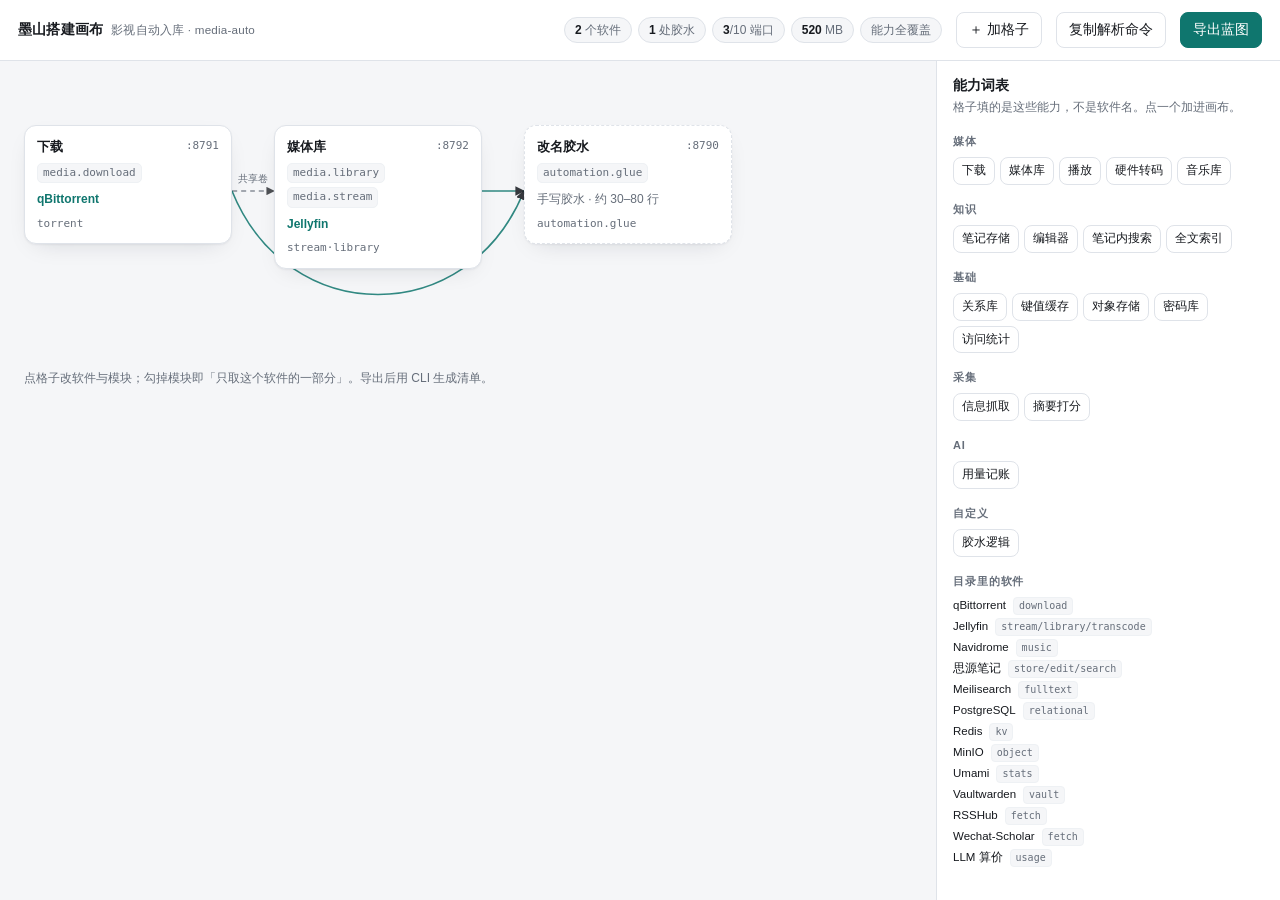
==== canvas.html @ a70cb469 "初始：项目基线 把这个空间变成 git 仓库，目的是给并行任务开 worktree（WorkBuddy 的 Worktree 开关 要求工作区本身是 git 仓库，且至少有一个提交）。  .gitig" ====
<!DOCTYPE html>
<html lang="zh-CN">
<head>
<meta charset="utf-8">
<meta name="viewport" content="width=device-width,initial-scale=1">
<title>墨山 · 搭建画布</title>
<style>
  :root{
    --bg:#f5f6f8; --panel:#ffffff; --ink:#171a1f; --muted:#666e7a;
    --line:#dfe3e9; --line-2:#eef1f4; --accent:#0f766e; --accent-soft:#e6f4f1;
    --warn:#b45309; --warn-soft:#fdf3e3; --err:#b42318; --err-soft:#fdeceb;
    --mono:ui-monospace,SFMono-Regular,Menlo,Consolas,monospace;
    --shadow:0 1px 2px rgba(16,24,40,.05),0 8px 24px -12px rgba(16,24,40,.18);
  }
  @media (prefers-color-scheme:dark){
    :root{
      --bg:#101216; --panel:#181b20; --ink:#e8eaed; --muted:#98a1ad;
      --line:#2a2f37; --line-2:#22262c; --accent:#2dd4bf; --accent-soft:#12312e;
      --warn:#f0b357; --warn-soft:#2e2413; --err:#f07b72; --err-soft:#33191a;
      --shadow:0 1px 2px rgba(0,0,0,.4),0 12px 32px -16px rgba(0,0,0,.7);
    }
  }
  *{box-sizing:border-box}
  html,body{height:100%}
  body{margin:0;background:var(--bg);color:var(--ink);
    font:14px/1.55 -apple-system,BlinkMacSystemFont,"PingFang SC","Hiragino Sans GB","Microsoft YaHei",sans-serif;
    display:flex;flex-direction:column;overflow:hidden}
  header{display:flex;align-items:center;gap:14px;padding:12px 18px;background:var(--panel);
    border-bottom:1px solid var(--line);flex-wrap:wrap}
  .brand{font-weight:650;letter-spacing:.2px}
  .brand small{font-weight:400;color:var(--muted);margin-left:8px}
  .stats{display:flex;gap:6px;margin-left:auto;flex-wrap:wrap}
  .stat{font-size:12px;color:var(--muted);background:var(--bg);border:1px solid var(--line);
    border-radius:999px;padding:3px 10px}
  .stat b{color:var(--ink);font-weight:600}
  .stat.bad{color:var(--err);background:var(--err-soft);border-color:transparent}
  button{font:inherit;cursor:pointer;border:1px solid var(--line);background:var(--panel);
    color:var(--ink);border-radius:8px;padding:6px 12px;transition:.14s}
  button:hover{border-color:var(--accent);color:var(--accent)}
  button.primary{background:var(--accent);border-color:var(--accent);color:#fff}
  button.primary:hover{filter:brightness(1.08);color:#fff}
  main{flex:1;display:flex;min-height:0}
  .stage{flex:1;position:relative;overflow:auto;padding:0}
  #canvas{position:relative;height:100%;min-height:420px}
  svg#edges{position:absolute;left:0;top:0;pointer-events:none;overflow:visible}
  .card{position:absolute;width:208px;background:var(--panel);border:1px solid var(--line);
    border-radius:12px;padding:11px 12px;box-shadow:var(--shadow);cursor:pointer;transition:.16s}
  .card:hover{border-color:var(--accent)}
  .card.active{border-color:var(--accent);box-shadow:0 0 0 2px var(--accent-soft),var(--shadow)}
  .card.custom{border-style:dashed}
  .card .lb{font-weight:650;font-size:13px}
  .card .lb .port{float:right;font:11px/1.6 var(--mono);color:var(--muted);font-weight:400}
  .card .need{display:flex;flex-wrap:wrap;gap:4px;margin:6px 0 7px}
  .card .need span{font:11px/1.5 var(--mono);background:var(--bg);border:1px solid var(--line-2);
    color:var(--muted);border-radius:5px;padding:1px 5px}
  .card .pick{font-size:12px;color:var(--accent);font-weight:600;overflow:hidden;text-overflow:ellipsis;white-space:nowrap}
  .card .pick.empty{color:var(--err)}
  .card .pick.manual{color:var(--muted);font-weight:500}
  .card .mods{font:11px/1.5 var(--mono);color:var(--muted);overflow:hidden;text-overflow:ellipsis;white-space:nowrap}
  .card .gap{margin-top:6px;font-size:11px;color:var(--warn);background:var(--warn-soft);
    border-radius:5px;padding:2px 6px;display:inline-block}
  aside{width:344px;flex:none;background:var(--panel);border-left:1px solid var(--line);
    display:flex;flex-direction:column;min-height:0}
  .insp{overflow:auto;padding:14px 16px 28px}
  .insp h3{margin:0 0 2px;font-size:14px}
  .insp h4{margin:16px 0 7px;font-size:11px;letter-spacing:.08em;text-transform:uppercase;color:var(--muted);font-weight:600}
  .insp p.hint{margin:0 0 10px;color:var(--muted);font-size:12px}
  .cands{list-style:none;margin:0;padding:0;display:flex;flex-direction:column;gap:7px}
  .cand{border:1px solid var(--line);border-radius:9px;padding:8px 10px;cursor:pointer;transition:.14s}
  .cand:hover{border-color:var(--accent)}
  .cand.sel{border-color:var(--accent);background:var(--accent-soft)}
  .cand .r1{display:flex;align-items:baseline;gap:6px}
  .cand .r1 b{font-size:13px}
  .cand .r1 .sc{margin-left:auto;font:11px/1 var(--mono);color:var(--accent);font-variant-numeric:tabular-nums}
  .cand .r2{font-size:11px;color:var(--muted);margin-top:3px}
  .bar{height:3px;border-radius:2px;background:var(--line-2);margin-top:6px;overflow:hidden}
  .bar i{display:block;height:100%;background:var(--accent);border-radius:2px}
  .mods{list-style:none;margin:7px 0 0;padding:0;display:flex;flex-direction:column;gap:3px}
  .mods li{display:flex;gap:7px;align-items:flex-start;font-size:11.5px;color:var(--muted)}
  .mods input{margin:2px 0 0;accent-color:var(--accent)}
  .mods b{color:var(--ink);font-weight:500}
  .row{display:flex;gap:6px;align-items:center}
  .row select,.row input{flex:1;min-width:0;font:inherit;font-size:12px;padding:5px 7px;border-radius:7px;
    border:1px solid var(--line);background:var(--panel);color:var(--ink)}
  .edge-item{display:flex;gap:8px;align-items:center;font-size:12px;padding:6px 8px;border:1px solid var(--line-2);
    border-radius:7px;margin-bottom:5px}
  .edge-item .x{margin-left:auto;color:var(--muted);cursor:pointer;border:0;background:none;padding:0 2px;font-size:14px}
  .edge-item .x:hover{color:var(--err)}
  .tag{font:10px/1.6 var(--mono);padding:0 5px;border-radius:4px;background:var(--bg);
    border:1px solid var(--line-2);color:var(--muted)}
  .empty{color:var(--muted);font-size:12.5px;line-height:1.9}
  .toast{position:fixed;left:50%;bottom:26px;transform:translateX(-50%) translateY(14px);
    background:var(--ink);color:var(--bg);font-size:12.5px;padding:8px 16px;border-radius:8px;
    opacity:0;pointer-events:none;transition:.22s;z-index:9}
  .toast.on{opacity:1;transform:translateX(-50%) translateY(0)}
  @media (max-width:820px){aside{display:none}}
</style>
</head>
<body>
<header>
  <div class="brand">墨山搭建画布<small id="bpname"></small></div>
  <div class="stats" id="stats"></div>
  <button id="btn-add">＋ 加格子</button>
  <button id="btn-cmd">复制解析命令</button>
  <button class="primary" id="btn-export">导出蓝图</button>
</header>
<main>
  <section class="stage"><div id="canvas"><svg id="edges"></svg><div id="slots"></div></div></section>
  <aside><div class="insp" id="insp"></div></aside>
</main>
<div class="toast" id="toast"></div>

<script type="application/json" id="catalog">{"$schema":"https://moshan.dev/schema/catalog-1.json","spec":"1.0","name":"moshan 官方能力目录","updated":"2026-11-24","capabilities":[{"id":"media.download","label":"下载","group":"媒体","desc":"把种子/链接变成磁盘上的文件"},{"id":"media.library","label":"媒体库","group":"媒体","desc":"扫描目录、刮削元数据、生成可播放条目"},{"id":"media.stream","label":"播放","group":"媒体","desc":"对外提供播放页面与串流接口"},{"id":"media.transcode","label":"硬件转码","group":"媒体","desc":"借助 GPU 实时转码，弱设备也能播"},{"id":"media.music","label":"音乐库","group":"媒体","desc":"音频专用库与客户端协议（Subsonic）"},{"id":"note.store","label":"笔记存储","group":"知识","desc":"文档落盘与版本"},{"id":"note.edit","label":"编辑器","group":"知识","desc":"人可写字的界面（Markdown/块编辑）"},{"id":"note.search","label":"笔记内搜索","group":"知识","desc":"自带全文检索"},{"id":"search.fulltext","label":"全文索引","group":"知识","desc":"独立检索引擎，中文分词友好"},{"id":"db.relational","label":"关系库","group":"基础","desc":"PostgreSQL 协议的关系型数据库"},{"id":"cache.kv","label":"键值缓存","group":"基础","desc":"Redis 协议的缓存/队列"},{"id":"storage.object","label":"对象存储","group":"基础","desc":"S3 协议的文件桶"},{"id":"auth.vault","label":"密码库","group":"基础","desc":"口令与密钥保管、自动填充"},{"id":"analytics.stats","label":"访问统计","group":"基础","desc":"隐私友好的页面统计"},{"id":"news.fetch","label":"信息抓取","group":"采集","desc":"把 RSS/公众号变成结构化条目"},{"id":"news.digest","label":"摘要打分","group":"采集","desc":"去重、排序、生成每日摘要"},{"id":"ai.usage","label":"用量记账","group":"AI","desc":"按会话统计 token 与花费"},{"id":"automation.glue","label":"胶水逻辑","group":"自定义","desc":"把上面这些接起来的那几十行代码，通常没有现成软件"}],"entries":[{"id":"qbittorrent","name":"qBittorrent","repo":"qbittorrent/qBittorrent","kind":"container","image":"linuxserver/qbittorrent","sample_tag":"4.6.7","license":"GPL-2.0","tier":"official","cost":{"ram_mb":120,"disk_gb":1},"notes":"种子下载的事实标准，WebUI 有完整 REST API，胶水最爱接它。","modules":[{"id":"torrent","label":"BT/磁力下载","capability":"media.download","default":true,"port":{"name":"webui","port":8080,"protocol":"http"},"shared":{"name":"downloads","container":"/downloads"},"config":{"WEBUI_PORT":"8080","PUID":"501","PGID":"20"},"note":"胶水每 30 秒查 /api/v2/torrents/info，挑出「已完成但未改名」的条目"}]},{"id":"jellyfin","name":"Jellyfin","repo":"jellyfin/jellyfin","kind":"container","image":"jellyfin/jellyfin","sample_tag":"10.10.3","license":"GPL-2.0","tier":"official","cost":{"ram_mb":400,"disk_gb":2},"notes":"完全开源、无账号、无付费墙。模块拆得最干净：库、播放、转码可以只要其中一个。","modules":[{"id":"stream","label":"播放与 WebUI","capability":"media.stream","default":true,"port":{"name":"webui","port":8096,"protocol":"http"},"note":"改名落盘后调 /Library/Refresh，让它立刻扫到新文件，不用等定时任务"},{"id":"library","label":"媒体库刮削","capability":"media.library","default":true,"port":{"name":"webui","port":8096,"protocol":"http"},"note":"靠共享目录拿文件，不靠网络地址，所以连法是卷不是 URL"},{"id":"transcode","label":"VAAPI 硬转码","capability":"media.transcode","default":false,"port":{"name":"webui","port":8096,"protocol":"http"},"requires":["media.library"],"cost":{"ram_mb":300,"gpu":true},"config":{"JELLYFIN_HWACCEL":"vaapi"},"note":"默认关闭：需要 /dev/dri 透传，且会多占 300MB 内存"}]},{"id":"navidrome","name":"Navidrome","repo":"navidrome/navidrome","kind":"container","image":"deluan/navidrome","sample_tag":"0.53.3","license":"GPL-3.0","tier":"community","cost":{"ram_mb":150,"disk_gb":0.5},"modules":[{"id":"music","label":"音乐库","capability":"media.music","default":true,"port":{"name":"webui","port":4533,"protocol":"http"},"shared":{"name":"music","container":"/music"},"note":"兼容 Subsonic 协议，手机端可以直接用 play:Sub / substreamer"}]},{"id":"siyuan","name":"思源笔记","repo":"siyuan-note/siyuan","kind":"container","image":"b3log/siyuan","sample_tag":"v3.1.11","license":"AGPL-3.0","tier":"official","cost":{"ram_mb":200,"disk_gb":1},"notes":"块级编辑器 + 自带全文检索 + 完整 HTTP API，最适合当「知识沉淀」那一格。","modules":[{"id":"store","label":"文档存储","capability":"note.store","default":true,"port":{"name":"webui","port":6806,"protocol":"http"},"config":{"SIYUAN_ACCESS_AUTH_CODE":"${secret}"},"note":"胶水用 /api/filetree/createDocWithMd 写文档，用 /api/query/sql 查已有标题做去重"},{"id":"edit","label":"块编辑器","capability":"note.edit","default":true,"port":{"name":"webui","port":6806,"protocol":"http"}},{"id":"search","label":"内置检索","capability":"note.search","default":false,"port":{"name":"webui","port":6806,"protocol":"http"},"note":"条目上千以后中文分词会变差，那时候再换 meilisearch"}]},{"id":"meilisearch","name":"Meilisearch","repo":"meilisearch/meilisearch","kind":"container","image":"getmeili/meilisearch","sample_tag":"v1.11","license":"MIT","tier":"official","cost":{"ram_mb":180,"disk_gb":1},"modules":[{"id":"index","label":"全文索引","capability":"search.fulltext","default":true,"port":{"name":"api","port":7700,"protocol":"http"},"config":{"MEILI_MASTER_KEY":"${secret}","MEILI_NO_ANALYTICS":"true"},"note":"它不主动拉数据：由胶水把文档 POST /indexes/notes/documents 推给它"}]},{"id":"postgres","name":"PostgreSQL","repo":"postgres/postgres","kind":"container","image":"postgres","sample_tag":"16.4-alpine","license":"PostgreSQL","tier":"official","cost":{"ram_mb":200,"disk_gb":2},"modules":[{"id":"db","label":"关系库","capability":"db.relational","default":true,"port":{"name":"pgsql","port":5432,"protocol":"tcp"},"config":{"POSTGRES_PASSWORD":"${secret}","POSTGRES_DB":"app"}}]},{"id":"redis","name":"Redis","repo":"redis/redis","kind":"container","image":"redis","sample_tag":"7.4.1-alpine","license":"BSD-3-Clause","tier":"official","cost":{"ram_mb":60,"disk_gb":0.2},"modules":[{"id":"kv","label":"键值缓存","capability":"cache.kv","default":true,"port":{"name":"redis","port":6379,"protocol":"tcp"}}]},{"id":"minio","name":"MinIO","repo":"minio/minio","kind":"container","image":"minio/minio","sample_tag":"RELEASE.2024-10-13T13-34-11Z","license":"AGPL-3.0","tier":"official","cost":{"ram_mb":250,"disk_gb":1},"modules":[{"id":"object","label":"S3 对象存储","capability":"storage.object","default":true,"port":{"name":"api","port":9000,"protocol":"http"},"config":{"MINIO_ROOT_USER":"moshan","MINIO_ROOT_PASSWORD":"${secret}"}}]},{"id":"umami","name":"Umami","repo":"umami-software/umami","kind":"container","image":"ghcr.io/umami-software/umami","sample_tag":"postgresql-latest","license":"MIT","tier":"community","cost":{"ram_mb":250,"disk_gb":0.5},"notes":"少数真的用单个 DATABASE_URL 就能接上外部库的统计服务，正好演示跨格连线。","modules":[{"id":"stats","label":"访问统计","capability":"analytics.stats","default":true,"port":{"name":"webui","port":3000,"protocol":"http"},"accepts":{"db.relational":"DATABASE_URL"},"note":"这里就是 env 型连线的样板：把库的地址直接注入成 DATABASE_URL"}]},{"id":"vaultwarden","name":"Vaultwarden","repo":"dani-garcia/vaultwarden","kind":"container","image":"vaultwarden/server","sample_tag":"1.32.1","license":"AGPL-3.0","tier":"community","cost":{"ram_mb":100,"disk_gb":0.5},"notes":"Bitwarden 的轻量实现，40MB 内存跑完整密码库。","modules":[{"id":"vault","label":"密码库","capability":"auth.vault","default":true,"port":{"name":"webui","port":80,"protocol":"http"},"accepts":{"db.relational":"DATABASE_URL"}}]},{"id":"rsshub","name":"RSSHub","repo":"DIYgod/RSSHub","kind":"container","image":"diygod/rsshub","sample_tag":"2024-10-11","license":"MIT","tier":"official","cost":{"ram_mb":300,"disk_gb":1},"notes":"5000+ 路由，几乎任何站都能变 RSS。公众号路由需要登录态，所以公众号那一路走 wechat-scholar。","modules":[{"id":"fetch","label":"通用路由抓取","capability":"news.fetch","default":true,"port":{"name":"webui","port":1200,"protocol":"http"},"config":{"CACHE_EXPIRE":"3600"}}]},{"id":"wechat-scholar","name":"Wechat-Scholar","repo":"osnsyc/Wechat-Scholar","kind":"process","license":"MIT","tier":"community","cost":{"ram_mb":30,"disk_gb":0.1},"notes":"上游是「每天三次更新 184 个公众号 RSS」的数据仓库，不是服务。要跑起来需要一个极小的静态托管脚本（约 20 行），本目录把它算进去。","runtime":{"entry":"feed_server.py","args":["--port","${port}"]},"modules":[{"id":"feed","label":"公众号 RSS 源","capability":"news.fetch","default":true,"port":{"name":"webui","port":8770,"protocol":"http"},"note":"每小时查一次 commit sha，变了才拉全量 zip；公众号这一路天生做不到小时级"}]},{"id":"llmcost","name":"LLM 算价","repo":"pamphile/moshan-llmcost","kind":"process","license":"MIT","tier":"verified","cost":{"ram_mb":40,"disk_gb":0.1},"notes":"你自己的插件，已经在 8776 上跑着，正好当「能力目录里也有自研件」的样本。","runtime":{"entry":"llmcost.py","args":["--serve","--no-open","--port","${port}"]},"modules":[{"id":"usage","label":"用量记账","capability":"ai.usage","default":true,"port":{"name":"api","port":8776,"protocol":"http"}}]}]}</script>
<script type="application/json" id="blueprint">{"$schema":"https://moshan.dev/schema/blueprint-1.json","spec":"1.0","id":"media-auto","name":"影视自动入库","goal":"下载完成自动改名，Jellyfin 立刻能播，中台一页看全","constraints":{"port_pool":[8790,8799],"reserved_ports":[8776,8777,8778,8779,8780,8781,8782],"max_ram_mb":1024},"slots":[{"id":"dl","label":"下载","needs":["media.download"],"port":8791,"note":"只要能下载就行，谁来下都无所谓"},{"id":"lib","label":"媒体库","needs":["media.library","media.stream"],"port":8792,"note":"要能扫目录、刮元数据、还要能给手机放"},{"id":"hub","label":"改名胶水","needs":["automation.glue"],"custom":true,"outputs":["automation.glue"],"ui":true,"note":"这一格没有现成软件，60 行代码，负责盯完成事件、改名、通知刷新"}],"edges":[{"from":"dl","to":"lib","capability":"media.library","carrier":"volume","path":"/media","note":"两个容器挂同一个宿主目录：下载完的文件对媒体库直接可见"},{"from":"dl","to":"hub","env":"QBIT_URL","note":"胶水每 30 秒查一次种子列表，挑出「已完成但未改名」的条目"},{"from":"lib","to":"hub","capability":"media.stream","env":"JELLYFIN_URL","note":"改名落盘后调 /Library/Refresh，让它立刻扫到，不用等定时任务"}],"install_as":{"plugin_id":"media-auto","version":"0.1.0","port":8790,"data_env":"MEDIAAUTO_DIR","data_default":"~/Documents/AI项目/_栈/media-auto","group":"other","permissions":["docker","fs:媒体库","net:127.0.0.1","exec:python3"]}}</script>
<script>
(function(){
  const CAT = JSON.parse(document.getElementById('catalog').textContent);
  const BP  = JSON.parse(document.getElementById('blueprint').textContent);
  const CAPS = Object.fromEntries(CAT.capabilities.map(c=>[c.id,c]));
  const ENTRIES = Object.fromEntries(CAT.entries.map(e=>[e.id,e]));
  const CARD_W = 208, GAP_X = 250, TOP = 64, CARD_H = 132;

  let active = null;

  // ---- 与 tools/blueprint.py 同构的匹配逻辑（Python 侧为准，此处用于即时预览） ----
  function modsOf(eid, pinned, need){
    const e = ENTRIES[eid]; if(!e) return [];
    let sel;
    if(pinned && pinned.length){
      // 显式勾选即为准：不再自动补 need，允许出现缺口
      sel = e.modules.filter(m=>pinned.includes(m.id));
    } else {
      sel = e.modules.filter(m=>m.default!==false);
      for(const m of e.modules) if(need.includes(m.capability) && !sel.includes(m)) sel.push(m);
    }
    // requires 闭包
    let ch=true;
    while(ch){ ch=false;
      for(const m of [...sel]) for(const cap of (m.requires||[])){
        if(sel.some(x=>x.capability===cap)) continue;
        const c = e.modules.find(x=>x.capability===cap && !sel.includes(x));
        if(c){ sel.push(c); ch=true; }
      }}
    return sel;
  }
  function cov(eid, need, pinned){
    const sel = modsOf(eid, pinned, need);
    const got = new Set(sel.map(m=>m.capability));
    return {sel, got, hit: need.filter(c=>got.has(c)), miss: need.filter(c=>!got.has(c))};
  }
  function scoreOf(eid, need, used, pinned){
    const e = ENTRIES[eid]; const c = cov(eid, need, pinned);
    if(!need.length) return {eid, s:0, sel:c.sel, hit:[], miss:[]};
    const cost = e.cost||{}; const ram = cost.ram_mb||200;
    const ports = c.sel.filter(m=>m.port).length;
    const reuse = used.has(eid)?12:0;
    const s = (c.hit.length/need.length)*100 - Math.min(ram,700)*0.06 - ports*1 + reuse;
    return {eid, s:+s.toFixed(1), sel:c.sel, hit:c.hit, miss:c.miss, ram, ports};
  }
  function rank(need, used, only){
    const ids = only?[only]:Object.keys(ENTRIES);
    return ids.filter(id=>ENTRIES[id]).map(id=>scoreOf(id,need,used))
      .filter(r=>r.hit.length>0 || only)
      .sort((a,b)=> b.s-a.s || a.ram-b.ram);
  }
  function chosen(slot, used){
    if(slot.custom) return {custom:true};
    if(slot.use && slot.use.entry) return scoreOf(slot.use.entry, slot.needs, used, slot.use.modules);
    const r = rank(slot.needs, used);
    return r[0] || null;
  }
  function ports(){
    const c = BP.constraints||{}; const pool = c.port_pool||[8790,8799];
    const reserved = new Set(c.reserved_ports||[]);
    const out=[]; for(let i=pool[0];i<=pool[1];i++) if(!reserved.has(i)) out.push(i);
    return out;
  }
  function assignment(){
    const free = ports(); const taken = new Set();
    const install = (BP.install_as||{}).port;
    if(install) taken.add(install);
    const map={};
    for(const s of BP.slots){
      if(s.port){ map[s.id]=s.port; taken.add(s.port); continue; }
      if(s.custom && s.ui && install){ map[s.id]=install; continue; }
      const p = free.find(x=>!taken.has(x));
      if(p){ map[s.id]=p; taken.add(p); }
    }
    return map;
  }

  // ---- 渲染 ----
  function esc(s){return String(s==null?'':s).replace(/[&<>"]/g,c=>({'&':'&amp;','<':'&lt;','>':'&gt;','"':'&quot;'}[c]));}

  function draw(){
    const host = document.getElementById('slots');
    host.innerHTML='';
    const used=new Set(); const picks={};
    BP.slots.forEach(s=>{ const p=chosen(s,used); picks[s.id]=p; if(p&&p.eid) used.add(p.eid); });
    const pmap = assignment();

    BP.slots.forEach((s,i)=>{
      const p = picks[s.id];
      const el = document.createElement('div');
      el.className='card'+(s.id===active?' active':'')+(s.custom?' custom':'');
      el.style.left = (24 + i*GAP_X) + 'px';
      el.style.top = TOP + 'px';
      el.dataset.id = s.id;
      const miss = p && !p.custom ? p.miss : [];
      el.innerHTML =
        '<div class="lb">'+esc(s.label)+'<span class="port">'+(pmap[s.id]?':'+pmap[s.id]:'')+'</span></div>'+
        '<div class="need">'+s.needs.map(c=>'<span>'+esc(c)+'</span>').join('')+'</div>'+
        (s.custom
          ? '<div class="pick manual">手写胶水 · 约 30–80 行</div><div class="mods">'+esc((s.outputs||[]).join(' '))+'</div>'
          : (p
              ? '<div class="pick">'+esc(ENTRIES[p.eid].name)+'</div><div class="mods">'+esc(p.sel.map(m=>m.id).join('·'))+'</div>'
              : '<div class="pick empty">未匹配到软件</div>'))+
        (miss.length?'<div class="gap">缺 '+miss.length+' 条能力</div>':'');
      el.onclick=()=>{ active=s.id; draw(); };
      host.appendChild(el);
    });

    host.appendChild(Object.assign(document.createElement('div'),{
      className:'empty', style:'position:absolute;left:24px;top:'+(TOP+CARD_H+110)+'px;font-size:12px'
    }));
    host.lastChild.textContent = bpNote();

    drawEdges(pmap);
    drawStats(picks, pmap);
    drawInspector(picks, pmap);
  }

  function bpNote(){
    const gaps = [];
    BP.slots.forEach(s=>{
      const p = chosen(s,new Set());
      if(p && !p.custom && p.miss.length) gaps.push(s.label+' 缺 '+p.miss.join('、'));
    });
    if(gaps.length) return '⚠ '+gaps.join('；')+' —— 解析器不会硬凑，标 custom 或补能力词表';
    return '点格子改软件与模块；勾掉模块即「只取这个软件的一部分」。导出后用 CLI 生成清单。';
  }

  function drawEdges(pmap){
    const svg = document.getElementById('edges');
    const cv = document.getElementById('canvas');
    const W = Math.max(24 + BP.slots.length*GAP_X + 80, 860);
    const H = Math.max(TOP + CARD_H + 150, 420);
    cv.style.width = W + 'px';
    cv.style.height = H + 'px';
    // 不用 viewBox 缩放：像素坐标 1:1 映射，否则连线会和卡片错位
    svg.setAttribute('width', W); svg.setAttribute('height', H);
    svg.setAttribute('viewBox', '0 0 '+W+' '+H);
    const idx = Object.fromEntries(BP.slots.map((s,i)=>[s.id,i]));
    let out = '<defs><marker id="ah" viewBox="0 0 10 10" refX="9" refY="5" markerWidth="6" markerHeight="6" orient="auto-start-reverse">'+
      '<path d="M0,0 L10,5 L0,10 z" fill="currentColor"/></marker></defs>';
    const accent=getComputedStyle(document.documentElement).getPropertyValue('--accent').trim();
    const muted=getComputedStyle(document.documentElement).getPropertyValue('--muted').trim();
    BP.edges.forEach(e=>{
      const a=idx[e.from], b=idx[e.to]; if(a==null||b==null) return;
      const x1=24+a*GAP_X+CARD_W, y1=TOP+CARD_H/2;
      const vol = e.carrier==='volume';
      let x2, y2, d;
      if(b>a+1){
        // 跨过中间卡片：走下方弧线，否则直线会被卡片盖住
        x2=24+b*GAP_X; y2=TOP+CARD_H/2;
        const yd=TOP+CARD_H+72;
        d='M'+x1+','+y1+' C'+(x1+56)+','+yd+' '+(x2-56)+','+yd+' '+x2+','+y2;
      } else if(b>=a){ x2=24+b*GAP_X; y2=TOP+CARD_H/2;
        const cx=(x1+x2)/2;
        d='M'+x1+','+y1+' C'+cx+','+y1+' '+cx+','+y2+' '+x2+','+y2;
      } else { // 反向：走下方绕行
        x2=24+b*GAP_X+CARD_W; y2=TOP+CARD_H/2;
        const yd=TOP+CARD_H+52;
        d='M'+x1+','+y1+' C'+(x1+40)+','+yd+' '+(x2-40)+','+yd+' '+x2+','+y2;
      }
      out+='<path d="'+d+'" fill="none" stroke="'+(vol?muted:accent)+'" stroke-width="'+(vol?1.4:1.6)+'" '+
        (vol?'stroke-dasharray="5 4" ':'')+'marker-end="url(#ah)" opacity="'+(vol?.75:.85)+'"/>';
      if(vol){
        const mx=(x1+x2)/2, my=(b>=a? y1-9 : TOP+CARD_H+44);
        out+='<text x="'+mx+'" y="'+my+'" font-size="10" fill="'+muted+'" text-anchor="middle" font-family="ui-monospace,monospace">共享卷</text>';
      }
    });
    svg.innerHTML=out;
  }

  function drawStats(picks,pmap){
    let ram=0, n=0, gaps=0;
    for(const s of BP.slots){
      const p=picks[s.id]; if(!p||p.custom) continue; n++;
      ram += (ENTRIES[p.eid].cost||{}).ram_mb||0;
      gaps += p.miss.length;
    }
    const usedPorts = Object.keys(pmap).length;
    document.getElementById('bpname').textContent = BP.name+' · '+BP.id;
    document.getElementById('stats').innerHTML =
      '<span class="stat"><b>'+n+'</b> 个软件</span>'+
      '<span class="stat"><b>'+BP.slots.filter(s=>s.custom).length+'</b> 处胶水</span>'+
      '<span class="stat"><b>'+usedPorts+'</b>/'+ports().length+' 端口</span>'+
      '<span class="stat"><b>'+ram+'</b> MB</span>'+
      (gaps?'<span class="stat bad">缺 <b>'+gaps+'</b> 条能力</span>':'<span class="stat">能力全覆盖</span>');
  }

  function drawInspector(picks,pmap){
    const box=document.getElementById('insp');
    const s = BP.slots.find(x=>x.id===active);
    if(!s){ box.innerHTML = overview(); bindOverview(); return; }
    const p = picks[s.id];
    const need = s.needs||[];
    const ranked = s.custom?[]:rank(need,new Set(BP.slots.filter(x=>x!==s).map(x=>chosen(x,new Set())).filter(x=>x&&x.eid).map(x=>x.eid)), s.use&&s.use.entry);
    let h='<h3>'+esc(s.label)+'</h3><p class="hint">'+esc(s.note||'（未写说明）')+'</p>';
    h+='<div class="row" style="margin-bottom:10px"><label style="font-size:12px;color:var(--muted)">手写胶水</label>'+
       '<input type="checkbox" id="chk-custom" '+(s.custom?'checked':'')+' style="flex:none"></div>';

    if(!s.custom){
      h+='<h4>候选软件（按能力覆盖打分）</h4><ul class="cands">';
      const list = ranked.slice(0,5);
      if(!list.length) h+='<li class="empty">词表里没有软件提供这些能力</li>';
      for(const r of list){
        const e=ENTRIES[r.eid];
        const sel = p && !p.custom && p.eid===r.eid;
        h+='<li class="cand'+(sel?' sel':'')+'" data-pick="'+r.eid+'">'+
           '<div class="r1"><b>'+esc(e.name)+'</b><span class="tag">'+esc(e.kind)+'</span>'+
           '<span class="sc">'+r.s.toFixed(1)+'</span></div>'+
           '<div class="r2">覆盖 '+r.hit.length+'/'+need.length+' · '+(e.cost&&e.cost.ram_mb||0)+'MB'+
           (r.miss.length?' · 缺 '+r.miss.length+' 条':'')+'</div>'+
           '<div class="bar"><i style="width:'+Math.max(4,Math.min(100,r.s))+'%"></i></div>'+
           (sel?modList(e,r.sel):'')+
           '</li>';
      }
      h+='</ul>';
      if(s.use&&s.use.entry) h+='<div style="margin-top:8px"><button id="btn-unpin">取消钉死，交回推荐</button></div>';
    } else {
      h+='<h4>这一格要你写</h4><p class="hint" style="line-height:1.8">解析器会生成 <code>'+esc(s.id)+'/main.py</code> 骨架、'+
         '端口 '+(pmap[s.id]||'—')+'、<code>/api/ping</code> 探活，以及下面这张注入表。逻辑本身（几十行）留给你。</p>';
    }

    h+='<h4>对外提供的能力</h4>';
    h+= s.custom
      ? '<div class="row"><input id="f-out" value="'+esc((s.outputs||[]).join(','))+'" placeholder="如 news.digest"></div>'
      : '<p class="hint">由所选模块决定：'+esc((p&&!p.custom)?p.sel.map(m=>m.capability).join('、'):'—')+'</p>';

    h+='<h4>连线</h4>';
    const ins = BP.edges.filter(e=>e.to===s.id), outs=BP.edges.filter(e=>e.from===s.id);
    if(!ins.length&&!outs.length) h+='<p class="hint">还没有连线</p>';
    for(const e of [...ins,...outs]){
      const dir = e.to===s.id? (e.from+' → '):(' → '+e.to);
      const other = e.to===s.id? BP.slots.find(x=>x.id===e.from) : BP.slots.find(x=>x.id===e.to);
      h+='<div class="edge-item"><span class="tag">'+(e.carrier==='volume'?'卷':'env')+'</span>'+
         esc((e.to===s.id?'← ':'→ ')+(other?other.label:''))+
         (e.carrier==='env'&&e.env?' <span class="tag">'+esc(e.env)+'</span>':'')+
         '<button class="x" data-del-edge="'+esc(e.from+'|'+e.to)+'">×</button></div>';
    }
    if(!s.custom){
      h+='<div class="row" style="margin-top:8px"><select id="f-edge-to"><option value="">连到…</option>'+
         BP.slots.filter(x=>x.id!==s.id).map(x=>'<option value="'+x.id+'">'+esc(x.label)+'</option>').join('')+
         '</select><select id="f-edge-carrier"><option value="env">env</option><option value="volume">共享卷</option></select>'+
         '<button id="btn-add-edge">加</button></div>';
      h+='<p class="hint" style="margin-top:6px">env：下游读这个地址；共享卷：两个容器挂同一目录（适合文件）</p>';
    }
    h+='<div style="margin-top:18px"><button id="btn-del">删除这一格</button></div>';
    box.innerHTML=h;

    // 绑定
    const cc=document.getElementById('chk-custom'); if(cc) cc.onchange=()=>{
      s.custom=cc.checked; if(s.custom){ s.outputs=s.needs.slice(); } draw();
    };
    box.querySelectorAll('[data-pick]').forEach(li=>li.onclick=ev=>{
      if(ev.target.tagName==='INPUT'||ev.target.tagName==='LABEL') return;
      const eid=li.dataset.pick;
      s.use={entry:eid, modules: modsOf(eid, null, s.needs).map(m=>m.id)};
      draw();
    });
    box.querySelectorAll('[data-mod]').forEach(cb=>cb.onchange=()=>{
      const cur = [...box.querySelectorAll('[data-mod]')].filter(x=>x.checked).map(x=>x.dataset.mod);
      const eid = (s.use && s.use.entry) || (p && !p.custom ? p.eid : null);
      if(!eid) return;
      s.use = {entry: eid, modules: cur.length?cur:null};
      draw();
    });
    const up=document.getElementById('btn-unpin'); if(up) up.onclick=()=>{ delete s.use; draw(); };
    const fo=document.getElementById('f-out'); if(fo) fo.onchange=()=>{ s.outputs=fo.value.split(',').map(x=>x.trim()).filter(Boolean); draw(); };
    const be=document.getElementById('btn-add-edge'); if(be) be.onclick=()=>{
      const to=document.getElementById('f-edge-to').value; if(!to) return toast('先选一个目标格子');
      const carrier=document.getElementById('f-edge-carrier').value;
      const e={from:s.id,to,carrier};
      if(carrier==='volume') e.path='/data';
      else e.env='SRC_'+s.id.toUpperCase().replace(/[^A-Z0-9]/g,'_');
      BP.edges.push(e); draw();
    };
    box.querySelectorAll('[data-del-edge]').forEach(b=>b.onclick=()=>{
      const [f,t]=b.dataset.delEdge.split('|');
      BP.edges = BP.edges.filter(e=>!(e.from===f&&e.to===t)); draw();
    });
    const del=document.getElementById('btn-del'); if(del) del.onclick=()=>{
      BP.slots=BP.slots.filter(x=>x.id!==s.id);
      BP.edges=BP.edges.filter(e=>e.from!==s.id&&e.to!==s.id);
      active=null; draw();
    };
  }

  function modList(e, sel){
    return '<ul class="mods">'+e.modules.map(m=>{
      const on = sel.includes(m);
      return '<li><input type="checkbox" data-mod="'+esc(m.id)+'" '+(on?'checked':'')+'>'+
        '<span><b>'+esc(m.label||m.id)+'</b> <span class="tag">'+esc(m.capability)+'</span>'+
        (m.cost&&m.cost.ram_mb?' · +'+m.cost.ram_mb+'MB':'')+
        (m.note?'<br>'+esc(m.note):'')+'</span></li>';
    }).join('')+'</ul>';
  }

  function overview(){
    const groups={};
    CAT.capabilities.forEach(c=>{ (groups[c.group||'其他'] ||= []).push(c); });
    let h='<h3>能力词表</h3><p class="hint">格子填的是这些能力，不是软件名。点一个加进画布。</p>';
    for(const g in groups){
      h+='<h4>'+esc(g)+'</h4><div style="display:flex;flex-wrap:wrap;gap:5px">'+
        groups[g].map(c=>'<button data-addcap="'+esc(c.id)+'" style="font-size:11.5px;padding:4px 8px">'+esc(c.label)+'</button>').join('')+'</div>';
    }
    h+='<h4>目录里的软件</h4><ul class="mods">'+CAT.entries.map(e=>
      '<li><b>'+esc(e.name)+'</b> <span class="tag">'+esc(e.modules.map(m=>m.capability.split('.').pop()).join('/'))+'</span></li>').join('')+'</ul>';
    return h;
  }
  function bindOverview(){
    document.querySelectorAll('[data-addcap]').forEach(b=>b.onclick=()=>{
      const cap=b.dataset.addcap;
      const id='s'+(BP.slots.length+1)+'-'+cap.split('.').pop();
      BP.slots.push({id, label:CAPS[cap]?CAPS[cap].label:cap, needs:[cap]});
      active=id; draw();
    });
  }

  function toast(m){
    const t=document.getElementById('toast'); t.textContent=m; t.classList.add('on');
    clearTimeout(t._h); t._h=setTimeout(()=>t.classList.remove('on'),1800);
  }

  document.getElementById('btn-export').onclick=()=>{
    const out=JSON.parse(JSON.stringify(BP));
    out.slots.forEach(s=>{ if(s.use&&!s.use.modules) delete s.use.modules; });
    const blob=new Blob([JSON.stringify(out,null,2)],{type:'application/json'});
    const a=document.createElement('a'); a.href=URL.createObjectURL(blob);
    a.download='blueprint-'+BP.id+'.json'; a.click(); URL.revokeObjectURL(a.href);
    toast('已导出蓝图，接着跑解析命令');
  };
  document.getElementById('btn-cmd').onclick=async()=>{
    const cmd='python3 tools/blueprint.py blueprint-'+BP.id+'.json --catalog catalog/moshan-catalog.json --out examples/generated-'+BP.id+'.moshan.json --topology';
    try{ await navigator.clipboard.writeText(cmd); toast('命令已复制'); }
    catch(e){ toast(cmd); }
  };
  document.getElementById('btn-add').onclick=()=>{ active=null; draw(); };

  draw();
  window.addEventListener('resize', ()=>drawEdges(assignment()));
})();
</script>
</body>
</html>
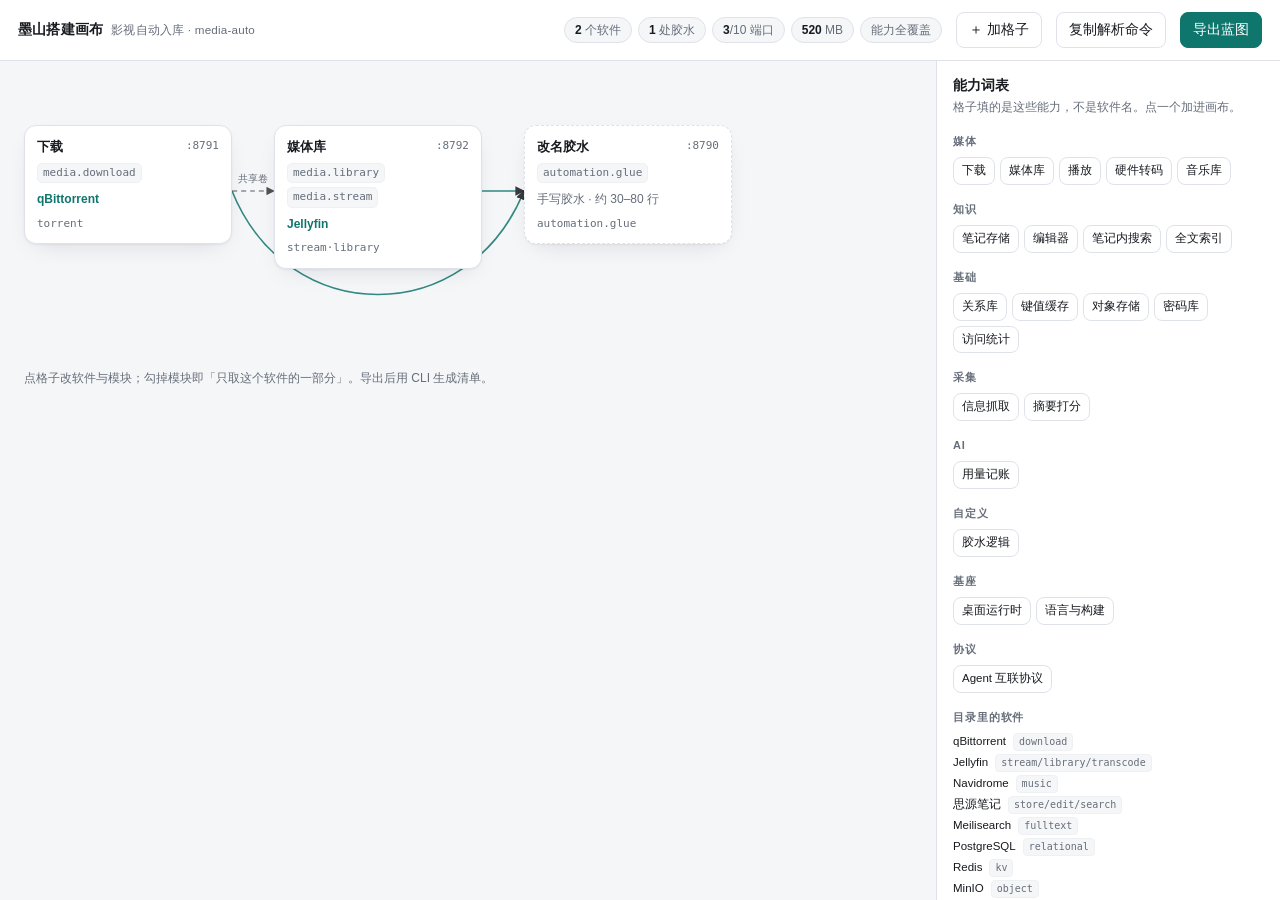
==== commit c72d3c7a: "catalog: 收 11 个技术基座与协议（kind=existing，只登记不下载）；画布标注只登记条目" ====
--- a/canvas.html
+++ b/canvas.html
@@ -110,7 +110,7 @@
 </main>
 <div class="toast" id="toast"></div>
 
-<script type="application/json" id="catalog">{"$schema":"https://moshan.dev/schema/catalog-1.json","spec":"1.0","name":"moshan 官方能力目录","updated":"2026-11-24","capabilities":[{"id":"media.download","label":"下载","group":"媒体","desc":"把种子/链接变成磁盘上的文件"},{"id":"media.library","label":"媒体库","group":"媒体","desc":"扫描目录、刮削元数据、生成可播放条目"},{"id":"media.stream","label":"播放","group":"媒体","desc":"对外提供播放页面与串流接口"},{"id":"media.transcode","label":"硬件转码","group":"媒体","desc":"借助 GPU 实时转码，弱设备也能播"},{"id":"media.music","label":"音乐库","group":"媒体","desc":"音频专用库与客户端协议（Subsonic）"},{"id":"note.store","label":"笔记存储","group":"知识","desc":"文档落盘与版本"},{"id":"note.edit","label":"编辑器","group":"知识","desc":"人可写字的界面（Markdown/块编辑）"},{"id":"note.search","label":"笔记内搜索","group":"知识","desc":"自带全文检索"},{"id":"search.fulltext","label":"全文索引","group":"知识","desc":"独立检索引擎，中文分词友好"},{"id":"db.relational","label":"关系库","group":"基础","desc":"PostgreSQL 协议的关系型数据库"},{"id":"cache.kv","label":"键值缓存","group":"基础","desc":"Redis 协议的缓存/队列"},{"id":"storage.object","label":"对象存储","group":"基础","desc":"S3 协议的文件桶"},{"id":"auth.vault","label":"密码库","group":"基础","desc":"口令与密钥保管、自动填充"},{"id":"analytics.stats","label":"访问统计","group":"基础","desc":"隐私友好的页面统计"},{"id":"news.fetch","label":"信息抓取","group":"采集","desc":"把 RSS/公众号变成结构化条目"},{"id":"news.digest","label":"摘要打分","group":"采集","desc":"去重、排序、生成每日摘要"},{"id":"ai.usage","label":"用量记账","group":"AI","desc":"按会话统计 token 与花费"},{"id":"automation.glue","label":"胶水逻辑","group":"自定义","desc":"把上面这些接起来的那几十行代码，通常没有现成软件"}],"entries":[{"id":"qbittorrent","name":"qBittorrent","repo":"qbittorrent/qBittorrent","kind":"container","image":"linuxserver/qbittorrent","sample_tag":"4.6.7","license":"GPL-2.0","tier":"official","cost":{"ram_mb":120,"disk_gb":1},"notes":"种子下载的事实标准，WebUI 有完整 REST API，胶水最爱接它。","modules":[{"id":"torrent","label":"BT/磁力下载","capability":"media.download","default":true,"port":{"name":"webui","port":8080,"protocol":"http"},"shared":{"name":"downloads","container":"/downloads"},"config":{"WEBUI_PORT":"8080","PUID":"501","PGID":"20"},"note":"胶水每 30 秒查 /api/v2/torrents/info，挑出「已完成但未改名」的条目"}]},{"id":"jellyfin","name":"Jellyfin","repo":"jellyfin/jellyfin","kind":"container","image":"jellyfin/jellyfin","sample_tag":"10.10.3","license":"GPL-2.0","tier":"official","cost":{"ram_mb":400,"disk_gb":2},"notes":"完全开源、无账号、无付费墙。模块拆得最干净：库、播放、转码可以只要其中一个。","modules":[{"id":"stream","label":"播放与 WebUI","capability":"media.stream","default":true,"port":{"name":"webui","port":8096,"protocol":"http"},"note":"改名落盘后调 /Library/Refresh，让它立刻扫到新文件，不用等定时任务"},{"id":"library","label":"媒体库刮削","capability":"media.library","default":true,"port":{"name":"webui","port":8096,"protocol":"http"},"note":"靠共享目录拿文件，不靠网络地址，所以连法是卷不是 URL"},{"id":"transcode","label":"VAAPI 硬转码","capability":"media.transcode","default":false,"port":{"name":"webui","port":8096,"protocol":"http"},"requires":["media.library"],"cost":{"ram_mb":300,"gpu":true},"config":{"JELLYFIN_HWACCEL":"vaapi"},"note":"默认关闭：需要 /dev/dri 透传，且会多占 300MB 内存"}]},{"id":"navidrome","name":"Navidrome","repo":"navidrome/navidrome","kind":"container","image":"deluan/navidrome","sample_tag":"0.53.3","license":"GPL-3.0","tier":"community","cost":{"ram_mb":150,"disk_gb":0.5},"modules":[{"id":"music","label":"音乐库","capability":"media.music","default":true,"port":{"name":"webui","port":4533,"protocol":"http"},"shared":{"name":"music","container":"/music"},"note":"兼容 Subsonic 协议，手机端可以直接用 play:Sub / substreamer"}]},{"id":"siyuan","name":"思源笔记","repo":"siyuan-note/siyuan","kind":"container","image":"b3log/siyuan","sample_tag":"v3.1.11","license":"AGPL-3.0","tier":"official","cost":{"ram_mb":200,"disk_gb":1},"notes":"块级编辑器 + 自带全文检索 + 完整 HTTP API，最适合当「知识沉淀」那一格。","modules":[{"id":"store","label":"文档存储","capability":"note.store","default":true,"port":{"name":"webui","port":6806,"protocol":"http"},"config":{"SIYUAN_ACCESS_AUTH_CODE":"${secret}"},"note":"胶水用 /api/filetree/createDocWithMd 写文档，用 /api/query/sql 查已有标题做去重"},{"id":"edit","label":"块编辑器","capability":"note.edit","default":true,"port":{"name":"webui","port":6806,"protocol":"http"}},{"id":"search","label":"内置检索","capability":"note.search","default":false,"port":{"name":"webui","port":6806,"protocol":"http"},"note":"条目上千以后中文分词会变差，那时候再换 meilisearch"}]},{"id":"meilisearch","name":"Meilisearch","repo":"meilisearch/meilisearch","kind":"container","image":"getmeili/meilisearch","sample_tag":"v1.11","license":"MIT","tier":"official","cost":{"ram_mb":180,"disk_gb":1},"modules":[{"id":"index","label":"全文索引","capability":"search.fulltext","default":true,"port":{"name":"api","port":7700,"protocol":"http"},"config":{"MEILI_MASTER_KEY":"${secret}","MEILI_NO_ANALYTICS":"true"},"note":"它不主动拉数据：由胶水把文档 POST /indexes/notes/documents 推给它"}]},{"id":"postgres","name":"PostgreSQL","repo":"postgres/postgres","kind":"container","image":"postgres","sample_tag":"16.4-alpine","license":"PostgreSQL","tier":"official","cost":{"ram_mb":200,"disk_gb":2},"modules":[{"id":"db","label":"关系库","capability":"db.relational","default":true,"port":{"name":"pgsql","port":5432,"protocol":"tcp"},"config":{"POSTGRES_PASSWORD":"${secret}","POSTGRES_DB":"app"}}]},{"id":"redis","name":"Redis","repo":"redis/redis","kind":"container","image":"redis","sample_tag":"7.4.1-alpine","license":"BSD-3-Clause","tier":"official","cost":{"ram_mb":60,"disk_gb":0.2},"modules":[{"id":"kv","label":"键值缓存","capability":"cache.kv","default":true,"port":{"name":"redis","port":6379,"protocol":"tcp"}}]},{"id":"minio","name":"MinIO","repo":"minio/minio","kind":"container","image":"minio/minio","sample_tag":"RELEASE.2024-10-13T13-34-11Z","license":"AGPL-3.0","tier":"official","cost":{"ram_mb":250,"disk_gb":1},"modules":[{"id":"object","label":"S3 对象存储","capability":"storage.object","default":true,"port":{"name":"api","port":9000,"protocol":"http"},"config":{"MINIO_ROOT_USER":"moshan","MINIO_ROOT_PASSWORD":"${secret}"}}]},{"id":"umami","name":"Umami","repo":"umami-software/umami","kind":"container","image":"ghcr.io/umami-software/umami","sample_tag":"postgresql-latest","license":"MIT","tier":"community","cost":{"ram_mb":250,"disk_gb":0.5},"notes":"少数真的用单个 DATABASE_URL 就能接上外部库的统计服务，正好演示跨格连线。","modules":[{"id":"stats","label":"访问统计","capability":"analytics.stats","default":true,"port":{"name":"webui","port":3000,"protocol":"http"},"accepts":{"db.relational":"DATABASE_URL"},"note":"这里就是 env 型连线的样板：把库的地址直接注入成 DATABASE_URL"}]},{"id":"vaultwarden","name":"Vaultwarden","repo":"dani-garcia/vaultwarden","kind":"container","image":"vaultwarden/server","sample_tag":"1.32.1","license":"AGPL-3.0","tier":"community","cost":{"ram_mb":100,"disk_gb":0.5},"notes":"Bitwarden 的轻量实现，40MB 内存跑完整密码库。","modules":[{"id":"vault","label":"密码库","capability":"auth.vault","default":true,"port":{"name":"webui","port":80,"protocol":"http"},"accepts":{"db.relational":"DATABASE_URL"}}]},{"id":"rsshub","name":"RSSHub","repo":"DIYgod/RSSHub","kind":"container","image":"diygod/rsshub","sample_tag":"2024-10-11","license":"MIT","tier":"official","cost":{"ram_mb":300,"disk_gb":1},"notes":"5000+ 路由，几乎任何站都能变 RSS。公众号路由需要登录态，所以公众号那一路走 wechat-scholar。","modules":[{"id":"fetch","label":"通用路由抓取","capability":"news.fetch","default":true,"port":{"name":"webui","port":1200,"protocol":"http"},"config":{"CACHE_EXPIRE":"3600"}}]},{"id":"wechat-scholar","name":"Wechat-Scholar","repo":"osnsyc/Wechat-Scholar","kind":"process","license":"MIT","tier":"community","cost":{"ram_mb":30,"disk_gb":0.1},"notes":"上游是「每天三次更新 184 个公众号 RSS」的数据仓库，不是服务。要跑起来需要一个极小的静态托管脚本（约 20 行），本目录把它算进去。","runtime":{"entry":"feed_server.py","args":["--port","${port}"]},"modules":[{"id":"feed","label":"公众号 RSS 源","capability":"news.fetch","default":true,"port":{"name":"webui","port":8770,"protocol":"http"},"note":"每小时查一次 commit sha，变了才拉全量 zip；公众号这一路天生做不到小时级"}]},{"id":"llmcost","name":"LLM 算价","repo":"pamphile/moshan-llmcost","kind":"process","license":"MIT","tier":"verified","cost":{"ram_mb":40,"disk_gb":0.1},"notes":"你自己的插件，已经在 8776 上跑着，正好当「能力目录里也有自研件」的样本。","runtime":{"entry":"llmcost.py","args":["--serve","--no-open","--port","${port}"]},"modules":[{"id":"usage","label":"用量记账","capability":"ai.usage","default":true,"port":{"name":"api","port":8776,"protocol":"http"}}]}]}</script>
+<script type="application/json" id="catalog">{"$schema":"https://moshan.dev/schema/catalog-1.json","spec":"1.0","name":"moshan 官方能力目录","updated":"2026-11-24","capabilities":[{"id":"media.download","label":"下载","group":"媒体","desc":"把种子/链接变成磁盘上的文件"},{"id":"media.library","label":"媒体库","group":"媒体","desc":"扫描目录、刮削元数据、生成可播放条目"},{"id":"media.stream","label":"播放","group":"媒体","desc":"对外提供播放页面与串流接口"},{"id":"media.transcode","label":"硬件转码","group":"媒体","desc":"借助 GPU 实时转码，弱设备也能播"},{"id":"media.music","label":"音乐库","group":"媒体","desc":"音频专用库与客户端协议（Subsonic）"},{"id":"note.store","label":"笔记存储","group":"知识","desc":"文档落盘与版本"},{"id":"note.edit","label":"编辑器","group":"知识","desc":"人可写字的界面（Markdown/块编辑）"},{"id":"note.search","label":"笔记内搜索","group":"知识","desc":"自带全文检索"},{"id":"search.fulltext","label":"全文索引","group":"知识","desc":"独立检索引擎，中文分词友好"},{"id":"db.relational","label":"关系库","group":"基础","desc":"PostgreSQL 协议的关系型数据库"},{"id":"cache.kv","label":"键值缓存","group":"基础","desc":"Redis 协议的缓存/队列"},{"id":"storage.object","label":"对象存储","group":"基础","desc":"S3 协议的文件桶"},{"id":"auth.vault","label":"密码库","group":"基础","desc":"口令与密钥保管、自动填充"},{"id":"analytics.stats","label":"访问统计","group":"基础","desc":"隐私友好的页面统计"},{"id":"news.fetch","label":"信息抓取","group":"采集","desc":"把 RSS/公众号变成结构化条目"},{"id":"news.digest","label":"摘要打分","group":"采集","desc":"去重、排序、生成每日摘要"},{"id":"ai.usage","label":"用量记账","group":"AI","desc":"按会话统计 token 与花费"},{"id":"automation.glue","label":"胶水逻辑","group":"自定义","desc":"把上面这些接起来的那几十行代码，通常没有现成软件"},{"id":"dev.runtime","label":"桌面运行时","group":"基座","desc":"把 Web 或原生代码跑成桌面 / 本地应用的那一层"},{"id":"dev.build","label":"语言与构建","group":"基座","desc":"决定二进制体积、启动速度与分发方式的底层选择"},{"id":"ai.protocol","label":"Agent 互联协议","group":"协议","desc":"Agent 与工具、Agent 与 Agent、Agent 与界面之间的标准接口"}],"entries":[{"id":"qbittorrent","name":"qBittorrent","repo":"qbittorrent/qBittorrent","kind":"container","image":"linuxserver/qbittorrent","sample_tag":"4.6.7","license":"GPL-2.0","tier":"official","cost":{"ram_mb":120,"disk_gb":1},"notes":"种子下载的事实标准，WebUI 有完整 REST API，胶水最爱接它。","modules":[{"id":"torrent","label":"BT/磁力下载","capability":"media.download","default":true,"port":{"name":"webui","port":8080,"protocol":"http"},"shared":{"name":"downloads","container":"/downloads"},"config":{"WEBUI_PORT":"8080","PUID":"501","PGID":"20"},"note":"胶水每 30 秒查 /api/v2/torrents/info，挑出「已完成但未改名」的条目","artifact":{"kind":"image","ref":"linuxserver/qbittorrent:4.6.7","size_mb":190}}]},{"id":"jellyfin","name":"Jellyfin","repo":"jellyfin/jellyfin","kind":"container","image":"jellyfin/jellyfin","sample_tag":"10.10.3","license":"GPL-2.0","tier":"official","cost":{"ram_mb":400,"disk_gb":2},"notes":"完全开源、无账号、无付费墙。模块拆得最干净：库、播放、转码可以只要其中一个。","modules":[{"id":"stream","label":"播放与 WebUI","capability":"media.stream","default":true,"port":{"name":"webui","port":8096,"protocol":"http"},"note":"改名落盘后调 /Library/Refresh，让它立刻扫到新文件，不用等定时任务","artifact":{"kind":"image","ref":"jellyfin/jellyfin:10.10.3","variants":{"vaapi":"jellyfin/jellyfin:10.10.3-vaapi","nvidia":"jellyfin/jellyfin:10.10.3-nvidia"},"size_mb":260}},{"id":"library","label":"媒体库刮削","capability":"media.library","default":true,"port":{"name":"webui","port":8096,"protocol":"http"},"note":"靠共享目录拿文件，不靠网络地址，所以连法是卷不是 URL","artifact":{"kind":"none","note":"同一镜像内的媒体库管理，勾选即用，不额外下载"}},{"id":"transcode","label":"VAAPI 硬转码","capability":"media.transcode","default":false,"port":{"name":"webui","port":8096,"protocol":"http"},"requires":["media.library"],"cost":{"ram_mb":300,"gpu":true},"config":{"JELLYFIN_HWACCEL":"vaapi"},"note":"默认关闭。启用需透传 /dev/dri，镜像整体换成 -vaapi 变体（约 490MB，替换而非叠加）","artifact":{"kind":"none","variant":"vaapi","size_mb":490,"note":"整镜替换为 -vaapi 变体（含基础层），并透传 /dev/dri；不勾则仍用基础镜像"}}]},{"id":"navidrome","name":"Navidrome","repo":"navidrome/navidrome","kind":"container","image":"deluan/navidrome","sample_tag":"0.53.3","license":"GPL-3.0","tier":"community","cost":{"ram_mb":150,"disk_gb":0.5},"modules":[{"id":"music","label":"音乐库","capability":"media.music","default":true,"port":{"name":"webui","port":4533,"protocol":"http"},"shared":{"name":"music","container":"/music"},"note":"兼容 Subsonic 协议，手机端可以直接用 play:Sub / substreamer","artifact":{"kind":"image","ref":"deluan/navidrome:0.53.3","size_mb":60}}]},{"id":"siyuan","name":"思源笔记","repo":"siyuan-note/siyuan","kind":"container","image":"b3log/siyuan","sample_tag":"v3.1.11","license":"AGPL-3.0","tier":"official","cost":{"ram_mb":200,"disk_gb":1},"notes":"块级编辑器 + 自带全文检索 + 完整 HTTP API，最适合当「知识沉淀」那一格。","modules":[{"id":"store","label":"文档存储","capability":"note.store","default":true,"port":{"name":"webui","port":6806,"protocol":"http"},"config":{"SIYUAN_ACCESS_AUTH_CODE":"${secret}"},"note":"胶水用 /api/filetree/createDocWithMd 写文档，用 /api/query/sql 查已有标题做去重","artifact":{"kind":"image","ref":"b3log/siyuan:v3.1.11","size_mb":180}},{"id":"edit","label":"块编辑器","capability":"note.edit","default":true,"port":{"name":"webui","port":6806,"protocol":"http"},"artifact":{"kind":"none","note":"编辑器是同一镜像的内置前端"}},{"id":"search","label":"内置检索","capability":"note.search","default":false,"port":{"name":"webui","port":6806,"protocol":"http"},"note":"条目上千以后中文分词会变差，那时候再换 meilisearch","artifact":{"kind":"none","note":"内置搜索索引，勾选只打开开关"}}]},{"id":"meilisearch","name":"Meilisearch","repo":"meilisearch/meilisearch","kind":"container","image":"getmeili/meilisearch","sample_tag":"v1.11","license":"MIT","tier":"official","cost":{"ram_mb":180,"disk_gb":1},"modules":[{"id":"index","label":"全文索引","capability":"search.fulltext","default":true,"port":{"name":"api","port":7700,"protocol":"http"},"config":{"MEILI_MASTER_KEY":"${secret}","MEILI_NO_ANALYTICS":"true"},"note":"它不主动拉数据：由胶水把文档 POST /indexes/notes/documents 推给它","artifact":{"kind":"image","ref":"getmeili/meilisearch:v1.11","size_mb":130}}]},{"id":"postgres","name":"PostgreSQL","repo":"postgres/postgres","kind":"container","image":"postgres","sample_tag":"16.4-alpine","license":"PostgreSQL","tier":"official","cost":{"ram_mb":200,"disk_gb":2},"modules":[{"id":"db","label":"关系库","capability":"db.relational","default":true,"port":{"name":"pgsql","port":5432,"protocol":"tcp"},"config":{"POSTGRES_PASSWORD":"${secret}","POSTGRES_DB":"app"},"artifact":{"kind":"image","ref":"postgres:16.4-alpine","size_mb":240}}]},{"id":"redis","name":"Redis","repo":"redis/redis","kind":"container","image":"redis","sample_tag":"7.4.1-alpine","license":"BSD-3-Clause","tier":"official","cost":{"ram_mb":60,"disk_gb":0.2},"modules":[{"id":"kv","label":"键值缓存","capability":"cache.kv","default":true,"port":{"name":"redis","port":6379,"protocol":"tcp"},"artifact":{"kind":"image","ref":"redis:7.4.1-alpine","size_mb":40}}]},{"id":"minio","name":"MinIO","repo":"minio/minio","kind":"container","image":"minio/minio","sample_tag":"RELEASE.2024-10-13T13-34-11Z","license":"AGPL-3.0","tier":"official","cost":{"ram_mb":250,"disk_gb":1},"modules":[{"id":"object","label":"S3 对象存储","capability":"storage.object","default":true,"port":{"name":"api","port":9000,"protocol":"http"},"config":{"MINIO_ROOT_USER":"moshan","MINIO_ROOT_PASSWORD":"${secret}"},"artifact":{"kind":"image","ref":"minio/minio:RELEASE.2024-10-13T13-34-11Z","size_mb":160}}]},{"id":"umami","name":"Umami","repo":"umami-software/umami","kind":"container","image":"ghcr.io/umami-software/umami","sample_tag":"postgresql-v2.15.0","license":"MIT","tier":"community","cost":{"ram_mb":250,"disk_gb":0.5},"notes":"少数真的用单个 DATABASE_URL 就能接上外部库的统计服务，正好演示跨格连线。","modules":[{"id":"stats","label":"访问统计","capability":"analytics.stats","default":true,"port":{"name":"webui","port":3000,"protocol":"http"},"accepts":{"db.relational":"DATABASE_URL"},"note":"这里就是 env 型连线的样板：把库的地址直接注入成 DATABASE_URL","artifact":{"kind":"image","ref":"ghcr.io/umami-software/umami:postgresql-v2.15.0","size_mb":200}}]},{"id":"vaultwarden","name":"Vaultwarden","repo":"dani-garcia/vaultwarden","kind":"container","image":"vaultwarden/server","sample_tag":"1.32.1","license":"AGPL-3.0","tier":"community","cost":{"ram_mb":100,"disk_gb":0.5},"notes":"Bitwarden 的轻量实现，40MB 内存跑完整密码库。","modules":[{"id":"vault","label":"密码库","capability":"auth.vault","default":true,"port":{"name":"webui","port":80,"protocol":"http"},"accepts":{"db.relational":"DATABASE_URL"},"artifact":{"kind":"image","ref":"vaultwarden/server:1.32.1","size_mb":90}}]},{"id":"rsshub","name":"RSSHub","repo":"DIYgod/RSSHub","kind":"container","image":"diygod/rsshub","sample_tag":"2024-10-11","license":"MIT","tier":"official","cost":{"ram_mb":300,"disk_gb":1},"notes":"5000+ 路由，几乎任何站都能变 RSS。公众号路由需要登录态，所以公众号那一路走 wechat-scholar。","modules":[{"id":"fetch","label":"通用路由抓取","capability":"news.fetch","default":true,"port":{"name":"webui","port":1200,"protocol":"http"},"config":{"CACHE_EXPIRE":"3600"},"artifact":{"kind":"image","ref":"diygod/rsshub:2024-10-11","size_mb":300}}]},{"id":"wechat-scholar","name":"Wechat-Scholar","repo":"osnsyc/Wechat-Scholar","kind":"process","license":"MIT","tier":"community","cost":{"ram_mb":30,"disk_gb":0.1},"notes":"上游是「每天三次更新 184 个公众号 RSS」的数据仓库，不是服务。要跑起来需要一个极小的静态托管脚本（约 20 行），本目录把它算进去。","runtime":{"entry":"feed_server.py","args":["--port","${port}"]},"modules":[{"id":"feed","label":"公众号 RSS 源","capability":"news.fetch","default":true,"port":{"name":"webui","port":8770,"protocol":"http"},"note":"每小时查一次 commit sha，变了才拉全量 zip；公众号这一路天生做不到小时级","artifact":{"kind":"asset","repo":"osnsyc/Wechat-Scholar","match":"*.zip","ref":"https://codeload.github.com/{repo}/zip/refs/heads/main","size_mb":4.2,"note":"整仓 4.19MB。先比对 commit sha，变了才重拉；上游每天只更 3 次"}}]},{"id":"llmcost","name":"LLM 算价","repo":"pamphile/moshan-llmcost","kind":"process","license":"MIT","tier":"verified","cost":{"ram_mb":40,"disk_gb":0.1},"notes":"你自己的插件，已经在 8776 上跑着，正好当「能力目录里也有自研件」的样本。","runtime":{"entry":"llmcost.py","args":["--serve","--no-open","--port","${port}"]},"modules":[{"id":"usage","label":"用量记账","capability":"ai.usage","default":true,"port":{"name":"api","port":8776,"protocol":"http"},"artifact":{"kind":"none","note":"本地已有该进程，无外部依赖"}}]},{"id":"electron","name":"Electron","repo":"electron/electron","kind":"existing","homepage":"https://electronjs.org","license":"MIT","tier":"official","notes":"用 Web 技术写桌面应用的运行时。VS Code、Obsidian、Cursor 都建在它上面。代价是包体 100MB 起、内存吃紧，但生态与调试工具最全——要做一个中台外壳，这是最省事的路。","modules":[{"id":"base","label":"桌面运行时","capability":"dev.runtime","default":false,"artifact":{"kind":"none","note":"只登记链接与介绍，不下载、不安装"}}]},{"id":"tauri","name":"Tauri","repo":"tauri-apps/tauri","kind":"existing","homepage":"https://tauri.app","license":"Apache-2.0","tier":"official","notes":"Electron 的轻量替代：壳用系统 WebView，不打包 Chromium，安装包常只有几 MB。代价是各平台渲染有差异，重型前端库要自己测。","modules":[{"id":"base","label":"桌面运行时","capability":"dev.runtime","default":false,"artifact":{"kind":"none","note":"只登记链接与介绍，不下载、不安装"}}]},{"id":"chromium","name":"Chromium","repo":"chromium/chromium","kind":"existing","homepage":"https://www.chromium.org/Home","license":"BSD-3-Clause","tier":"official","notes":"Chromium 系浏览器的内核，也是 Electron 与 Playwright 的渲染底座。需要统一渲染行为、或者要无人值守跑真实浏览器时，最后都会落到它身上。","modules":[{"id":"base","label":"渲染内核","capability":"dev.runtime","default":false,"artifact":{"kind":"none","note":"只登记链接与介绍，不下载、不安装"}}]},{"id":"rust","name":"Rust","repo":"rust-lang/rust","kind":"existing","homepage":"https://www.rust-lang.org","license":"MIT OR Apache-2.0","tier":"official","notes":"系统级语言，近两年 AI 工具链的事实选择：uv、ruff、ripgrep、Zed、ACP 的参考实现都是它。插件想长期跑在用户机器上、又要单文件分发和低内存，这是最省事的答案。","modules":[{"id":"build","label":"语言与工具链","capability":"dev.build","default":false,"artifact":{"kind":"none","note":"只登记链接与介绍，不下载、不安装"}}]},{"id":"nodejs","name":"Node.js","repo":"nodejs/node","kind":"existing","homepage":"https://nodejs.org","license":"MIT","tier":"official","notes":"前端与 CLI 生态的运行时。npx 一行拉起一个 MCP server，是当下 AI 工具分发的默认通道——这也是为什么目录里的「胶水」大多用 JS/Python 写。","modules":[{"id":"build","label":"运行时","capability":"dev.build","default":false,"artifact":{"kind":"none","note":"只登记链接与介绍，不下载、不安装"}}]},{"id":"mcp","name":"MCP","repo":"modelcontextprotocol/modelcontextprotocol","kind":"existing","homepage":"https://modelcontextprotocol.io","license":"MIT","tier":"official","notes":"Model Context Protocol，模型调工具的通用接口，相当于 AI 时代的 LSP。现在主流 Agent 客户端与工具都认它；本目录里任何插件想被 Agent 操作，接它比自己发明接口划算。","modules":[{"id":"spec","label":"规范","capability":"ai.protocol","default":false,"artifact":{"kind":"none","note":"只登记链接与介绍，不下载、不安装"}}]},{"id":"a2a","name":"A2A","repo":"a2aproject/A2A","kind":"existing","homepage":"https://a2a-protocol.org/","license":"Apache-2.0","tier":"official","notes":"Agent2Agent，让不同厂商的 Agent 互相通信，已捐给 Linux 基金会。分工很清楚：MCP 管「Agent 调工具」，A2A 管「Agent 找 Agent」。","modules":[{"id":"spec","label":"规范","capability":"ai.protocol","default":false,"artifact":{"kind":"none","note":"只登记链接与介绍，不下载、不安装"}}]},{"id":"acp","name":"ACP","repo":"agentclientprotocol/agent-client-protocol","kind":"existing","homepage":"https://agentclientprotocol.com","license":"Apache-2.0","tier":"official","notes":"Agent Client Protocol，编辑器与 Agent 之间的标准接口，Zed 发起。想让自己的 Agent 被各种 IDE 接进去，接这一个比逐个适配省事。","modules":[{"id":"spec","label":"规范","capability":"ai.protocol","default":false,"artifact":{"kind":"none","note":"只登记链接与介绍，不下载、不安装"}}]},{"id":"ag-ui","name":"AG-UI","repo":"ag-ui-protocol/ag-ui","kind":"existing","homepage":"https://ag-ui.com","license":"MIT","tier":"official","notes":"Agent-User Interaction Protocol，把 Agent 的流式输出映射成前端事件，解决「Agent 怎么驱动界面」这一段。要页面里嵌一个会动的 Agent，先看它。","modules":[{"id":"spec","label":"规范","capability":"ai.protocol","default":false,"artifact":{"kind":"none","note":"只登记链接与介绍，不下载、不安装"}}]},{"id":"a2ui","name":"A2UI","repo":"a2ui-project/a2ui","kind":"existing","homepage":"https://a2ui.org/","license":"Apache-2.0","tier":"official","notes":"Agent-to-UI，让 Agent 直接吐可渲染的界面描述，客户端用自己的原生组件画出来，而不是塞一段 HTML。和 AG-UI 的方向相反：它给数据，你给组件。","modules":[{"id":"spec","label":"规范","capability":"ai.protocol","default":false,"artifact":{"kind":"none","note":"只登记链接与介绍，不下载、不安装"}}]},{"id":"ap2","name":"AP2","repo":"google-agentic-commerce/AP2","kind":"existing","homepage":"https://ap2-protocol.org/","license":"Apache-2.0","tier":"official","notes":"Agent Payments Protocol，Agent 代付时的授权与凭证标准，Google 牵头。做「Agent 帮你下单」迟早要碰，现在先登记着。","modules":[{"id":"spec","label":"规范","capability":"ai.protocol","default":false,"artifact":{"kind":"none","note":"只登记链接与介绍，不下载、不安装"}}]}]}</script>
 <script type="application/json" id="blueprint">{"$schema":"https://moshan.dev/schema/blueprint-1.json","spec":"1.0","id":"media-auto","name":"影视自动入库","goal":"下载完成自动改名，Jellyfin 立刻能播，中台一页看全","constraints":{"port_pool":[8790,8799],"reserved_ports":[8776,8777,8778,8779,8780,8781,8782],"max_ram_mb":1024},"slots":[{"id":"dl","label":"下载","needs":["media.download"],"port":8791,"note":"只要能下载就行，谁来下都无所谓"},{"id":"lib","label":"媒体库","needs":["media.library","media.stream"],"port":8792,"note":"要能扫目录、刮元数据、还要能给手机放"},{"id":"hub","label":"改名胶水","needs":["automation.glue"],"custom":true,"outputs":["automation.glue"],"ui":true,"note":"这一格没有现成软件，60 行代码，负责盯完成事件、改名、通知刷新"}],"edges":[{"from":"dl","to":"lib","capability":"media.library","carrier":"volume","path":"/media","note":"两个容器挂同一个宿主目录：下载完的文件对媒体库直接可见"},{"from":"dl","to":"hub","env":"QBIT_URL","note":"胶水每 30 秒查一次种子列表，挑出「已完成但未改名」的条目"},{"from":"lib","to":"hub","capability":"media.stream","env":"JELLYFIN_URL","note":"改名落盘后调 /Library/Refresh，让它立刻扫到，不用等定时任务"}],"install_as":{"plugin_id":"media-auto","version":"0.1.0","port":8790,"data_env":"MEDIAAUTO_DIR","data_default":"~/Documents/AI项目/_栈/media-auto","group":"other","permissions":["docker","fs:媒体库","net:127.0.0.1","exec:python3"]}}</script>
 <script>
 (function(){
@@ -417,7 +417,7 @@
         groups[g].map(c=>'<button data-addcap="'+esc(c.id)+'" style="font-size:11.5px;padding:4px 8px">'+esc(c.label)+'</button>').join('')+'</div>';
     }
     h+='<h4>目录里的软件</h4><ul class="mods">'+CAT.entries.map(e=>
-      '<li><b>'+esc(e.name)+'</b> <span class="tag">'+esc(e.modules.map(m=>m.capability.split('.').pop()).join('/'))+'</span></li>').join('')+'</ul>';
+      '<li><b>'+esc(e.name)+'</b> <span class="tag">'+esc(e.kind==='existing'?'只登记':e.modules.map(m=>m.capability.split('.').pop()).join('/'))+'</span></li>').join('')+'</ul>';
     return h;
   }
   function bindOverview(){
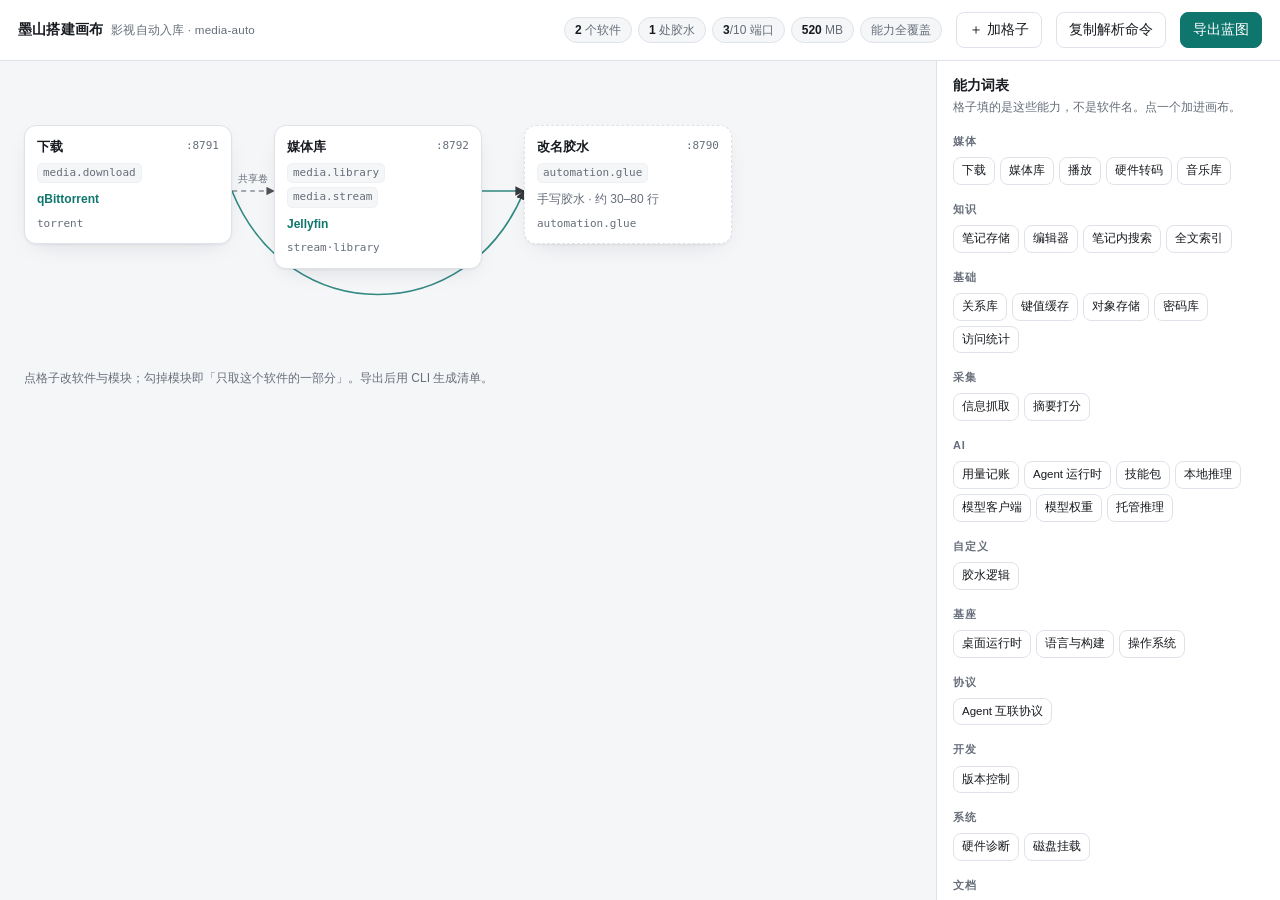
==== commit 049d9540: "catalog: 扩到 51 条 —— 收 15 个点名软件 + 地图/skill 各一 + 10 个开放权重模型 - 新增条目：git whatcable rustdesk showkeypro u" ====
--- a/canvas.html
+++ b/canvas.html
@@ -110,7 +110,7 @@
 </main>
 <div class="toast" id="toast"></div>
 
-<script type="application/json" id="catalog">{"$schema":"https://moshan.dev/schema/catalog-1.json","spec":"1.0","name":"moshan 官方能力目录","updated":"2026-11-24","capabilities":[{"id":"media.download","label":"下载","group":"媒体","desc":"把种子/链接变成磁盘上的文件"},{"id":"media.library","label":"媒体库","group":"媒体","desc":"扫描目录、刮削元数据、生成可播放条目"},{"id":"media.stream","label":"播放","group":"媒体","desc":"对外提供播放页面与串流接口"},{"id":"media.transcode","label":"硬件转码","group":"媒体","desc":"借助 GPU 实时转码，弱设备也能播"},{"id":"media.music","label":"音乐库","group":"媒体","desc":"音频专用库与客户端协议（Subsonic）"},{"id":"note.store","label":"笔记存储","group":"知识","desc":"文档落盘与版本"},{"id":"note.edit","label":"编辑器","group":"知识","desc":"人可写字的界面（Markdown/块编辑）"},{"id":"note.search","label":"笔记内搜索","group":"知识","desc":"自带全文检索"},{"id":"search.fulltext","label":"全文索引","group":"知识","desc":"独立检索引擎，中文分词友好"},{"id":"db.relational","label":"关系库","group":"基础","desc":"PostgreSQL 协议的关系型数据库"},{"id":"cache.kv","label":"键值缓存","group":"基础","desc":"Redis 协议的缓存/队列"},{"id":"storage.object","label":"对象存储","group":"基础","desc":"S3 协议的文件桶"},{"id":"auth.vault","label":"密码库","group":"基础","desc":"口令与密钥保管、自动填充"},{"id":"analytics.stats","label":"访问统计","group":"基础","desc":"隐私友好的页面统计"},{"id":"news.fetch","label":"信息抓取","group":"采集","desc":"把 RSS/公众号变成结构化条目"},{"id":"news.digest","label":"摘要打分","group":"采集","desc":"去重、排序、生成每日摘要"},{"id":"ai.usage","label":"用量记账","group":"AI","desc":"按会话统计 token 与花费"},{"id":"automation.glue","label":"胶水逻辑","group":"自定义","desc":"把上面这些接起来的那几十行代码，通常没有现成软件"},{"id":"dev.runtime","label":"桌面运行时","group":"基座","desc":"把 Web 或原生代码跑成桌面 / 本地应用的那一层"},{"id":"dev.build","label":"语言与构建","group":"基座","desc":"决定二进制体积、启动速度与分发方式的底层选择"},{"id":"ai.protocol","label":"Agent 互联协议","group":"协议","desc":"Agent 与工具、Agent 与 Agent、Agent 与界面之间的标准接口"}],"entries":[{"id":"qbittorrent","name":"qBittorrent","repo":"qbittorrent/qBittorrent","kind":"container","image":"linuxserver/qbittorrent","sample_tag":"4.6.7","license":"GPL-2.0","tier":"official","cost":{"ram_mb":120,"disk_gb":1},"notes":"种子下载的事实标准，WebUI 有完整 REST API，胶水最爱接它。","modules":[{"id":"torrent","label":"BT/磁力下载","capability":"media.download","default":true,"port":{"name":"webui","port":8080,"protocol":"http"},"shared":{"name":"downloads","container":"/downloads"},"config":{"WEBUI_PORT":"8080","PUID":"501","PGID":"20"},"note":"胶水每 30 秒查 /api/v2/torrents/info，挑出「已完成但未改名」的条目","artifact":{"kind":"image","ref":"linuxserver/qbittorrent:4.6.7","size_mb":190}}]},{"id":"jellyfin","name":"Jellyfin","repo":"jellyfin/jellyfin","kind":"container","image":"jellyfin/jellyfin","sample_tag":"10.10.3","license":"GPL-2.0","tier":"official","cost":{"ram_mb":400,"disk_gb":2},"notes":"完全开源、无账号、无付费墙。模块拆得最干净：库、播放、转码可以只要其中一个。","modules":[{"id":"stream","label":"播放与 WebUI","capability":"media.stream","default":true,"port":{"name":"webui","port":8096,"protocol":"http"},"note":"改名落盘后调 /Library/Refresh，让它立刻扫到新文件，不用等定时任务","artifact":{"kind":"image","ref":"jellyfin/jellyfin:10.10.3","variants":{"vaapi":"jellyfin/jellyfin:10.10.3-vaapi","nvidia":"jellyfin/jellyfin:10.10.3-nvidia"},"size_mb":260}},{"id":"library","label":"媒体库刮削","capability":"media.library","default":true,"port":{"name":"webui","port":8096,"protocol":"http"},"note":"靠共享目录拿文件，不靠网络地址，所以连法是卷不是 URL","artifact":{"kind":"none","note":"同一镜像内的媒体库管理，勾选即用，不额外下载"}},{"id":"transcode","label":"VAAPI 硬转码","capability":"media.transcode","default":false,"port":{"name":"webui","port":8096,"protocol":"http"},"requires":["media.library"],"cost":{"ram_mb":300,"gpu":true},"config":{"JELLYFIN_HWACCEL":"vaapi"},"note":"默认关闭。启用需透传 /dev/dri，镜像整体换成 -vaapi 变体（约 490MB，替换而非叠加）","artifact":{"kind":"none","variant":"vaapi","size_mb":490,"note":"整镜替换为 -vaapi 变体（含基础层），并透传 /dev/dri；不勾则仍用基础镜像"}}]},{"id":"navidrome","name":"Navidrome","repo":"navidrome/navidrome","kind":"container","image":"deluan/navidrome","sample_tag":"0.53.3","license":"GPL-3.0","tier":"community","cost":{"ram_mb":150,"disk_gb":0.5},"modules":[{"id":"music","label":"音乐库","capability":"media.music","default":true,"port":{"name":"webui","port":4533,"protocol":"http"},"shared":{"name":"music","container":"/music"},"note":"兼容 Subsonic 协议，手机端可以直接用 play:Sub / substreamer","artifact":{"kind":"image","ref":"deluan/navidrome:0.53.3","size_mb":60}}]},{"id":"siyuan","name":"思源笔记","repo":"siyuan-note/siyuan","kind":"container","image":"b3log/siyuan","sample_tag":"v3.1.11","license":"AGPL-3.0","tier":"official","cost":{"ram_mb":200,"disk_gb":1},"notes":"块级编辑器 + 自带全文检索 + 完整 HTTP API，最适合当「知识沉淀」那一格。","modules":[{"id":"store","label":"文档存储","capability":"note.store","default":true,"port":{"name":"webui","port":6806,"protocol":"http"},"config":{"SIYUAN_ACCESS_AUTH_CODE":"${secret}"},"note":"胶水用 /api/filetree/createDocWithMd 写文档，用 /api/query/sql 查已有标题做去重","artifact":{"kind":"image","ref":"b3log/siyuan:v3.1.11","size_mb":180}},{"id":"edit","label":"块编辑器","capability":"note.edit","default":true,"port":{"name":"webui","port":6806,"protocol":"http"},"artifact":{"kind":"none","note":"编辑器是同一镜像的内置前端"}},{"id":"search","label":"内置检索","capability":"note.search","default":false,"port":{"name":"webui","port":6806,"protocol":"http"},"note":"条目上千以后中文分词会变差，那时候再换 meilisearch","artifact":{"kind":"none","note":"内置搜索索引，勾选只打开开关"}}]},{"id":"meilisearch","name":"Meilisearch","repo":"meilisearch/meilisearch","kind":"container","image":"getmeili/meilisearch","sample_tag":"v1.11","license":"MIT","tier":"official","cost":{"ram_mb":180,"disk_gb":1},"modules":[{"id":"index","label":"全文索引","capability":"search.fulltext","default":true,"port":{"name":"api","port":7700,"protocol":"http"},"config":{"MEILI_MASTER_KEY":"${secret}","MEILI_NO_ANALYTICS":"true"},"note":"它不主动拉数据：由胶水把文档 POST /indexes/notes/documents 推给它","artifact":{"kind":"image","ref":"getmeili/meilisearch:v1.11","size_mb":130}}]},{"id":"postgres","name":"PostgreSQL","repo":"postgres/postgres","kind":"container","image":"postgres","sample_tag":"16.4-alpine","license":"PostgreSQL","tier":"official","cost":{"ram_mb":200,"disk_gb":2},"modules":[{"id":"db","label":"关系库","capability":"db.relational","default":true,"port":{"name":"pgsql","port":5432,"protocol":"tcp"},"config":{"POSTGRES_PASSWORD":"${secret}","POSTGRES_DB":"app"},"artifact":{"kind":"image","ref":"postgres:16.4-alpine","size_mb":240}}]},{"id":"redis","name":"Redis","repo":"redis/redis","kind":"container","image":"redis","sample_tag":"7.4.1-alpine","license":"BSD-3-Clause","tier":"official","cost":{"ram_mb":60,"disk_gb":0.2},"modules":[{"id":"kv","label":"键值缓存","capability":"cache.kv","default":true,"port":{"name":"redis","port":6379,"protocol":"tcp"},"artifact":{"kind":"image","ref":"redis:7.4.1-alpine","size_mb":40}}]},{"id":"minio","name":"MinIO","repo":"minio/minio","kind":"container","image":"minio/minio","sample_tag":"RELEASE.2024-10-13T13-34-11Z","license":"AGPL-3.0","tier":"official","cost":{"ram_mb":250,"disk_gb":1},"modules":[{"id":"object","label":"S3 对象存储","capability":"storage.object","default":true,"port":{"name":"api","port":9000,"protocol":"http"},"config":{"MINIO_ROOT_USER":"moshan","MINIO_ROOT_PASSWORD":"${secret}"},"artifact":{"kind":"image","ref":"minio/minio:RELEASE.2024-10-13T13-34-11Z","size_mb":160}}]},{"id":"umami","name":"Umami","repo":"umami-software/umami","kind":"container","image":"ghcr.io/umami-software/umami","sample_tag":"postgresql-v2.15.0","license":"MIT","tier":"community","cost":{"ram_mb":250,"disk_gb":0.5},"notes":"少数真的用单个 DATABASE_URL 就能接上外部库的统计服务，正好演示跨格连线。","modules":[{"id":"stats","label":"访问统计","capability":"analytics.stats","default":true,"port":{"name":"webui","port":3000,"protocol":"http"},"accepts":{"db.relational":"DATABASE_URL"},"note":"这里就是 env 型连线的样板：把库的地址直接注入成 DATABASE_URL","artifact":{"kind":"image","ref":"ghcr.io/umami-software/umami:postgresql-v2.15.0","size_mb":200}}]},{"id":"vaultwarden","name":"Vaultwarden","repo":"dani-garcia/vaultwarden","kind":"container","image":"vaultwarden/server","sample_tag":"1.32.1","license":"AGPL-3.0","tier":"community","cost":{"ram_mb":100,"disk_gb":0.5},"notes":"Bitwarden 的轻量实现，40MB 内存跑完整密码库。","modules":[{"id":"vault","label":"密码库","capability":"auth.vault","default":true,"port":{"name":"webui","port":80,"protocol":"http"},"accepts":{"db.relational":"DATABASE_URL"},"artifact":{"kind":"image","ref":"vaultwarden/server:1.32.1","size_mb":90}}]},{"id":"rsshub","name":"RSSHub","repo":"DIYgod/RSSHub","kind":"container","image":"diygod/rsshub","sample_tag":"2024-10-11","license":"MIT","tier":"official","cost":{"ram_mb":300,"disk_gb":1},"notes":"5000+ 路由，几乎任何站都能变 RSS。公众号路由需要登录态，所以公众号那一路走 wechat-scholar。","modules":[{"id":"fetch","label":"通用路由抓取","capability":"news.fetch","default":true,"port":{"name":"webui","port":1200,"protocol":"http"},"config":{"CACHE_EXPIRE":"3600"},"artifact":{"kind":"image","ref":"diygod/rsshub:2024-10-11","size_mb":300}}]},{"id":"wechat-scholar","name":"Wechat-Scholar","repo":"osnsyc/Wechat-Scholar","kind":"process","license":"MIT","tier":"community","cost":{"ram_mb":30,"disk_gb":0.1},"notes":"上游是「每天三次更新 184 个公众号 RSS」的数据仓库，不是服务。要跑起来需要一个极小的静态托管脚本（约 20 行），本目录把它算进去。","runtime":{"entry":"feed_server.py","args":["--port","${port}"]},"modules":[{"id":"feed","label":"公众号 RSS 源","capability":"news.fetch","default":true,"port":{"name":"webui","port":8770,"protocol":"http"},"note":"每小时查一次 commit sha，变了才拉全量 zip；公众号这一路天生做不到小时级","artifact":{"kind":"asset","repo":"osnsyc/Wechat-Scholar","match":"*.zip","ref":"https://codeload.github.com/{repo}/zip/refs/heads/main","size_mb":4.2,"note":"整仓 4.19MB。先比对 commit sha，变了才重拉；上游每天只更 3 次"}}]},{"id":"llmcost","name":"LLM 算价","repo":"pamphile/moshan-llmcost","kind":"process","license":"MIT","tier":"verified","cost":{"ram_mb":40,"disk_gb":0.1},"notes":"你自己的插件，已经在 8776 上跑着，正好当「能力目录里也有自研件」的样本。","runtime":{"entry":"llmcost.py","args":["--serve","--no-open","--port","${port}"]},"modules":[{"id":"usage","label":"用量记账","capability":"ai.usage","default":true,"port":{"name":"api","port":8776,"protocol":"http"},"artifact":{"kind":"none","note":"本地已有该进程，无外部依赖"}}]},{"id":"electron","name":"Electron","repo":"electron/electron","kind":"existing","homepage":"https://electronjs.org","license":"MIT","tier":"official","notes":"用 Web 技术写桌面应用的运行时。VS Code、Obsidian、Cursor 都建在它上面。代价是包体 100MB 起、内存吃紧，但生态与调试工具最全——要做一个中台外壳，这是最省事的路。","modules":[{"id":"base","label":"桌面运行时","capability":"dev.runtime","default":false,"artifact":{"kind":"none","note":"只登记链接与介绍，不下载、不安装"}}]},{"id":"tauri","name":"Tauri","repo":"tauri-apps/tauri","kind":"existing","homepage":"https://tauri.app","license":"Apache-2.0","tier":"official","notes":"Electron 的轻量替代：壳用系统 WebView，不打包 Chromium，安装包常只有几 MB。代价是各平台渲染有差异，重型前端库要自己测。","modules":[{"id":"base","label":"桌面运行时","capability":"dev.runtime","default":false,"artifact":{"kind":"none","note":"只登记链接与介绍，不下载、不安装"}}]},{"id":"chromium","name":"Chromium","repo":"chromium/chromium","kind":"existing","homepage":"https://www.chromium.org/Home","license":"BSD-3-Clause","tier":"official","notes":"Chromium 系浏览器的内核，也是 Electron 与 Playwright 的渲染底座。需要统一渲染行为、或者要无人值守跑真实浏览器时，最后都会落到它身上。","modules":[{"id":"base","label":"渲染内核","capability":"dev.runtime","default":false,"artifact":{"kind":"none","note":"只登记链接与介绍，不下载、不安装"}}]},{"id":"rust","name":"Rust","repo":"rust-lang/rust","kind":"existing","homepage":"https://www.rust-lang.org","license":"MIT OR Apache-2.0","tier":"official","notes":"系统级语言，近两年 AI 工具链的事实选择：uv、ruff、ripgrep、Zed、ACP 的参考实现都是它。插件想长期跑在用户机器上、又要单文件分发和低内存，这是最省事的答案。","modules":[{"id":"build","label":"语言与工具链","capability":"dev.build","default":false,"artifact":{"kind":"none","note":"只登记链接与介绍，不下载、不安装"}}]},{"id":"nodejs","name":"Node.js","repo":"nodejs/node","kind":"existing","homepage":"https://nodejs.org","license":"MIT","tier":"official","notes":"前端与 CLI 生态的运行时。npx 一行拉起一个 MCP server，是当下 AI 工具分发的默认通道——这也是为什么目录里的「胶水」大多用 JS/Python 写。","modules":[{"id":"build","label":"运行时","capability":"dev.build","default":false,"artifact":{"kind":"none","note":"只登记链接与介绍，不下载、不安装"}}]},{"id":"mcp","name":"MCP","repo":"modelcontextprotocol/modelcontextprotocol","kind":"existing","homepage":"https://modelcontextprotocol.io","license":"MIT","tier":"official","notes":"Model Context Protocol，模型调工具的通用接口，相当于 AI 时代的 LSP。现在主流 Agent 客户端与工具都认它；本目录里任何插件想被 Agent 操作，接它比自己发明接口划算。","modules":[{"id":"spec","label":"规范","capability":"ai.protocol","default":false,"artifact":{"kind":"none","note":"只登记链接与介绍，不下载、不安装"}}]},{"id":"a2a","name":"A2A","repo":"a2aproject/A2A","kind":"existing","homepage":"https://a2a-protocol.org/","license":"Apache-2.0","tier":"official","notes":"Agent2Agent，让不同厂商的 Agent 互相通信，已捐给 Linux 基金会。分工很清楚：MCP 管「Agent 调工具」，A2A 管「Agent 找 Agent」。","modules":[{"id":"spec","label":"规范","capability":"ai.protocol","default":false,"artifact":{"kind":"none","note":"只登记链接与介绍，不下载、不安装"}}]},{"id":"acp","name":"ACP","repo":"agentclientprotocol/agent-client-protocol","kind":"existing","homepage":"https://agentclientprotocol.com","license":"Apache-2.0","tier":"official","notes":"Agent Client Protocol，编辑器与 Agent 之间的标准接口，Zed 发起。想让自己的 Agent 被各种 IDE 接进去，接这一个比逐个适配省事。","modules":[{"id":"spec","label":"规范","capability":"ai.protocol","default":false,"artifact":{"kind":"none","note":"只登记链接与介绍，不下载、不安装"}}]},{"id":"ag-ui","name":"AG-UI","repo":"ag-ui-protocol/ag-ui","kind":"existing","homepage":"https://ag-ui.com","license":"MIT","tier":"official","notes":"Agent-User Interaction Protocol，把 Agent 的流式输出映射成前端事件，解决「Agent 怎么驱动界面」这一段。要页面里嵌一个会动的 Agent，先看它。","modules":[{"id":"spec","label":"规范","capability":"ai.protocol","default":false,"artifact":{"kind":"none","note":"只登记链接与介绍，不下载、不安装"}}]},{"id":"a2ui","name":"A2UI","repo":"a2ui-project/a2ui","kind":"existing","homepage":"https://a2ui.org/","license":"Apache-2.0","tier":"official","notes":"Agent-to-UI，让 Agent 直接吐可渲染的界面描述，客户端用自己的原生组件画出来，而不是塞一段 HTML。和 AG-UI 的方向相反：它给数据，你给组件。","modules":[{"id":"spec","label":"规范","capability":"ai.protocol","default":false,"artifact":{"kind":"none","note":"只登记链接与介绍，不下载、不安装"}}]},{"id":"ap2","name":"AP2","repo":"google-agentic-commerce/AP2","kind":"existing","homepage":"https://ap2-protocol.org/","license":"Apache-2.0","tier":"official","notes":"Agent Payments Protocol，Agent 代付时的授权与凭证标准，Google 牵头。做「Agent 帮你下单」迟早要碰，现在先登记着。","modules":[{"id":"spec","label":"规范","capability":"ai.protocol","default":false,"artifact":{"kind":"none","note":"只登记链接与介绍，不下载、不安装"}}]}]}</script>
+<script type="application/json" id="catalog">{"$schema":"https://moshan.dev/schema/catalog-1.json","spec":"1.0","name":"moshan 官方能力目录","updated":"2026-11-24","capabilities":[{"id":"media.download","label":"下载","group":"媒体","desc":"把种子/链接变成磁盘上的文件"},{"id":"media.library","label":"媒体库","group":"媒体","desc":"扫描目录、刮削元数据、生成可播放条目"},{"id":"media.stream","label":"播放","group":"媒体","desc":"对外提供播放页面与串流接口"},{"id":"media.transcode","label":"硬件转码","group":"媒体","desc":"借助 GPU 实时转码，弱设备也能播"},{"id":"media.music","label":"音乐库","group":"媒体","desc":"音频专用库与客户端协议（Subsonic）"},{"id":"note.store","label":"笔记存储","group":"知识","desc":"文档落盘与版本"},{"id":"note.edit","label":"编辑器","group":"知识","desc":"人可写字的界面（Markdown/块编辑）"},{"id":"note.search","label":"笔记内搜索","group":"知识","desc":"自带全文检索"},{"id":"search.fulltext","label":"全文索引","group":"知识","desc":"独立检索引擎，中文分词友好"},{"id":"db.relational","label":"关系库","group":"基础","desc":"PostgreSQL 协议的关系型数据库"},{"id":"cache.kv","label":"键值缓存","group":"基础","desc":"Redis 协议的缓存/队列"},{"id":"storage.object","label":"对象存储","group":"基础","desc":"S3 协议的文件桶"},{"id":"auth.vault","label":"密码库","group":"基础","desc":"口令与密钥保管、自动填充"},{"id":"analytics.stats","label":"访问统计","group":"基础","desc":"隐私友好的页面统计"},{"id":"news.fetch","label":"信息抓取","group":"采集","desc":"把 RSS/公众号变成结构化条目"},{"id":"news.digest","label":"摘要打分","group":"采集","desc":"去重、排序、生成每日摘要"},{"id":"ai.usage","label":"用量记账","group":"AI","desc":"按会话统计 token 与花费"},{"id":"automation.glue","label":"胶水逻辑","group":"自定义","desc":"把上面这些接起来的那几十行代码，通常没有现成软件"},{"id":"dev.runtime","label":"桌面运行时","group":"基座","desc":"把 Web 或原生代码跑成桌面 / 本地应用的那一层"},{"id":"dev.build","label":"语言与构建","group":"基座","desc":"决定二进制体积、启动速度与分发方式的底层选择"},{"id":"ai.protocol","label":"Agent 互联协议","group":"协议","desc":"Agent 与工具、Agent 与 Agent、Agent 与界面之间的标准接口"},{"id":"dev.vcs","label":"版本控制","group":"开发","desc":"仓库、提交、差异比对"},{"id":"sys.diagnose","label":"硬件诊断","group":"系统","desc":"把系统底层的硬件状态翻译成人话"},{"id":"sys.mount","label":"磁盘挂载","group":"系统","desc":"把外置盘接进文件系统，并安全弹出"},{"id":"os.distro","label":"操作系统","group":"基座","desc":"宿主底座本身，不是跑在它上面的服务"},{"id":"doc.office","label":"办公文档","group":"文档","desc":"docx / xlsx / pptx 的读写与格式转换"},{"id":"remote.desktop","label":"远程桌面","group":"网络","desc":"远程看到并操作另一台机器的屏幕"},{"id":"net.overlay","label":"虚拟组网","group":"网络","desc":"把多台机器组成一个虚拟内网"},{"id":"net.transfer","label":"局域网传输","group":"网络","desc":"同一网段内直传文件，不过云"},{"id":"ui.overlay","label":"桌面浮层","group":"界面","desc":"菜单栏或屏幕上的常驻小块信息"},{"id":"file.shelf","label":"拖放暂存","group":"界面","desc":"拖拽过程中的临时置物架"},{"id":"ops.monitor","label":"状态监控","group":"运维","desc":"把 CPU / 负载这类指标变得一眼可见"},{"id":"ai.agent","label":"Agent 运行时","group":"AI","desc":"跑 Agent 循环、调度工具与权限"},{"id":"ai.skill","label":"技能包","group":"AI","desc":"给 Agent 读的说明书，不是独立进程"},{"id":"ai.local","label":"本地推理","group":"AI","desc":"在本机加载权重并提供推理端点"},{"id":"ai.client","label":"模型客户端","group":"AI","desc":"在同一个界面里切多家模型"},{"id":"geo.map","label":"离线地图","group":"地理","desc":"不联网也能用的地图与导航"},{"id":"ai.model","label":"模型权重","group":"AI","desc":"一份可下载的权重 + 模型卡，不是服务"},{"id":"ai.inference","label":"托管推理","group":"AI","desc":"厂商托管的 API 端点，按 token 计费"}],"entries":[{"id":"qbittorrent","name":"qBittorrent","repo":"qbittorrent/qBittorrent","kind":"container","image":"linuxserver/qbittorrent","sample_tag":"4.6.7","license":"GPL-2.0","tier":"official","cost":{"ram_mb":120,"disk_gb":1},"notes":"种子下载的事实标准，WebUI 有完整 REST API，胶水最爱接它。","modules":[{"id":"torrent","label":"BT/磁力下载","capability":"media.download","default":true,"port":{"name":"webui","port":8080,"protocol":"http"},"shared":{"name":"downloads","container":"/downloads"},"config":{"WEBUI_PORT":"8080","PUID":"501","PGID":"20"},"note":"胶水每 30 秒查 /api/v2/torrents/info，挑出「已完成但未改名」的条目","artifact":{"kind":"image","ref":"linuxserver/qbittorrent:4.6.7","size_mb":190}}],"tags":["download","network","web","selfhost"]},{"id":"jellyfin","name":"Jellyfin","repo":"jellyfin/jellyfin","kind":"container","image":"jellyfin/jellyfin","sample_tag":"10.10.3","license":"GPL-2.0","tier":"official","cost":{"ram_mb":400,"disk_gb":2},"notes":"完全开源、无账号、无付费墙。模块拆得最干净：库、播放、转码可以只要其中一个。","modules":[{"id":"stream","label":"播放与 WebUI","capability":"media.stream","default":true,"port":{"name":"webui","port":8096,"protocol":"http"},"note":"改名落盘后调 /Library/Refresh，让它立刻扫到新文件，不用等定时任务","artifact":{"kind":"image","ref":"jellyfin/jellyfin:10.10.3","variants":{"vaapi":"jellyfin/jellyfin:10.10.3-vaapi","nvidia":"jellyfin/jellyfin:10.10.3-nvidia"},"size_mb":260}},{"id":"library","label":"媒体库刮削","capability":"media.library","default":true,"port":{"name":"webui","port":8096,"protocol":"http"},"note":"靠共享目录拿文件，不靠网络地址，所以连法是卷不是 URL","artifact":{"kind":"none","note":"同一镜像内的媒体库管理，勾选即用，不额外下载"}},{"id":"transcode","label":"VAAPI 硬转码","capability":"media.transcode","default":false,"port":{"name":"webui","port":8096,"protocol":"http"},"requires":["media.library"],"cost":{"ram_mb":300,"gpu":true},"config":{"JELLYFIN_HWACCEL":"vaapi"},"note":"默认关闭。启用需透传 /dev/dri，镜像整体换成 -vaapi 变体（约 490MB，替换而非叠加）","artifact":{"kind":"none","variant":"vaapi","size_mb":490,"note":"整镜替换为 -vaapi 变体（含基础层），并透传 /dev/dri；不勾则仍用基础镜像"}}],"tags":["media","web","backend","selfhost"]},{"id":"navidrome","name":"Navidrome","repo":"navidrome/navidrome","kind":"container","image":"deluan/navidrome","sample_tag":"0.53.3","license":"GPL-3.0","tier":"community","cost":{"ram_mb":150,"disk_gb":0.5},"modules":[{"id":"music","label":"音乐库","capability":"media.music","default":true,"port":{"name":"webui","port":4533,"protocol":"http"},"shared":{"name":"music","container":"/music"},"note":"兼容 Subsonic 协议，手机端可以直接用 play:Sub / substreamer","artifact":{"kind":"image","ref":"deluan/navidrome:0.53.3","size_mb":60}}],"tags":["media","web","backend","selfhost"]},{"id":"siyuan","name":"思源笔记","repo":"siyuan-note/siyuan","kind":"container","image":"b3log/siyuan","sample_tag":"v3.1.11","license":"AGPL-3.0","tier":"official","cost":{"ram_mb":200,"disk_gb":1},"notes":"块级编辑器 + 自带全文检索 + 完整 HTTP API，最适合当「知识沉淀」那一格。","modules":[{"id":"store","label":"文档存储","capability":"note.store","default":true,"port":{"name":"webui","port":6806,"protocol":"http"},"config":{"SIYUAN_ACCESS_AUTH_CODE":"${secret}"},"note":"胶水用 /api/filetree/createDocWithMd 写文档，用 /api/query/sql 查已有标题做去重","artifact":{"kind":"image","ref":"b3log/siyuan:v3.1.11","size_mb":180}},{"id":"edit","label":"块编辑器","capability":"note.edit","default":true,"port":{"name":"webui","port":6806,"protocol":"http"},"artifact":{"kind":"none","note":"编辑器是同一镜像的内置前端"}},{"id":"search","label":"内置检索","capability":"note.search","default":false,"port":{"name":"webui","port":6806,"protocol":"http"},"note":"条目上千以后中文分词会变差，那时候再换 meilisearch","artifact":{"kind":"none","note":"内置搜索索引，勾选只打开开关"}}],"tags":["data","ui","desktop","selfhost"]},{"id":"meilisearch","name":"Meilisearch","repo":"meilisearch/meilisearch","kind":"container","image":"getmeili/meilisearch","sample_tag":"v1.11","license":"MIT","tier":"official","cost":{"ram_mb":180,"disk_gb":1},"modules":[{"id":"index","label":"全文索引","capability":"search.fulltext","default":true,"port":{"name":"api","port":7700,"protocol":"http"},"config":{"MEILI_MASTER_KEY":"${secret}","MEILI_NO_ANALYTICS":"true"},"note":"它不主动拉数据：由胶水把文档 POST /indexes/notes/documents 推给它","artifact":{"kind":"image","ref":"getmeili/meilisearch:v1.11","size_mb":130}}],"tags":["search","backend","native","selfhost"]},{"id":"postgres","name":"PostgreSQL","repo":"postgres/postgres","kind":"container","image":"postgres","sample_tag":"16.4-alpine","license":"PostgreSQL","tier":"official","cost":{"ram_mb":200,"disk_gb":2},"modules":[{"id":"db","label":"关系库","capability":"db.relational","default":true,"port":{"name":"pgsql","port":5432,"protocol":"tcp"},"config":{"POSTGRES_PASSWORD":"${secret}","POSTGRES_DB":"app"},"artifact":{"kind":"image","ref":"postgres:16.4-alpine","size_mb":240}}],"tags":["data","backend","native","selfhost"]},{"id":"redis","name":"Redis","repo":"redis/redis","kind":"container","image":"redis","sample_tag":"7.4.1-alpine","license":"BSD-3-Clause","tier":"official","cost":{"ram_mb":60,"disk_gb":0.2},"modules":[{"id":"kv","label":"键值缓存","capability":"cache.kv","default":true,"port":{"name":"redis","port":6379,"protocol":"tcp"},"artifact":{"kind":"image","ref":"redis:7.4.1-alpine","size_mb":40}}],"tags":["data","backend","native","selfhost"]},{"id":"minio","name":"MinIO","repo":"minio/minio","kind":"container","image":"minio/minio","sample_tag":"RELEASE.2024-10-13T13-34-11Z","license":"AGPL-3.0","tier":"official","cost":{"ram_mb":250,"disk_gb":1},"modules":[{"id":"object","label":"S3 对象存储","capability":"storage.object","default":true,"port":{"name":"api","port":9000,"protocol":"http"},"config":{"MINIO_ROOT_USER":"moshan","MINIO_ROOT_PASSWORD":"${secret}"},"artifact":{"kind":"image","ref":"minio/minio:RELEASE.2024-10-13T13-34-11Z","size_mb":160}}],"tags":["data","backend","selfhost"]},{"id":"umami","name":"Umami","repo":"umami-software/umami","kind":"container","image":"ghcr.io/umami-software/umami","sample_tag":"postgresql-v2.15.0","license":"MIT","tier":"community","cost":{"ram_mb":250,"disk_gb":0.5},"notes":"少数真的用单个 DATABASE_URL 就能接上外部库的统计服务，正好演示跨格连线。","modules":[{"id":"stats","label":"访问统计","capability":"analytics.stats","default":true,"port":{"name":"webui","port":3000,"protocol":"http"},"accepts":{"db.relational":"DATABASE_URL"},"note":"这里就是 env 型连线的样板：把库的地址直接注入成 DATABASE_URL","artifact":{"kind":"image","ref":"ghcr.io/umami-software/umami:postgresql-v2.15.0","size_mb":200}}],"tags":["ops","web","backend","selfhost"]},{"id":"vaultwarden","name":"Vaultwarden","repo":"dani-garcia/vaultwarden","kind":"container","image":"vaultwarden/server","sample_tag":"1.32.1","license":"AGPL-3.0","tier":"community","cost":{"ram_mb":100,"disk_gb":0.5},"notes":"Bitwarden 的轻量实现，40MB 内存跑完整密码库。","modules":[{"id":"vault","label":"密码库","capability":"auth.vault","default":true,"port":{"name":"webui","port":80,"protocol":"http"},"accepts":{"db.relational":"DATABASE_URL"},"artifact":{"kind":"image","ref":"vaultwarden/server:1.32.1","size_mb":90}}],"tags":["security","backend","native","selfhost"]},{"id":"rsshub","name":"RSSHub","repo":"DIYgod/RSSHub","kind":"container","image":"diygod/rsshub","sample_tag":"2024-10-11","license":"MIT","tier":"official","cost":{"ram_mb":300,"disk_gb":1},"notes":"5000+ 路由，几乎任何站都能变 RSS。公众号路由需要登录态，所以公众号那一路走 wechat-scholar。","modules":[{"id":"fetch","label":"通用路由抓取","capability":"news.fetch","default":true,"port":{"name":"webui","port":1200,"protocol":"http"},"config":{"CACHE_EXPIRE":"3600"},"artifact":{"kind":"image","ref":"diygod/rsshub:2024-10-11","size_mb":300}}],"tags":["network","download","backend","selfhost"]},{"id":"wechat-scholar","name":"Wechat-Scholar","repo":"osnsyc/Wechat-Scholar","kind":"process","license":"MIT","tier":"community","cost":{"ram_mb":30,"disk_gb":0.1},"notes":"上游是「每天三次更新 184 个公众号 RSS」的数据仓库，不是服务。要跑起来需要一个极小的静态托管脚本（约 20 行），本目录把它算进去。","runtime":{"entry":"feed_server.py","args":["--port","${port}"]},"modules":[{"id":"feed","label":"公众号 RSS 源","capability":"news.fetch","default":true,"port":{"name":"webui","port":8770,"protocol":"http"},"note":"每小时查一次 commit sha，变了才拉全量 zip；公众号这一路天生做不到小时级","artifact":{"kind":"asset","repo":"osnsyc/Wechat-Scholar","match":"*.zip","ref":"https://codeload.github.com/{repo}/zip/refs/heads/main","size_mb":4.2,"note":"整仓 4.19MB。先比对 commit sha，变了才重拉；上游每天只更 3 次"}}],"tags":["download","data","cli"]},{"id":"llmcost","name":"LLM 算价","repo":"pamphile/moshan-llmcost","kind":"process","license":"MIT","tier":"verified","cost":{"ram_mb":40,"disk_gb":0.1},"notes":"你自己的插件，已经在 8776 上跑着，正好当「能力目录里也有自研件」的样本。","runtime":{"entry":"llmcost.py","args":["--serve","--no-open","--port","${port}"]},"modules":[{"id":"usage","label":"用量记账","capability":"ai.usage","default":true,"port":{"name":"api","port":8776,"protocol":"http"},"artifact":{"kind":"none","note":"本地已有该进程，无外部依赖"}}],"tags":["ai","dev","cli"]},{"id":"electron","name":"Electron","repo":"electron/electron","kind":"existing","homepage":"https://electronjs.org","license":"MIT","tier":"official","notes":"用 Web 技术写桌面应用的运行时。VS Code、Obsidian、Cursor 都建在它上面。代价是包体 100MB 起、内存吃紧，但生态与调试工具最全——要做一个中台外壳，这是最省事的路。","modules":[{"id":"base","label":"桌面运行时","capability":"dev.runtime","default":false,"artifact":{"kind":"none","note":"只登记链接与介绍，不下载、不安装"}}],"tags":["desktop","ui","frontend","native"]},{"id":"tauri","name":"Tauri","repo":"tauri-apps/tauri","kind":"existing","homepage":"https://tauri.app","license":"Apache-2.0","tier":"official","notes":"Electron 的轻量替代：壳用系统 WebView，不打包 Chromium，安装包常只有几 MB。代价是各平台渲染有差异，重型前端库要自己测。","modules":[{"id":"base","label":"桌面运行时","capability":"dev.runtime","default":false,"artifact":{"kind":"none","note":"只登记链接与介绍，不下载、不安装"}}],"tags":["desktop","ui","frontend","native"]},{"id":"chromium","name":"Chromium","repo":"chromium/chromium","kind":"existing","homepage":"https://www.chromium.org/Home","license":"BSD-3-Clause","tier":"official","notes":"Chromium 系浏览器的内核，也是 Electron 与 Playwright 的渲染底座。需要统一渲染行为、或者要无人值守跑真实浏览器时，最后都会落到它身上。","modules":[{"id":"base","label":"渲染内核","capability":"dev.runtime","default":false,"artifact":{"kind":"none","note":"只登记链接与介绍，不下载、不安装"}}],"tags":["frontend","ui","native"]},{"id":"rust","name":"Rust","repo":"rust-lang/rust","kind":"existing","homepage":"https://www.rust-lang.org","license":"MIT OR Apache-2.0","tier":"official","notes":"系统级语言，近两年 AI 工具链的事实选择：uv、ruff、ripgrep、Zed、ACP 的参考实现都是它。插件想长期跑在用户机器上、又要单文件分发和低内存，这是最省事的答案。","modules":[{"id":"build","label":"语言与工具链","capability":"dev.build","default":false,"artifact":{"kind":"none","note":"只登记链接与介绍，不下载、不安装"}}],"tags":["dev","native","cli"]},{"id":"nodejs","name":"Node.js","repo":"nodejs/node","kind":"existing","homepage":"https://nodejs.org","license":"MIT","tier":"official","notes":"前端与 CLI 生态的运行时。npx 一行拉起一个 MCP server，是当下 AI 工具分发的默认通道——这也是为什么目录里的「胶水」大多用 JS/Python 写。","modules":[{"id":"build","label":"运行时","capability":"dev.build","default":false,"artifact":{"kind":"none","note":"只登记链接与介绍，不下载、不安装"}}],"tags":["dev","backend","frontend"]},{"id":"mcp","name":"MCP","repo":"modelcontextprotocol/modelcontextprotocol","kind":"existing","homepage":"https://modelcontextprotocol.io","license":"MIT","tier":"official","notes":"Model Context Protocol，模型调工具的通用接口，相当于 AI 时代的 LSP。现在主流 Agent 客户端与工具都认它；本目录里任何插件想被 Agent 操作，接它比自己发明接口划算。","modules":[{"id":"spec","label":"规范","capability":"ai.protocol","default":false,"artifact":{"kind":"none","note":"只登记链接与介绍，不下载、不安装"}}],"tags":["protocol","ai","dev"]},{"id":"a2a","name":"A2A","repo":"a2aproject/A2A","kind":"existing","homepage":"https://a2a-protocol.org/","license":"Apache-2.0","tier":"official","notes":"Agent2Agent，让不同厂商的 Agent 互相通信，已捐给 Linux 基金会。分工很清楚：MCP 管「Agent 调工具」，A2A 管「Agent 找 Agent」。","modules":[{"id":"spec","label":"规范","capability":"ai.protocol","default":false,"artifact":{"kind":"none","note":"只登记链接与介绍，不下载、不安装"}}],"tags":["protocol","ai"]},{"id":"acp","name":"ACP","repo":"agentclientprotocol/agent-client-protocol","kind":"existing","homepage":"https://agentclientprotocol.com","license":"Apache-2.0","tier":"official","notes":"Agent Client Protocol，编辑器与 Agent 之间的标准接口，Zed 发起。想让自己的 Agent 被各种 IDE 接进去，接这一个比逐个适配省事。","modules":[{"id":"spec","label":"规范","capability":"ai.protocol","default":false,"artifact":{"kind":"none","note":"只登记链接与介绍，不下载、不安装"}}],"tags":["protocol","ai","dev"]},{"id":"ag-ui","name":"AG-UI","repo":"ag-ui-protocol/ag-ui","kind":"existing","homepage":"https://ag-ui.com","license":"MIT","tier":"official","notes":"Agent-User Interaction Protocol，把 Agent 的流式输出映射成前端事件，解决「Agent 怎么驱动界面」这一段。要页面里嵌一个会动的 Agent，先看它。","modules":[{"id":"spec","label":"规范","capability":"ai.protocol","default":false,"artifact":{"kind":"none","note":"只登记链接与介绍，不下载、不安装"}}],"tags":["protocol","ai","ui","frontend"]},{"id":"a2ui","name":"A2UI","repo":"a2ui-project/a2ui","kind":"existing","homepage":"https://a2ui.org/","license":"Apache-2.0","tier":"official","notes":"Agent-to-UI，让 Agent 直接吐可渲染的界面描述，客户端用自己的原生组件画出来，而不是塞一段 HTML。和 AG-UI 的方向相反：它给数据，你给组件。","modules":[{"id":"spec","label":"规范","capability":"ai.protocol","default":false,"artifact":{"kind":"none","note":"只登记链接与介绍，不下载、不安装"}}],"tags":["protocol","ai","ui","frontend"]},{"id":"ap2","name":"AP2","repo":"google-agentic-commerce/AP2","kind":"existing","homepage":"https://ap2-protocol.org/","license":"Apache-2.0","tier":"official","notes":"Agent Payments Protocol，Agent 代付时的授权与凭证标准，Google 牵头。做「Agent 帮你下单」迟早要碰，现在先登记着。","modules":[{"id":"spec","label":"规范","capability":"ai.protocol","default":false,"artifact":{"kind":"none","note":"只登记链接与介绍，不下载、不安装"}}],"tags":["protocol","ai","security"]},{"id":"git","name":"Git","repo":"git/git","kind":"binary","homepage":"https://git-scm.com","license":"GPL-2.0","tier":"official","notes":"所有代码的地基，也是目录里唯一「不装就没法干活」的依赖：拉仓库、比对 commit sha 判断上游有没有更新（新闻摘录那条链路就靠后一半），都绕不过它。macOS 自带版本偏旧，brew 装新版更省事。","runtime":{"entry":"git"},"modules":[{"id":"vcs","label":"版本控制","capability":"dev.vcs","default":true,"artifact":{"kind":"package","manager":"brew","name":"git","size_mb":60,"note":"brew install git，约 60MB 含依赖"},"note":"拉取、比对、导出补丁都走它；上游更新检测优先比 sha，不下载全量"}],"tags":["dev","cli","native"]},{"id":"whatcable","name":"WhatCable","repo":"darrylmorley/whatcable","kind":"existing","homepage":"https://whatcable.uk","license":"MIT（部分子目录 proprietary）","tier":"community","notes":"插上 USB-C 线，用一句人话告诉你这根线到底能跑 USB 2.0 还是 40Gbps、以及为什么充电慢。信息本来就在 IOKit 里，只是没人翻译。注意许可是混合的：默认 MIT，但部分子目录是专有代码，别整仓照搬。","modules":[{"id":"diagnose","label":"线缆能力诊断","capability":"sys.diagnose","default":false,"artifact":{"kind":"none","note":"只登记链接与介绍，不下载、不安装"},"note":"菜单栏 App，读 IOKit 的端口/电源协商结果；Pro 版才给全部诊断项"}],"tags":["desktop","ui","native","ops"]},{"id":"rustdesk","name":"RustDesk","repo":"rustdesk/rustdesk","kind":"existing","homepage":"https://rustdesk.com","license":"AGPL-3.0","tier":"official","notes":"自建远程桌面的首选：客户端开源，中继（hbbs/hbbr）也能自己架，画面不经过第三方。国内网络下比 TeamViewer / AnyDesk 稳。AGPL 要注意——改完对外提供服务会触发开源义务。","modules":[{"id":"client","label":"被控端 / 主控端","capability":"remote.desktop","default":false,"artifact":{"kind":"none","note":"只登记链接与介绍，不下载、不安装"},"note":"一个 App 兼两端，输入机器 ID 即可连；支持文件传输与剪贴板同步"},{"id":"relay","label":"自建中继","capability":"net.overlay","default":false,"artifact":{"kind":"none","note":"只登记链接与介绍，不下载、不安装"},"note":"官方给 rustdesk-server 容器，起 hbbs + hbbr 两台就能摆脱公共服务器"}],"tags":["desktop","network","ui","selfhost"]},{"id":"showkeypro","name":"按键显示Pro","kind":"existing","homepage":"https://apps.apple.com/cn/app/id1579988758","license":"专有（免费）","tier":"community","notes":"App Store 上的免费小工具，实时把按下的键和鼠标事件画在屏幕上，适合录屏、直播和培训。这类工具的价值全在「不联网、不记录」这一条上，作者明说了它没有联网权限。闭源，只登记不拆。","modules":[{"id":"overlay","label":"按键浮层","capability":"ui.overlay","default":false,"artifact":{"kind":"none","note":"闭源软件，只登记；不提供自动安装"},"note":"叠加在屏幕上的键位显示，可换风格、可拖位置、全屏也能显示"}],"tags":["ui","desktop"]},{"id":"ubuntu","name":"Ubuntu","kind":"existing","homepage":"https://ubuntu.com","license":"GPL-2.0+ 及组件混合许可（含非自由固件）","tier":"official","notes":"宿主底座级的条目：目录里所有容器最后都跑在某个 Linux 上，Ubuntu LTS 是最省心的默认值（apt 包全、五年支持、教程最多）。它不该被「装进中台」，登记在这里是让「底座」这一段在图上有个明确落点，也好解释为什么容器方案默认按 Debian 系写。","modules":[{"id":"base","label":"宿主底座","capability":"os.distro","default":false,"artifact":{"kind":"none","note":"只登记链接与介绍，不下载、不安装"},"note":"只作参考底座：中台自己是一堆容器，宿主 OS 由你选定，不在目录里管理"}],"tags":["native","cli","ops","selfhost"]},{"id":"libreoffice","name":"LibreOffice","repo":"LibreOffice/core","kind":"existing","homepage":"https://www.libreoffice.org","license":"GPL-3.0（另有 MPL-2.0 双许可）","tier":"official","notes":"唯一能整包替代 Office 的开源套件。对自动化来说真正有用的是它的无头模式：soffice --headless --convert-to pdf，一行命令把 docx 转 PDF，不需要装 Word。文档流水线里的常客。","modules":[{"id":"suite","label":"办公套件","capability":"doc.office","default":false,"artifact":{"kind":"none","note":"桌面套件，按平台装 dmg / deb；约 700MB，本目录不代下"},"note":"Writer / Calc / Impress 三件套；脚本里多用 --headless --convert-to 做格式转换"}],"tags":["office","desktop","native","ui"]},{"id":"ezntfs","name":"ezNTFS","repo":"ixiehao/ezNTFS","kind":"existing","homepage":"https://ixiehao.github.io/ezNTFS/","license":"MIT","tier":"community","notes":"macOS 默认只能读 NTFS，这个用 SwiftUI 包了一层 macFUSE，让外置 NTFS 盘可写，带按盘自动挂载、复制校验和安全弹出。同名仓库有两个，这里收的是仍在更新的那个（另一个 2024 年就停了）。","modules":[{"id":"mount","label":"NTFS 读写挂载","capability":"sys.mount","default":false,"artifact":{"kind":"none","note":"只登记链接与介绍，不下载、不安装"},"note":"底层依赖 macFUSE，需要授权系统扩展；弹出前会确认写入已完成"}],"tags":["data","native","desktop"]},{"id":"deepseek-harness","name":"DeepSeek Harness","repo":"deepseek-ai/deepseek-harness","kind":"process","homepage":"https://deepseek.com/harness","license":"MIT","tier":"official","cost":{"ram_mb":400,"disk_gb":1},"notes":"DeepSeek 官方的 Agent 外壳（dsh），架构上「一切都是插件」，npx 一行起 Web UI（默认 3080）。对目录的意义是：插件即能力，它的插件生态就是 skill 的来源——这也是为什么 skill 在本文档里是独立条目而不是软件的附属。开发者预览期，接口会破坏性变更。","runtime":{"entry":"npx","args":["-y","@deepseek-ai/dsh","web"]},"modules":[{"id":"harness","label":"Agent 运行时","capability":"ai.agent","port":{"name":"webui","port":3080,"protocol":"http"},"default":true,"artifact":{"kind":"package","manager":"npm","name":"@deepseek-ai/dsh","size_mb":80,"note":"npx 直接拉，无需常驻安装"},"note":"起 Web UI 与工具调度；本地跑，模型与权限都自己定"},{"id":"plugins","label":"插件 / 技能位","capability":"ai.skill","default":false,"artifact":{"kind":"none","note":"插件按需单独取，不随主程序打包"},"note":"能力靠插件补：装一个插件等于给 Agent 加一段技能，不用改主程序"}],"tags":["ai","dev","cli","web"]},{"id":"localsend","name":"LocalSend","repo":"localsend/localsend","kind":"existing","homepage":"https://localsend.org","license":"Apache-2.0","tier":"official","notes":"同一 WiFi 下跨设备传文件，不登录、不过云、无广告。AirDrop 的跨平台替代：Mac ↔ 手机 ↔ Windows 都能互传。节点发现走局域网广播，断网也能用。","modules":[{"id":"transfer","label":"局域网直传","capability":"net.transfer","default":false,"artifact":{"kind":"none","note":"只登记链接与介绍，不下载、不安装"},"note":"设备自动发现 + 端到端加密；传大文件比走网盘中转快得多"}],"tags":["network","desktop","native"]},{"id":"tailscale","name":"Tailscale","repo":"tailscale/tailscale","kind":"process","homepage":"https://tailscale.com","license":"BSD-3-Clause","tier":"official","cost":{"ram_mb":60,"disk_gb":0.1},"notes":"基于 WireGuard 的虚拟组网：给每台机器一个固定内网 IP，家里的盒子、公司电脑、云主机像接在同一个交换机上。目录里凡是「远程访问家里服务」的场景都该走它，比端口映射安全得多——不用把服务暴露到公网。","runtime":{"entry":"tailscaled"},"modules":[{"id":"mesh","label":"虚拟内网","capability":"net.overlay","default":true,"artifact":{"kind":"package","manager":"brew","name":"tailscale","size_mb":70,"note":"brew install tailscale；Linux 走官方源"},"note":"登录后自动打洞直连，打不通才走 DERP 中继；客户端开源，控制面是托管服务（可换 Headscale 自建）"}],"tags":["network","security","cli","selfhost"]},{"id":"dropover","name":"Dropover","kind":"existing","homepage":"https://dropoverapp.com","license":"专有（免费 + 内购）","tier":"community","notes":"拖文件时的临时置物架：晃一下鼠标就出现，把要移动的东西先丢进去，切到目标位置再一次性放下。省的是「开两个 Finder 窗口」那点摩擦，但用过就回不去。免费版够日常，Pro 才解锁云上传和自定义动作。闭源，只登记。","modules":[{"id":"shelf","label":"拖放暂存架","capability":"file.shelf","default":false,"artifact":{"kind":"none","note":"闭源软件，只登记；不提供自动安装"},"note":"支持文件、文件夹、链接、文本片段；自带改图、抽文字、压 ZIP 等动作"}],"tags":["ui","desktop","native"]},{"id":"runcat","name":"RunCat","repo":"runcat-dev/RunCatNeo","kind":"existing","homepage":"https://runcat-dev.github.io/RunCatNeo/","license":"Apache-2.0","tier":"official","notes":"菜单栏一只按 CPU 负载跑步的猫：跑得越快机器越忙，比打开活动监视器直观。纯装饰性的监控，但它是「状态可见性」这件事最省事的实现——顺带一提，同一个项目在 Windows 上叫 RunCat365。","modules":[{"id":"monitor","label":"负载指示","capability":"ops.monitor","default":false,"artifact":{"kind":"none","note":"只登记链接与介绍，不下载、不安装"},"note":"读系统负载改动画帧率；可换猫、鸟、齿轮等皮肤"}],"tags":["ops","ui","desktop"]},{"id":"cherry-studio","name":"Cherry Studio","repo":"CherryHQ/cherry-studio","kind":"existing","homepage":"https://cherryai.com","license":"AGPL-3.0","tier":"official","notes":"桌面版「多模型工作台」：同一个界面里切 OpenAI / Claude / 本地 Ollama，带知识库和 MCP。对不想在浏览器里管五个 AI 站点的人来说，这是目前完成度最高的开源客户端——Electron 写的，代价是内存。","modules":[{"id":"client","label":"多模型对话","capability":"ai.client","default":false,"artifact":{"kind":"none","note":"桌面 App 装一次即可，不进下载集"},"note":"同一界面切 OpenAI / Claude / Ollama，支持多模型并行对比"},{"id":"knowledge","label":"知识库","capability":"note.search","default":false,"artifact":{"kind":"none","note":"随 App 内置，不额外下载"},"note":"本地向量化文档后供对话检索；文件不出本机"},{"id":"mcp","label":"MCP 工具位","capability":"ai.protocol","default":false,"artifact":{"kind":"none","note":"MCP server 按需单独装，不随 App 打包"},"note":"接 MCP server 后，对话里可以直接调外部工具"}],"tags":["ai","desktop","ui","frontend"]},{"id":"openworker","name":"OpenWorker","repo":"andrewyng/openworker","kind":"existing","homepage":"https://openworker.com","license":"MIT","tier":"official","notes":"桌面 AI 同事 + Harness SDK：给一个请求，产出简报、整理好的文件夹或审过的 PR；跑在本机，权限可逐项批，命令可关进沙箱。和 dsh 是同一类东西的两种取向——它更偏「现成桌面 App」，dsh 更偏「插件运行时」。","modules":[{"id":"desktop","label":"AI 同事","capability":"ai.agent","default":false,"artifact":{"kind":"none","note":"只登记链接与介绍，不下载、不安装"},"note":"自带模型选择（云 key 或本地 Ollama），敏感动作要人点确认"},{"id":"sdk","label":"Harness SDK","capability":"dev.runtime","default":false,"artifact":{"kind":"package","manager":"pip","name":"openworker","size_mb":120,"note":"SDK 部分，装进自己的 Python 环境"},"note":"拿同一套运行时自己做 Agent 应用；Python 实现，可嵌进别的壳"}],"tags":["ai","desktop","dev"]},{"id":"lmstudio","name":"LM Studio","kind":"existing","homepage":"https://lmstudio.ai","license":"专有（App 本体）；lms CLI / SDK / MLX 引擎为 MIT","tier":"official","notes":"Mac 上跑本地模型最省事的一个：下 GGUF 或 MLX 模型，起一个 OpenAI 兼容端点（默认 1234 口），现有 SDK 改个 base URL 就能用。App 本体闭源但免费（含商用），lms CLI、两套 SDK 和 MLX 引擎是 MIT——所以它「能用」但不「能审」，介意这点的换 llama.cpp。","modules":[{"id":"runtime","label":"本地推理端点","capability":"ai.local","default":false,"artifact":{"kind":"none","note":"闭源软件，只登记；不提供自动安装"},"note":"OpenAI / Anthropic 双兼容；模型按需加载、空闲自动卸载；0.4 起拆出 llmster 可无界面部署"}],"tags":["ai","desktop","cli"]},{"id":"organic-maps","name":"Organic Maps","repo":"organicmaps/organicmaps","kind":"existing","homepage":"https://organicmaps.app","license":"Apache-2.0","tier":"official","notes":"离线地图：把整块区域预先下到本地，没信号也能导航，无广告、无追踪、无账号。它是「地图数据该归谁」的一个答案——底图来自 OpenStreetMap，客户端全开源，徒步和自驾的离线路线是它最强的地方。","modules":[{"id":"map","label":"离线地图与导航","capability":"geo.map","default":false,"artifact":{"kind":"none","note":"只登记链接与介绍，不下载、不安装"},"note":"按国家/地区下载矢量包；支持步行、骑行、驾车路线，全程不需要联网"}],"tags":["geo","desktop","native"]},{"id":"agent-skills","name":"Agent Skills","repo":"anthropics/skills","kind":"existing","homepage":"https://github.com/anthropics/skills","license":"未声明（仓库无 LICENSE）","tier":"official","notes":"Anthropic 公开的 Agent Skills 仓库，也是「技能包」这种交付形态的参考实现：一个目录 + 一份 SKILL.md，写清什么时候该用、怎么用、边界在哪。目录把它单列一条，是因为 skill 和软件是两种东西——软件是进程，skill 是给 Agent 读的说明书，装法与生命周期都不一样。仓库没有 LICENSE，复用前需自行确认授权。","modules":[{"id":"skills","label":"技能包集合","capability":"ai.skill","default":false,"artifact":{"kind":"none","note":"只登记链接与介绍，不下载、不安装"},"note":"每个 skill 自带说明与脚本，Agent 按需加载；与本目录的「能力词表」互补——它管怎么做，这里管谁能做"}],"tags":["ai","dev","skill"]},{"id":"deepseek-v4-1-flash","name":"DeepSeek V4.1 Flash","kind":"existing","homepage":"https://www.deepseek.com/news/deepseek-v4-1-flash/","license":"MIT","tier":"official","notes":"552B 的 MoE，但每个 token 只激活 8B（读）/16B（写）——非对称结构就是为 Agent 场景做的：读长上下文尽量便宜，写输出多给一点算力。1M 上下文、原生多模态，MIT 没有附加条款，是当下「自建跑得起、商用不用问人」的最强档之一。KV Cache 压到 890 字节/token，长任务反复读仓库时省得很明显。","modules":[{"id":"weights","label":"开放权重","capability":"ai.model","default":false,"artifact":{"kind":"none","note":"权重在 Hugging Face，本目录不代下"},"note":"checkpoint 约 763B 参数（含 196B Engram 记忆模块），FP8 下按数百 GB 准备；4bit 量化约 280GB，仍是多卡活。官方推荐 vLLM / SGLang，4.1 起 FP4 KV Cache 进主路径。"},{"id":"api","label":"托管 API","capability":"ai.inference","default":false,"artifact":{"kind":"none","note":"按 token 计费，无需下载"},"note":"API 名 deepseek-flash，峰谷两价：峰时 $0.30/$1.20 每百万 token，谷时半价；缓存命中单价更低，长上下文任务是主要省钱点"}],"tags":["ai","model"]},{"id":"kimi-k3-1-pro","name":"Kimi K3.1 Pro","kind":"existing","homepage":"https://www.moonshot.cn","license":"Kimi K3.1 Pro License（MIT 风格 + 两条附加）","tier":"official","notes":"开放权重里目前最大的一档：2.8T 总参数、104B 激活、896 个专家、1M 上下文。它的意义是「证明开源能摸到闭源的天花板」，不是「你今晚能跑起来」——权重 1.56TB、96 个分片，要八卡 B300 级别才谈得上部署，且发布时没有 GGUF。许可 MIT 风格但留了两个口子：做模型即服务且年营收超 2000 万美元要单独签约，产品月活过亿要在界面显著标名。","modules":[{"id":"weights","label":"开放权重","capability":"ai.model","default":false,"artifact":{"kind":"none","note":"1.56TB，光下载就要挑硬盘"},"note":"权重 1.56TB、96 个 safetensors 分片、MXFP4，发布时没有 GGUF；官方给 vLLM 0.34+ / SGLang / TokenSpeed 的配方，八卡 B300 级别才谈得上部署。"},{"id":"api","label":"托管 API","capability":"ai.inference","default":false,"artifact":{"kind":"none","note":"按 token 计费，无需下载"},"note":"API 名 kimi-k3.1-pro，标准版 $2/$10 每百万 token，另有 -highspeed 变体约 2 倍价换 2–3 倍速度"}],"tags":["ai","model"]},{"id":"glm-5-3-flash","name":"GLM-5.3 Flash","kind":"existing","homepage":"https://z.ai","license":"MIT","tier":"official","notes":"321B 总参数、18B 激活、1M 上下文，纯 MIT——同门 GLM-5.3 是 753B 底座、许可带「模型即服务营收过 100 亿美元需安全审查」的附加条款，Flash 版砍了尺寸却保住了干净许可。多数团队的实际最优解就落在这档：不用法务复核，单机多卡能起，长上下文够用。","modules":[{"id":"weights","label":"开放权重","capability":"ai.model","default":false,"artifact":{"kind":"none","note":"权重在 Hugging Face，本目录不代下"},"note":"321B 总参数 / 18B 激活，量化后几百 GB；vLLM、SGLang、KTransformers、Unsloth 都支持，推理强度可分 low / high / max 三档。"},{"id":"api","label":"托管 API","capability":"ai.inference","default":false,"artifact":{"kind":"none","note":"按 token 计费，无需下载"},"note":"Open Platform 提供同源 API；与开放权重同价体系，适合先试后自建"}],"tags":["ai","model"]},{"id":"qwen-3-8-27b","name":"Qwen3.8 27B","kind":"existing","homepage":"https://qwen.ai","license":"Apache-2.0","tier":"official","notes":"27.8B 稠密模型，原生 262K 上下文（RoPE 缩放可推到 1M）。它的价值不在跑分榜，在「能装进一台 Mac」：32GB 内存的机器上 4bit 量化就能跑，这是本地 Agent 最现实的起步配置。许可 Apache 2.0，商用没有附加条件。","modules":[{"id":"weights","label":"开放权重","capability":"ai.model","default":false,"artifact":{"kind":"none","note":"全精度约 55GB，量化版另算"},"note":"稠密 27.8B，4bit 量化约 16–18GB，32GB 统一内存的 Mac 能跑；原生 262K 上下文，Ollama / LM Studio / llama.cpp 都有现成支持。"},{"id":"api","label":"托管 API","capability":"ai.inference","default":false,"artifact":{"kind":"none","note":"按 token 计费，无需下载"},"note":"阿里云百炼提供同源 API；适合把本地原型直接对到线上同款模型"}],"tags":["ai","model"]},{"id":"gemma-4","name":"Gemma 4","kind":"existing","homepage":"https://deepmind.google/models/gemma/","license":"Apache-2.0","tier":"official","notes":"Google 的轻量开源线，31B 稠密与 26B A4B 两档，256K 上下文，Apache 2.0。Gemma 的定位一直是「小机器上最不挑环境的那一个」：量化版本小、跑得动、许可干净，配合 Ollama 一条命令就能起。适合当默认小模型或本地兜底。","modules":[{"id":"weights","label":"开放权重","capability":"ai.model","default":false,"artifact":{"kind":"none","note":"权重在 Hugging Face 与 Kaggle，本目录不代下"},"note":"31B 稠密 / 26B A4B 两档，4bit 量化后十几到二十几 GB，消费级显卡与 Mac 都能跑；官方与社区都给了 GGUF、MLX 版本。"},{"id":"api","label":"托管 API","capability":"ai.inference","default":false,"artifact":{"kind":"none","note":"按 token 计费，无需下载"},"note":"Google AI Studio 与 Vertex 提供同源 API，可先用托管再决定要不要自建"}],"tags":["ai","model"]},{"id":"minimax-m3-1-flash","name":"MiniMax M3.1 Flash","kind":"existing","homepage":"https://www.minimaxi.com","license":"MiniMax Community License（非标准开源）","tier":"official","notes":"428B 总参数只激活 23B，1M 上下文，主打「轻硬件上的效率」。许可走 MiniMax 社区许可而不是 MIT/Apache，商用前要读条款——这类许可通常允许你用、允许改，但对「拿它对外提供推理服务」有限制。适合内部业务，不适合直接转卖。","modules":[{"id":"weights","label":"开放权重","capability":"ai.model","default":false,"artifact":{"kind":"none","note":"权重在 Hugging Face，本目录不代下"},"note":"428B 总参数 / 23B 激活，按几百 GB 准备；MoE 结构让它在同尺寸里显存要求偏低。社区许可，自建前先确认「是否对外提供模型服务」这一条。"},{"id":"api","label":"托管 API","capability":"ai.inference","default":false,"artifact":{"kind":"none","note":"按 token 计费，无需下载"},"note":"开放平台提供同源 API，单价在国产一线里偏低，适合先跑量再评估自建"}],"tags":["ai","model"]},{"id":"mimo-v2-6-pro","name":"MiMo-V2.6-Pro","kind":"existing","homepage":"https://github.com/XiaomiMiMo","license":"MIT","tier":"official","notes":"小米的 MoE：1.02T 总参数、42B 激活、1M 上下文，MIT。在国产一线性价比里它排得靠前，许可也是国内厂商里最干净的一档（纯 MIT，无营收门槛）。代价照旧——1T 级权重仍然要一柜子卡，个人只能在 API 上用它。","modules":[{"id":"weights","label":"开放权重","capability":"ai.model","default":false,"artifact":{"kind":"none","note":"权重在 Hugging Face，本目录不代下"},"note":"1.02T 总参数 / 42B 激活，全量权重需多卡，量化后仍是服务器级——个人基本只能在 API 上用。MIT 无附加条款，可自由改、可商用、可对外供服务。"},{"id":"api","label":"托管 API","capability":"ai.inference","default":false,"artifact":{"kind":"none","note":"按 token 计费，无需下载"},"note":"小米开放平台提供 API；适合拿它做高性价比的通用层，把贵模型留给难任务"}],"tags":["ai","model"]},{"id":"kimi-k2-7-code","name":"Kimi K2.7 Code","kind":"existing","homepage":"https://www.moonshot.cn","license":"Modified MIT","tier":"official","notes":"专攻 Agentic coding 的一档：1T 总参数、32B 激活、256K 上下文，Modified MIT。名字里的 Code 是实话——它在终端类、仓库级改代码的任务上比通用版稳，代价是通用对话不如旗舰。真实用法是「给它一个工作区和一个目标，让它自己跑几轮」，而不是聊天。","modules":[{"id":"weights","label":"开放权重","capability":"ai.model","default":false,"artifact":{"kind":"none","note":"权重在 Hugging Face，本目录不代下"},"note":"1T 总参数 / 32B 激活，256K 上下文，权重按几百 GB 准备，量化后单机多卡可起；为长程编码任务调过，配 Claude Code / Codex 这类外壳效果更明显。"},{"id":"api","label":"托管 API","capability":"ai.inference","default":false,"artifact":{"kind":"none","note":"按 token 计费，无需下载"},"note":"Moonshot API 与 Kimi Code 直接可用；先把任务跑通、再决定要不要自建"}],"tags":["ai","model"]},{"id":"ernie-5-5-flash-base","name":"ERNIE 5.5 Flash Base","kind":"existing","homepage":"https://ernie.baidu.com","license":"ERNIE 5.5 Flash Base Model License v1.0（自定义）","tier":"official","notes":"百度的开放权重版本，1M 上下文，走自家许可——不是 MIT/Apache 那一类，条款里通常含使用范围与标识要求，落地前要按自己的场景读一遍。它的位置是中文语料与国内合规场景：要在一个必须过审的环境里跑模型，选择面本来就窄。","modules":[{"id":"weights","label":"开放权重","capability":"ai.model","default":false,"artifact":{"kind":"none","note":"权重在百度官方渠道放出，本目录不代下"},"note":"开放的是 Base 版，规模以官方模型卡为准，能力低于同代闭源旗舰；自定义许可，重点确认「商用范围」与「是否需标注来源」。"},{"id":"api","label":"托管 API","capability":"ai.inference","default":false,"artifact":{"kind":"none","note":"按 token 计费，无需下载"},"note":"百度智能云千帆提供同源 API，国内合规链路上最省事的一档"}],"tags":["ai","model"]},{"id":"hunyuan-hy4","name":"混元 Hy4","kind":"existing","homepage":"https://hunyuan.tencent.com","license":"Apache-2.0","tier":"official","notes":"腾讯混元 4 代的开放权重预览版，1M 上下文，Apache 2.0。国内厂商里少见的「纯 Apache 2.0 + 长上下文」组合——许可上没有任何需要法务确认的地方。预览版意味着接口和权重都可能再变，适合先摸清它的能力边界，不适合直接压生产。","modules":[{"id":"weights","label":"开放权重","capability":"ai.model","default":false,"artifact":{"kind":"none","note":"权重在官方渠道，本目录不代下"},"note":"权重在模型页放出，规格以官方模型卡为准；预览版建议先小规模试跑，注意版本漂移。Apache 2.0，可改可商用可再分发。"},{"id":"api","label":"托管 API","capability":"ai.inference","default":false,"artifact":{"kind":"none","note":"按 token 计费，无需下载"},"note":"腾讯云混元提供同源 API，国内延迟与合规都占优"}],"tags":["ai","model"]}],"tags":[{"id":"ui","label":"界面","group":"领域","desc":"用户能看见、能点的那一层：布局、组件、交互"},{"id":"frontend","label":"前端","group":"领域","desc":"浏览器里跑的代码：DOM、状态、构建产物"},{"id":"backend","label":"后端","group":"领域","desc":"常驻服务：接口、任务队列、业务逻辑"},{"id":"dev","label":"开发","group":"领域","desc":"写代码时用的东西：编译、包管理、编辑器接入"},{"id":"network","label":"网络","group":"领域","desc":"出网、代理、协议转发、抓取外站"},{"id":"download","label":"下载","group":"领域","desc":"把远端的东西拿到本地：RSS、媒体、种子、镜像"},{"id":"media","label":"媒体","group":"领域","desc":"音视频与图片：播放、转码、刮削、图库"},{"id":"data","label":"数据","group":"领域","desc":"存与算：关系库、KV、对象存储、笔记正文"},{"id":"search","label":"检索","group":"领域","desc":"全文索引与查询，区别于「存」"},{"id":"ai","label":"AI","group":"领域","desc":"模型、Agent、推理链、算价"},{"id":"model","label":"模型","group":"领域","desc":"开放权重的大模型本体，与「跑它的运行时」区分开"},{"id":"security","label":"安全","group":"领域","desc":"凭证、加密、鉴权、隐私边界"},{"id":"ops","label":"运维","group":"领域","desc":"部署、监控、统计、日志这类跑了之后才需要的事"},{"id":"geo","label":"地理","group":"领域","desc":"地图、位置、地理数据"},{"id":"office","label":"办公","group":"领域","desc":"文档、表格、演示这类办公件"},{"id":"desktop","label":"桌面","group":"技术栈","desc":"装成独立应用跑在系统里，而不是开个网页"},{"id":"web","label":"Web","group":"技术栈","desc":"以浏览器为界面，带 HTTP 端口"},{"id":"cli","label":"命令行","group":"技术栈","desc":"一条命令跑完，无界面"},{"id":"protocol","label":"协议","group":"技术栈","desc":"规范本身，不是实现——只登记链接"},{"id":"native","label":"原生","group":"技术栈","desc":"编译成二进制，运行时不带解释器"},{"id":"selfhost","label":"可自建","group":"技术栈","desc":"能在自己的机器上跑起来，不依赖厂商云"},{"id":"skill","label":"技能","group":"技术栈","desc":"以技能包 / 插件形式交付，而不是独立进程"}]}</script>
 <script type="application/json" id="blueprint">{"$schema":"https://moshan.dev/schema/blueprint-1.json","spec":"1.0","id":"media-auto","name":"影视自动入库","goal":"下载完成自动改名，Jellyfin 立刻能播，中台一页看全","constraints":{"port_pool":[8790,8799],"reserved_ports":[8776,8777,8778,8779,8780,8781,8782],"max_ram_mb":1024},"slots":[{"id":"dl","label":"下载","needs":["media.download"],"port":8791,"note":"只要能下载就行，谁来下都无所谓"},{"id":"lib","label":"媒体库","needs":["media.library","media.stream"],"port":8792,"note":"要能扫目录、刮元数据、还要能给手机放"},{"id":"hub","label":"改名胶水","needs":["automation.glue"],"custom":true,"outputs":["automation.glue"],"ui":true,"note":"这一格没有现成软件，60 行代码，负责盯完成事件、改名、通知刷新"}],"edges":[{"from":"dl","to":"lib","capability":"media.library","carrier":"volume","path":"/media","note":"两个容器挂同一个宿主目录：下载完的文件对媒体库直接可见"},{"from":"dl","to":"hub","env":"QBIT_URL","note":"胶水每 30 秒查一次种子列表，挑出「已完成但未改名」的条目"},{"from":"lib","to":"hub","capability":"media.stream","env":"JELLYFIN_URL","note":"改名落盘后调 /Library/Refresh，让它立刻扫到，不用等定时任务"}],"install_as":{"plugin_id":"media-auto","version":"0.1.0","port":8790,"data_env":"MEDIAAUTO_DIR","data_default":"~/Documents/AI项目/_栈/media-auto","group":"other","permissions":["docker","fs:媒体库","net:127.0.0.1","exec:python3"]}}</script>
 <script>
 (function(){
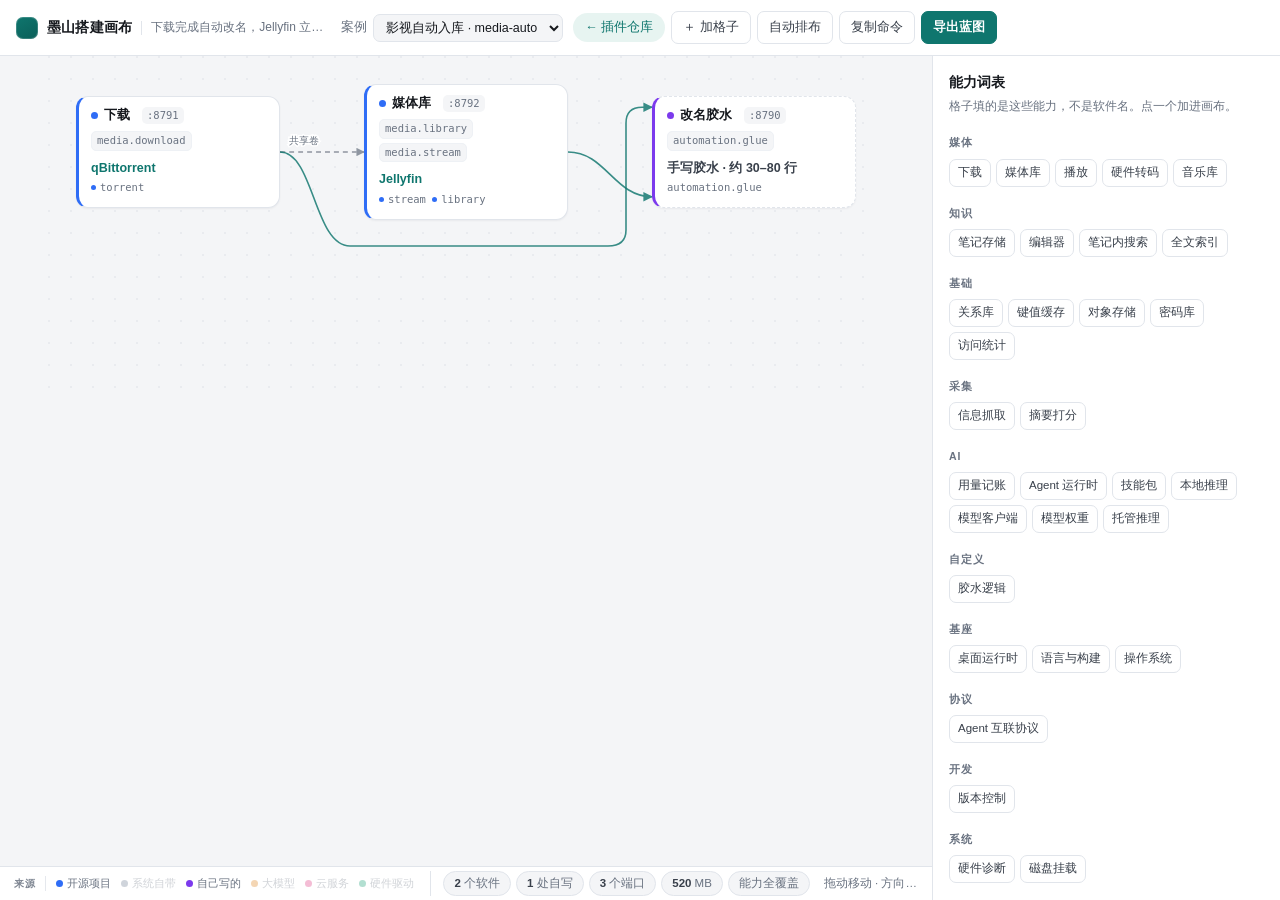
==== commit df43ce8c: "两页对齐到最新一套：画布换成 1327 行新版，插件页换同一套令牌 画布页原来还是 457 行那版（没有案例下拉、没有内置区、没有卡片墙）， 和插件页差了一整代。这次把它换成 moshan-plugi" ====
--- a/canvas.html
+++ b/canvas.html
@@ -5,124 +5,418 @@
 <meta name="viewport" content="width=device-width,initial-scale=1">
 <title>墨山 · 搭建画布</title>
 <style>
+  /* ---------- 令牌：间距 4 的倍数，圆角三档，阴影两档 ---------- */
   :root{
-    --bg:#f5f6f8; --panel:#ffffff; --ink:#171a1f; --muted:#666e7a;
-    --line:#dfe3e9; --line-2:#eef1f4; --accent:#0f766e; --accent-soft:#e6f4f1;
-    --warn:#b45309; --warn-soft:#fdf3e3; --err:#b42318; --err-soft:#fdeceb;
+    --bg:#f4f5f7; --bg-2:#e9ebef; --panel:#ffffff;
+    --ink:#15181d; --ink-2:#39404b; --muted:#697280;
+    --line:#e1e5eb; --line-2:#eef1f5;
+    --accent:#0f766e; --accent-soft:#e7f4f1; --accent-line:#b9e3dc;
+    --warn:#a85a0a; --warn-soft:#fdf4e5; --err:#b42318; --err-soft:#fdeceb;
     --mono:ui-monospace,SFMono-Regular,Menlo,Consolas,monospace;
-    --shadow:0 1px 2px rgba(16,24,40,.05),0 8px 24px -12px rgba(16,24,40,.18);
+    --r-lg:14px; --r-md:10px; --r-sm:7px;
+    --s1:0 1px 2px rgba(16,24,40,.05); --s2:0 2px 4px rgba(16,24,40,.05),0 10px 24px -14px rgba(16,24,40,.28);
+    --s3:0 16px 34px -16px rgba(16,24,40,.34),0 2px 6px rgba(16,24,40,.06);
+    --ease:cubic-bezier(.2,.7,.3,1);
   }
   @media (prefers-color-scheme:dark){
     :root{
-      --bg:#101216; --panel:#181b20; --ink:#e8eaed; --muted:#98a1ad;
-      --line:#2a2f37; --line-2:#22262c; --accent:#2dd4bf; --accent-soft:#12312e;
+      --bg:#0f1115; --bg-2:#171a1f; --panel:#181b20;
+      --ink:#e9ebee; --ink-2:#c3c9d2; --muted:#98a1ad;
+      --line:#282d35; --line-2:#21252b;
+      --accent:#2dd4bf; --accent-soft:#0f2e2b; --accent-line:#1d4a45;
       --warn:#f0b357; --warn-soft:#2e2413; --err:#f07b72; --err-soft:#33191a;
-      --shadow:0 1px 2px rgba(0,0,0,.4),0 12px 32px -16px rgba(0,0,0,.7);
+      --s1:0 1px 2px rgba(0,0,0,.5); --s2:0 2px 6px rgba(0,0,0,.45),0 12px 28px -16px rgba(0,0,0,.8);
+      --s3:0 18px 38px -18px rgba(0,0,0,.9),0 2px 8px rgba(0,0,0,.5);
     }
   }
   *{box-sizing:border-box}
   html,body{height:100%}
   body{margin:0;background:var(--bg);color:var(--ink);
     font:14px/1.55 -apple-system,BlinkMacSystemFont,"PingFang SC","Hiragino Sans GB","Microsoft YaHei",sans-serif;
-    display:flex;flex-direction:column;overflow:hidden}
-  header{display:flex;align-items:center;gap:14px;padding:12px 18px;background:var(--panel);
-    border-bottom:1px solid var(--line);flex-wrap:wrap}
-  .brand{font-weight:650;letter-spacing:.2px}
-  .brand small{font-weight:400;color:var(--muted);margin-left:8px}
-  .stats{display:flex;gap:6px;margin-left:auto;flex-wrap:wrap}
-  .stat{font-size:12px;color:var(--muted);background:var(--bg);border:1px solid var(--line);
-    border-radius:999px;padding:3px 10px}
-  .stat b{color:var(--ink);font-weight:600}
+    display:flex;flex-direction:column;overflow:hidden;
+    -webkit-font-smoothing:antialiased}
+  ::selection{background:var(--accent-soft);color:var(--ink)}
+
+  /* ---------- 顶栏 ---------- */
+  header{display:flex;align-items:center;gap:10px;padding:8px 16px;min-height:56px;
+    background:var(--panel);border-bottom:1px solid var(--line);flex-wrap:wrap;row-gap:7px;flex:none}
+  .mark{width:22px;height:22px;border-radius:7px;flex:none;
+    background:linear-gradient(150deg,var(--accent),#0b5f59);
+    box-shadow:inset 0 0 0 1px rgba(255,255,255,.18)}
+  @media (prefers-color-scheme:dark){.mark{background:linear-gradient(150deg,#2dd4bf,#0f766e)}}
+  .brand{display:flex;align-items:center;gap:9px;font-weight:650;letter-spacing:.2px;white-space:nowrap}
+  .brand small{font-weight:400;color:var(--muted);font-size:12px;letter-spacing:0;
+    max-width:180px;overflow:hidden;text-overflow:ellipsis;white-space:nowrap}
+  .brand .sep{width:1px;height:14px;background:var(--line)}
+  .casepick{display:flex;align-items:center;gap:6px;font-size:12.5px;color:var(--muted);white-space:nowrap}
+  .casepick select{font:inherit;font-size:12.5px;color:var(--ink);background:var(--bg);
+    border:1px solid var(--line);border-radius:var(--r-sm);padding:5px 8px;outline:none;max-width:250px}
+  .casepick select:hover{border-color:#cfd6df}
+  .casepick select:focus-visible{border-color:var(--accent);box-shadow:0 0 0 3px var(--accent-soft)}
+  a.jump{font-size:12.5px;color:var(--accent);background:var(--accent-soft);border-radius:999px;
+    padding:5px 12px;text-decoration:none;white-space:nowrap;transition:.14s var(--ease)}
+  a.jump:hover{background:var(--accent-line)}
+  .stats{display:flex;gap:5px;flex-wrap:wrap;align-items:center;flex:none;
+    margin-left:2px;padding-left:12px;border-left:1px solid var(--line)}
+  .stat{font-size:11.5px;color:var(--muted);background:var(--bg);border:1px solid var(--line);
+    border-radius:999px;padding:3px 10px;white-space:nowrap}
+  .stat b{color:var(--ink-2);font-weight:650;font-variant-numeric:tabular-nums}
   .stat.bad{color:var(--err);background:var(--err-soft);border-color:transparent}
-  button{font:inherit;cursor:pointer;border:1px solid var(--line);background:var(--panel);
-    color:var(--ink);border-radius:8px;padding:6px 12px;transition:.14s}
-  button:hover{border-color:var(--accent);color:var(--accent)}
-  button.primary{background:var(--accent);border-color:var(--accent);color:#fff}
-  button.primary:hover{filter:brightness(1.08);color:#fff}
+  .stat.bad b{color:var(--err)}
+  .acts{display:flex;gap:6px;align-items:center}
+  button{font:inherit;font-size:12.5px;cursor:pointer;border:1px solid var(--line);background:var(--panel);
+    color:var(--ink-2);border-radius:var(--r-sm);padding:6px 11px;transition:.14s var(--ease);white-space:nowrap}
+  button:hover{border-color:#cbd2db;color:var(--ink);box-shadow:var(--s1)}
+  button:active{transform:translateY(1px)}
+  button:focus-visible{outline:2px solid var(--accent);outline-offset:2px}
+  button.primary{background:var(--accent);border-color:var(--accent);color:#fff;font-weight:600}
+  button.primary:hover{filter:brightness(1.08);color:#fff;box-shadow:0 4px 12px -4px rgba(15,118,110,.5)}
+
+  /* ---------- 舞台 ---------- */
   main{flex:1;display:flex;min-height:0}
-  .stage{flex:1;position:relative;overflow:auto;padding:0}
-  #canvas{position:relative;height:100%;min-height:420px}
+  .stage{flex:1;position:relative;min-width:0;overflow:hidden;display:flex;flex-direction:column}
+  .scroller{position:relative;flex:1;min-height:0;overflow:auto;overscroll-behavior:contain}
+  #canvas{position:relative;width:100%;height:100%;margin:0 auto;   /* 图比视口窄时居中，而不是贴左边 */
+    background-image:radial-gradient(circle at 1px 1px,var(--bg-2) 1px,transparent 0);
+    background-size:22px 22px;background-position:0 0}
   svg#edges{position:absolute;left:0;top:0;pointer-events:none;overflow:visible}
-  .card{position:absolute;width:208px;background:var(--panel);border:1px solid var(--line);
-    border-radius:12px;padding:11px 12px;box-shadow:var(--shadow);cursor:pointer;transition:.16s}
-  .card:hover{border-color:var(--accent)}
-  .card.active{border-color:var(--accent);box-shadow:0 0 0 2px var(--accent-soft),var(--shadow)}
-  .card.custom{border-style:dashed}
-  .card .lb{font-weight:650;font-size:13px}
-  .card .lb .port{float:right;font:11px/1.6 var(--mono);color:var(--muted);font-weight:400}
-  .card .need{display:flex;flex-wrap:wrap;gap:4px;margin:6px 0 7px}
-  .card .need span{font:11px/1.5 var(--mono);background:var(--bg);border:1px solid var(--line-2);
+  svg#edges .hit{pointer-events:stroke;stroke:transparent;stroke-width:14;fill:none;cursor:default}
+  svg#edges .line{fill:none;stroke:var(--accent);stroke-width:1.6;opacity:.82;transition:stroke-width .12s,opacity .12s}
+  svg#edges .line.vol{stroke:var(--muted);stroke-dasharray:5 4;stroke-width:1.4;opacity:.72}
+  svg#edges g.eg:hover .line{stroke-width:2.8;opacity:1}
+
+  /* ---------- 卡片 ---------- */
+  .card{position:absolute;width:204px;background:var(--panel);
+    border:1px solid var(--line);border-left:3px solid var(--o,var(--line));
+    border-radius:12px;padding:10px 12px 11px;
+    box-shadow:var(--s1);cursor:grab;user-select:none;touch-action:none;
+    transition:box-shadow .16s var(--ease),border-color .16s var(--ease),transform .16s var(--ease)}
+  .card:hover{box-shadow:var(--s2);border-color:#d3d9e2;border-left-color:var(--o,var(--line))}
+  .card:focus-visible{outline:2px solid var(--accent);outline-offset:3px}
+  /* 选中用外圈，不抢左边那条来源色 */
+  .card.active{border-color:var(--line);border-left-color:var(--o,var(--line));
+    box-shadow:0 0 0 2px var(--accent),var(--s2)}
+  .card.dragging{cursor:grabbing;box-shadow:var(--s3);transform:scale(1.012);z-index:6}
+  .card.custom{border-style:dashed;border-left-style:solid;border-left-color:var(--o)}
+  .card .lb{display:flex;align-items:center;gap:6px;font-weight:650;font-size:13px;line-height:1.3}
+  .card .lb .nm{overflow:hidden;text-overflow:ellipsis;white-space:nowrap}
+  .card .lb .port{margin-left:6px;font:10.5px/1.6 var(--mono);color:var(--muted);
+    background:var(--bg);border-radius:5px;padding:0 5px;flex:none}
+  .card .lb .port.od{color:var(--warn);background:var(--warn-soft);font-family:inherit;font-size:10px}
+  .dot{display:inline-block;width:7px;height:7px;border-radius:50%;background:var(--o,var(--muted));flex:none}
+  .card .need{display:flex;flex-wrap:wrap;gap:4px;margin:7px 0 8px}
+  .card .need span{font:10.5px/1.5 var(--mono);background:var(--bg);border:1px solid var(--line-2);
     color:var(--muted);border-radius:5px;padding:1px 5px}
-  .card .pick{font-size:12px;color:var(--accent);font-weight:600;overflow:hidden;text-overflow:ellipsis;white-space:nowrap}
+  .card .pick{font-size:12.5px;color:var(--accent);font-weight:600;
+    overflow:hidden;text-overflow:ellipsis;white-space:nowrap}
   .card .pick.empty{color:var(--err)}
-  .card .pick.manual{color:var(--muted);font-weight:500}
-  .card .mods{font:11px/1.5 var(--mono);color:var(--muted);overflow:hidden;text-overflow:ellipsis;white-space:nowrap}
-  .card .gap{margin-top:6px;font-size:11px;color:var(--warn);background:var(--warn-soft);
+  .card .pick.manual{color:var(--ink-2);font-weight:600}
+  .card .mods{font:10.5px/1.6 var(--mono);color:var(--muted);
+    overflow:hidden;text-overflow:ellipsis;white-space:nowrap;margin-top:1px}
+  .card .gap{margin-top:7px;font-size:10.5px;color:var(--warn);background:var(--warn-soft);
     border-radius:5px;padding:2px 6px;display:inline-block}
-  aside{width:344px;flex:none;background:var(--panel);border-left:1px solid var(--line);
+  /* 子卡：同一个进程里的面板，不是独立服务 —— 所以是胶囊不是卡片 */
+  .card .kids{display:flex;flex-wrap:wrap;gap:4px;margin-top:8px;padding-top:7px;align-items:center;
+    border-top:1px dashed var(--line)}
+  .card .kcap{font-size:9.5px;letter-spacing:.06em;color:var(--muted);flex:none;margin-right:1px}
+  .card .kid{display:inline-flex;align-items:center;gap:4px;font-size:10.5px;color:var(--ink-2);
+    background:var(--bg);border:1px solid var(--line-2);border-radius:999px;padding:0 7px 0 5px;
+    cursor:pointer;transition:.12s var(--ease)}
+  .card .kid:hover{border-color:var(--accent-line);color:var(--accent);background:var(--accent-soft)}
+  .card .kid.on{border-color:var(--accent);color:var(--accent);background:var(--accent-soft)}
+  .card .kid i{display:inline-block;width:5px;height:5px;border-radius:50%;background:var(--o,var(--muted))}
+  .mdot{display:inline-block;width:5px;height:5px;border-radius:50%;margin-right:4px;vertical-align:1px}
+
+  /* ---- 内置区：收起来是那排胶囊，展开就是一块虚线框。
+     虚线框是投放目标：把外面的卡拖进去，它就并进这个进程、变成内置面板 ---- */
+  .card .kbtn{margin-left:auto;flex:none;font:10px/1.6 var(--mono);color:var(--muted);cursor:pointer;
+    background:var(--bg);border:1px solid var(--line-2);border-radius:5px;padding:0 5px;
+    transition:.12s var(--ease)}
+  .card .kbtn:hover{color:var(--accent);border-color:var(--accent-line);background:var(--accent-soft)}
+  .card .bzone{margin-top:8px;border:1.5px dashed var(--line);border-radius:9px;
+    background:var(--bg);padding:7px 7px 7px;transition:.12s var(--ease)}
+  .card .bzone.hot{border-color:var(--accent);background:var(--accent-soft)}
+  .card .bzone .bh{display:flex;align-items:center;gap:5px;font-size:10px;letter-spacing:.04em;
+    color:var(--muted);margin-bottom:5px;line-height:1.4;white-space:nowrap;overflow:hidden}
+  .card .bzone .bh b{color:var(--ink-2);font-weight:650;letter-spacing:0;flex:none}
+  .card .bzone .bh span{overflow:hidden;text-overflow:ellipsis}
+  .card .bzone .bh .wbtn{margin-left:auto;flex:none;font-size:9.5px;line-height:1.6;letter-spacing:0;
+    color:var(--muted);cursor:pointer;background:var(--panel);border:1px solid var(--line-2);
+    border-radius:4px;padding:0 5px;transition:.12s var(--ease)}
+  .card .bzone .bh .wbtn:hover{color:var(--accent);border-color:var(--accent-line);background:var(--accent-soft)}
+  .card .bzone .bi{display:flex;align-items:center;gap:5px;font-size:11px;color:var(--ink-2);
+    padding:2px 4px;border-radius:5px;cursor:pointer;line-height:1.5;position:relative}
+  .card .bzone .bi:hover{background:var(--panel)}
+  .card .bzone .bi.on{background:var(--accent-soft);color:var(--accent)}
+  .card .bzone .bi > .nm2{flex:1;min-width:0;overflow:hidden;text-overflow:ellipsis;white-space:nowrap}
+  .card .bzone .bi .cp{flex:none;font:9px var(--mono);color:var(--muted);max-width:66px;
+    overflow:hidden;text-overflow:ellipsis;white-space:nowrap;text-align:right;opacity:.85}
+  .card .bzone .bi .out{position:absolute;right:2px;top:50%;transform:translateY(-50%);flex:none;
+    border:0;background:var(--panel);color:var(--muted);cursor:pointer;
+    font-size:11px;line-height:1;padding:2px 3px;border-radius:4px;opacity:0;transition:.12s}
+  .card .bzone .bi:hover .out{opacity:1}
+  .card .bzone .bi .out:hover{color:var(--err);background:var(--err-soft)}
+  .card .bzone .ph{font-size:10px;color:var(--muted);line-height:1.55;padding:2px 4px 1px}
+
+  /* ---- 内置面板的卡面：点开时是浮的一小张（.pop），全部展开时铺成墙（.wcard） ---- */
+  .pop{position:absolute;z-index:22;width:214px;background:var(--panel);border:1px solid var(--line);
+    border-left:3px solid var(--o,var(--line));border-radius:12px;padding:9px 11px 10px;
+    box-shadow:var(--s3);animation:popin .12s var(--ease)}
+  @keyframes popin{from{opacity:0;transform:translateY(-3px)}to{opacity:1;transform:none}}
+  :is(.pop,.wcard) .hd{display:flex;align-items:center;gap:6px;font-weight:650;font-size:12.5px;line-height:1.3}
+  :is(.pop,.wcard) .hd > span:first-of-type{flex:1;min-width:0}
+  :is(.pop,.wcard) .hd .x{margin-left:auto;border:0;background:none;color:var(--muted);cursor:pointer;
+    font-size:15px;line-height:1;padding:0 2px;border-radius:4px}
+  :is(.pop,.wcard) .hd .x:hover{color:var(--err);background:var(--err-soft)}
+  :is(.pop,.wcard) .sub{font-size:10.5px;color:var(--muted);margin-top:6px;line-height:1.55}
+  :is(.pop,.wcard) .caps{display:flex;flex-wrap:wrap;gap:4px;margin-top:7px}
+  :is(.pop,.wcard) .caps span{font:10px/1.6 var(--mono);color:var(--muted);background:var(--bg);
+    border:1px solid var(--line-2);border-radius:5px;padding:0 5px}
+  .wcard .caps span{background:var(--panel)}
+  :is(.pop,.wcard) .ml{margin-top:7px;font-size:10.5px;color:var(--ink-2);line-height:1.65}
+  :is(.pop,.wcard) .ml i{display:inline-block;width:5px;height:5px;border-radius:50%;margin-right:3px;vertical-align:1px}
+  :is(.pop,.wcard) .ml .mo{display:inline-block;white-space:nowrap;margin:1px 9px 1px 0}
+  :is(.pop,.wcard) .acts{display:flex;gap:6px;margin-top:9px}
+  :is(.pop,.wcard) .acts button{font-size:11px;padding:3px 8px;line-height:1.5}
+
+  /* ---- 「全部展开」：把父卡里那几块面板摊成一面卡片墙 ----
+     浮层，不参与排布也不进导出，所以布局算法一行都不用动 */
+  .wallwrap{position:absolute;inset:0 0 34px 0;z-index:26;overflow:auto;padding:22px;
+    display:flex;justify-content:center;
+    background:rgba(16,24,40,.16);animation:wfade .13s var(--ease)}
+  @media (prefers-color-scheme:dark){ .wallwrap{background:rgba(0,0,0,.46)} }
+  @keyframes wfade{from{opacity:0}to{opacity:1}}
+  .wall{width:min(780px,100%);margin:auto 0;background:var(--panel);border:1px solid var(--line);
+    border-radius:var(--r-lg);box-shadow:var(--s3);padding:12px 14px 14px;
+    animation:wpop .16s var(--ease)}
+  @keyframes wpop{from{opacity:0;transform:translateY(-6px)}to{opacity:1;transform:none}}
+  .wall .whd{display:flex;align-items:center;gap:6px;flex-wrap:wrap;font-size:13px;font-weight:650;line-height:1.4}
+  .wall .whd .dot{width:7px;height:7px;border-radius:50%;background:var(--o,var(--line));flex:none}
+  .wall .whd .wsub{flex:1 1 100%;font-weight:400;font-size:10.5px;color:var(--muted);
+    margin-top:1px;line-height:1.5}
+  .wall .whd .wacts{margin-left:auto;display:flex;align-items:center;gap:6px;flex:none}
+  .wall .whd .wacts button{font-size:11px;padding:2px 8px;line-height:1.6}
+  .wall .whd .wacts .x{border:0;background:none;color:var(--muted);cursor:pointer;
+    font-size:16px;line-height:1;padding:0 3px;border-radius:4px}
+  .wall .whd .wacts .x:hover{color:var(--err);background:var(--err-soft)}
+  .wall .wgrid{display:grid;grid-template-columns:repeat(3,minmax(0,1fr));
+    grid-auto-rows:1fr;gap:9px;margin-top:11px}
+  @media (max-width:860px){ .wall .wgrid{grid-template-columns:repeat(2,minmax(0,1fr))} }
+  .wcard{display:flex;flex-direction:column;background:var(--bg-2);border:1px solid var(--line);
+    border-left:3px solid var(--o,var(--line));border-radius:10px;padding:8px 10px 9px 9px}
+  .wcard .acts{margin-top:auto}
+  .wcard.on{border-color:var(--accent-line);border-left-color:var(--accent);background:var(--accent-soft)}
+  .card .bzone .teaser{display:flex;align-items:center;gap:6px;font-size:10.5px;color:var(--muted);
+    line-height:1.5;padding:2px 4px 1px;flex-wrap:wrap}
+  .card .bzone .teaser button{font-size:10px;padding:1px 6px;line-height:1.6}
+
+  /* ---------- 浮动图例 / 提示 ---------- */
+  .statusbar{flex:none;display:flex;align-items:center;gap:14px;height:34px;padding:0 14px;
+    border-top:1px solid var(--line);background:var(--panel);min-width:0}
+  .legend{display:flex;gap:10px;align-items:center;font-size:11px;color:var(--muted);flex:none}
+  .legend .cap{font-weight:650;letter-spacing:.07em;text-transform:uppercase;font-size:10px;
+    color:var(--muted);opacity:.85;border-right:1px solid var(--line);padding-right:10px}
+  .legend span{white-space:nowrap;transition:opacity .18s}
+  .legend i{display:inline-block;width:7px;height:7px;border-radius:50%;margin-right:4px}
+  .legend .off{opacity:.3}
+  .hintbar{margin-left:auto;text-align:right;font-size:11.5px;color:var(--muted);line-height:1.5;
+    white-space:nowrap;overflow:hidden;text-overflow:ellipsis;min-width:0}
+  .hintbar.warn{color:var(--warn)}
+  @media (max-width:980px){.hintbar{display:none}}
+
+  /* ---------- 检查器 ---------- */
+  aside{width:348px;flex:none;background:var(--panel);border-left:1px solid var(--line);
     display:flex;flex-direction:column;min-height:0}
-  .insp{overflow:auto;padding:14px 16px 28px}
-  .insp h3{margin:0 0 2px;font-size:14px}
-  .insp h4{margin:16px 0 7px;font-size:11px;letter-spacing:.08em;text-transform:uppercase;color:var(--muted);font-weight:600}
-  .insp p.hint{margin:0 0 10px;color:var(--muted);font-size:12px}
-  .cands{list-style:none;margin:0;padding:0;display:flex;flex-direction:column;gap:7px}
-  .cand{border:1px solid var(--line);border-radius:9px;padding:8px 10px;cursor:pointer;transition:.14s}
-  .cand:hover{border-color:var(--accent)}
+  .insp{overflow:auto;padding:16px 16px 32px}
+  .insp h3{margin:0 0 3px;font-size:14px;display:flex;align-items:center;gap:6px}
+  .insp h4{margin:18px 0 8px;font-size:10.5px;letter-spacing:.09em;text-transform:uppercase;
+    color:var(--muted);font-weight:650}
+  .insp p.hint{margin:0 0 12px;color:var(--muted);font-size:12px;line-height:1.65}
+  .insp code{font:11.5px/1.5 var(--mono);background:var(--bg);border-radius:4px;padding:1px 4px}
+  .cands{list-style:none;margin:0;padding:0;display:flex;flex-direction:column;gap:6px}
+  .cand{border:1px solid var(--line);border-radius:var(--r-md);padding:8px 10px;cursor:pointer;
+    transition:.14s var(--ease)}
+  .cand:hover{border-color:#cbd2db;box-shadow:var(--s1)}
   .cand.sel{border-color:var(--accent);background:var(--accent-soft)}
+  .cand:focus-visible{outline:2px solid var(--accent);outline-offset:2px}
   .cand .r1{display:flex;align-items:baseline;gap:6px}
-  .cand .r1 b{font-size:13px}
+  .cand .r1 b{font-size:12.5px;display:inline-flex;align-items:center;gap:6px}
   .cand .r1 .sc{margin-left:auto;font:11px/1 var(--mono);color:var(--accent);font-variant-numeric:tabular-nums}
   .cand .r2{font-size:11px;color:var(--muted);margin-top:3px}
   .bar{height:3px;border-radius:2px;background:var(--line-2);margin-top:6px;overflow:hidden}
   .bar i{display:block;height:100%;background:var(--accent);border-radius:2px}
-  .mods{list-style:none;margin:7px 0 0;padding:0;display:flex;flex-direction:column;gap:3px}
-  .mods li{display:flex;gap:7px;align-items:flex-start;font-size:11.5px;color:var(--muted)}
-  .mods input{margin:2px 0 0;accent-color:var(--accent)}
+  ul.mods{list-style:none;margin:7px 0 0;padding:0;display:flex;flex-direction:column;gap:3px}
+  .mods li{display:flex;gap:7px;align-items:flex-start;font-size:11.5px;color:var(--muted);line-height:1.5}
+  .mods input{margin:2px 0 0;accent-color:var(--accent);flex:none}
   .mods b{color:var(--ink);font-weight:500}
+  /* 内置面板的检查器 */
+  .bnote{background:var(--accent-soft);border-radius:var(--r-sm);padding:9px 11px;font-size:12px;
+    line-height:1.75;color:var(--ink-2);margin:0 0 4px}
+  .km-list{display:flex;flex-direction:column;gap:2px}
+  .km{display:flex;align-items:baseline;gap:6px;font-size:12px;padding:4px 0;
+    border-bottom:1px solid var(--line-2)}
+  .km b{font-weight:500;color:var(--ink)}
+  .km .tag{margin-left:auto}
+  .km .tag+.tag{margin-left:0}
+  .kmn{font-size:11px;color:var(--muted);line-height:1.6;padding:0 0 5px 11px;margin-top:-3px}
   .row{display:flex;gap:6px;align-items:center}
-  .row select,.row input{flex:1;min-width:0;font:inherit;font-size:12px;padding:5px 7px;border-radius:7px;
+  .row select,.row input{flex:1;min-width:0;font:inherit;font-size:12px;padding:5px 7px;border-radius:var(--r-sm);
+    border:1px solid var(--line);background:var(--panel);color:var(--ink);outline:none}
+  .row select:focus-visible,.row input:focus-visible{border-color:var(--accent);box-shadow:0 0 0 3px var(--accent-soft)}
+  .field{display:flex;align-items:center;gap:8px;margin-bottom:9px;font-size:12px;color:var(--muted)}
+  .field select{flex:none;font:inherit;font-size:12px;padding:4px 6px;border-radius:var(--r-sm);
     border:1px solid var(--line);background:var(--panel);color:var(--ink)}
-  .edge-item{display:flex;gap:8px;align-items:center;font-size:12px;padding:6px 8px;border:1px solid var(--line-2);
-    border-radius:7px;margin-bottom:5px}
-  .edge-item .x{margin-left:auto;color:var(--muted);cursor:pointer;border:0;background:none;padding:0 2px;font-size:14px}
-  .edge-item .x:hover{color:var(--err)}
+  .edge-item{display:flex;gap:8px;align-items:center;font-size:11.5px;padding:6px 8px;
+    border:1px solid var(--line-2);border-radius:var(--r-sm);margin-bottom:5px;color:var(--ink-2)}
+  .edge-item .x{margin-left:auto;color:var(--muted);cursor:pointer;border:0;background:none;
+    padding:0 3px;font-size:14px;line-height:1;border-radius:4px}
+  .edge-item .x:hover{color:var(--err);background:var(--err-soft);box-shadow:none}
   .tag{font:10px/1.6 var(--mono);padding:0 5px;border-radius:4px;background:var(--bg);
-    border:1px solid var(--line-2);color:var(--muted)}
+    border:1px solid var(--line-2);color:var(--muted);white-space:nowrap}
   .empty{color:var(--muted);font-size:12.5px;line-height:1.9}
-  .toast{position:fixed;left:50%;bottom:26px;transform:translateX(-50%) translateY(14px);
-    background:var(--ink);color:var(--bg);font-size:12.5px;padding:8px 16px;border-radius:8px;
-    opacity:0;pointer-events:none;transition:.22s;z-index:9}
+  .toast{position:fixed;left:50%;bottom:26px;transform:translateX(-50%) translateY(10px);
+    background:var(--ink);color:var(--bg);font-size:12.5px;padding:9px 16px;border-radius:var(--r-md);
+    box-shadow:var(--s3);opacity:0;pointer-events:none;transition:.2s var(--ease);z-index:9}
   .toast.on{opacity:1;transform:translateX(-50%) translateY(0)}
-  @media (max-width:820px){aside{display:none}}
+  @media (max-width:1180px){.statusbar .stat:nth-child(n+3){display:none}}
+  @media (max-width:980px){.stats{display:none}}
+  @media (max-width:900px){aside{display:none}}
+  @media (prefers-color-scheme:dark){            /* 深色主题主按钮：薄荷绿上压深字 */
+    button.primary{color:#052622}
+    button.primary:hover{color:#052622}
+  }
+  @media (prefers-reduced-motion:reduce){*{transition:none!important}}
 </style>
 </head>
 <body>
 <header>
-  <div class="brand">墨山搭建画布<small id="bpname"></small></div>
-  <div class="stats" id="stats"></div>
-  <button id="btn-add">＋ 加格子</button>
-  <button id="btn-cmd">复制解析命令</button>
-  <button class="primary" id="btn-export">导出蓝图</button>
+  <div class="brand"><span class="mark"></span>墨山搭建画布<span class="sep"></span><small id="bpname"></small></div>
+  <label class="casepick">案例<select id="case"></select></label>
+  <div class="acts">
+    <a class="jump" href="market.html" title="已经知道要装什么？回仓库搜索、勾模块">← 插件仓库</a>
+    <button id="btn-add" title="在检查器里按能力加一格">＋ 加格子</button>
+    <button id="btn-layout" title="清掉手动拖动的位置，按连线重新排布">自动排布</button>
+    <button id="btn-cmd" title="复制生成清单的命令">复制命令</button>
+    <button class="primary" id="btn-export">导出蓝图</button>
+  </div>
 </header>
 <main>
-  <section class="stage"><div id="canvas"><svg id="edges"></svg><div id="slots"></div></div></section>
+  <section class="stage" id="stage">
+    <div class="scroller"><div id="canvas"><svg id="edges"></svg><div id="slots"></div></div></div>
+    <div class="statusbar">
+      <div class="legend" id="legend"></div>
+      <div class="stats" id="stats"></div>
+      <div class="hintbar" id="hint"></div>
+    </div>
+  </section>
   <aside><div class="insp" id="insp"></div></aside>
 </main>
 <div class="toast" id="toast"></div>
 
-<script type="application/json" id="catalog">{"$schema":"https://moshan.dev/schema/catalog-1.json","spec":"1.0","name":"moshan 官方能力目录","updated":"2026-11-24","capabilities":[{"id":"media.download","label":"下载","group":"媒体","desc":"把种子/链接变成磁盘上的文件"},{"id":"media.library","label":"媒体库","group":"媒体","desc":"扫描目录、刮削元数据、生成可播放条目"},{"id":"media.stream","label":"播放","group":"媒体","desc":"对外提供播放页面与串流接口"},{"id":"media.transcode","label":"硬件转码","group":"媒体","desc":"借助 GPU 实时转码，弱设备也能播"},{"id":"media.music","label":"音乐库","group":"媒体","desc":"音频专用库与客户端协议（Subsonic）"},{"id":"note.store","label":"笔记存储","group":"知识","desc":"文档落盘与版本"},{"id":"note.edit","label":"编辑器","group":"知识","desc":"人可写字的界面（Markdown/块编辑）"},{"id":"note.search","label":"笔记内搜索","group":"知识","desc":"自带全文检索"},{"id":"search.fulltext","label":"全文索引","group":"知识","desc":"独立检索引擎，中文分词友好"},{"id":"db.relational","label":"关系库","group":"基础","desc":"PostgreSQL 协议的关系型数据库"},{"id":"cache.kv","label":"键值缓存","group":"基础","desc":"Redis 协议的缓存/队列"},{"id":"storage.object","label":"对象存储","group":"基础","desc":"S3 协议的文件桶"},{"id":"auth.vault","label":"密码库","group":"基础","desc":"口令与密钥保管、自动填充"},{"id":"analytics.stats","label":"访问统计","group":"基础","desc":"隐私友好的页面统计"},{"id":"news.fetch","label":"信息抓取","group":"采集","desc":"把 RSS/公众号变成结构化条目"},{"id":"news.digest","label":"摘要打分","group":"采集","desc":"去重、排序、生成每日摘要"},{"id":"ai.usage","label":"用量记账","group":"AI","desc":"按会话统计 token 与花费"},{"id":"automation.glue","label":"胶水逻辑","group":"自定义","desc":"把上面这些接起来的那几十行代码，通常没有现成软件"},{"id":"dev.runtime","label":"桌面运行时","group":"基座","desc":"把 Web 或原生代码跑成桌面 / 本地应用的那一层"},{"id":"dev.build","label":"语言与构建","group":"基座","desc":"决定二进制体积、启动速度与分发方式的底层选择"},{"id":"ai.protocol","label":"Agent 互联协议","group":"协议","desc":"Agent 与工具、Agent 与 Agent、Agent 与界面之间的标准接口"},{"id":"dev.vcs","label":"版本控制","group":"开发","desc":"仓库、提交、差异比对"},{"id":"sys.diagnose","label":"硬件诊断","group":"系统","desc":"把系统底层的硬件状态翻译成人话"},{"id":"sys.mount","label":"磁盘挂载","group":"系统","desc":"把外置盘接进文件系统，并安全弹出"},{"id":"os.distro","label":"操作系统","group":"基座","desc":"宿主底座本身，不是跑在它上面的服务"},{"id":"doc.office","label":"办公文档","group":"文档","desc":"docx / xlsx / pptx 的读写与格式转换"},{"id":"remote.desktop","label":"远程桌面","group":"网络","desc":"远程看到并操作另一台机器的屏幕"},{"id":"net.overlay","label":"虚拟组网","group":"网络","desc":"把多台机器组成一个虚拟内网"},{"id":"net.transfer","label":"局域网传输","group":"网络","desc":"同一网段内直传文件，不过云"},{"id":"ui.overlay","label":"桌面浮层","group":"界面","desc":"菜单栏或屏幕上的常驻小块信息"},{"id":"file.shelf","label":"拖放暂存","group":"界面","desc":"拖拽过程中的临时置物架"},{"id":"ops.monitor","label":"状态监控","group":"运维","desc":"把 CPU / 负载这类指标变得一眼可见"},{"id":"ai.agent","label":"Agent 运行时","group":"AI","desc":"跑 Agent 循环、调度工具与权限"},{"id":"ai.skill","label":"技能包","group":"AI","desc":"给 Agent 读的说明书，不是独立进程"},{"id":"ai.local","label":"本地推理","group":"AI","desc":"在本机加载权重并提供推理端点"},{"id":"ai.client","label":"模型客户端","group":"AI","desc":"在同一个界面里切多家模型"},{"id":"geo.map","label":"离线地图","group":"地理","desc":"不联网也能用的地图与导航"},{"id":"ai.model","label":"模型权重","group":"AI","desc":"一份可下载的权重 + 模型卡，不是服务"},{"id":"ai.inference","label":"托管推理","group":"AI","desc":"厂商托管的 API 端点，按 token 计费"}],"entries":[{"id":"qbittorrent","name":"qBittorrent","repo":"qbittorrent/qBittorrent","kind":"container","image":"linuxserver/qbittorrent","sample_tag":"4.6.7","license":"GPL-2.0","tier":"official","cost":{"ram_mb":120,"disk_gb":1},"notes":"种子下载的事实标准，WebUI 有完整 REST API，胶水最爱接它。","modules":[{"id":"torrent","label":"BT/磁力下载","capability":"media.download","default":true,"port":{"name":"webui","port":8080,"protocol":"http"},"shared":{"name":"downloads","container":"/downloads"},"config":{"WEBUI_PORT":"8080","PUID":"501","PGID":"20"},"note":"胶水每 30 秒查 /api/v2/torrents/info，挑出「已完成但未改名」的条目","artifact":{"kind":"image","ref":"linuxserver/qbittorrent:4.6.7","size_mb":190}}],"tags":["download","network","web","selfhost"]},{"id":"jellyfin","name":"Jellyfin","repo":"jellyfin/jellyfin","kind":"container","image":"jellyfin/jellyfin","sample_tag":"10.10.3","license":"GPL-2.0","tier":"official","cost":{"ram_mb":400,"disk_gb":2},"notes":"完全开源、无账号、无付费墙。模块拆得最干净：库、播放、转码可以只要其中一个。","modules":[{"id":"stream","label":"播放与 WebUI","capability":"media.stream","default":true,"port":{"name":"webui","port":8096,"protocol":"http"},"note":"改名落盘后调 /Library/Refresh，让它立刻扫到新文件，不用等定时任务","artifact":{"kind":"image","ref":"jellyfin/jellyfin:10.10.3","variants":{"vaapi":"jellyfin/jellyfin:10.10.3-vaapi","nvidia":"jellyfin/jellyfin:10.10.3-nvidia"},"size_mb":260}},{"id":"library","label":"媒体库刮削","capability":"media.library","default":true,"port":{"name":"webui","port":8096,"protocol":"http"},"note":"靠共享目录拿文件，不靠网络地址，所以连法是卷不是 URL","artifact":{"kind":"none","note":"同一镜像内的媒体库管理，勾选即用，不额外下载"}},{"id":"transcode","label":"VAAPI 硬转码","capability":"media.transcode","default":false,"port":{"name":"webui","port":8096,"protocol":"http"},"requires":["media.library"],"cost":{"ram_mb":300,"gpu":true},"config":{"JELLYFIN_HWACCEL":"vaapi"},"note":"默认关闭。启用需透传 /dev/dri，镜像整体换成 -vaapi 变体（约 490MB，替换而非叠加）","artifact":{"kind":"none","variant":"vaapi","size_mb":490,"note":"整镜替换为 -vaapi 变体（含基础层），并透传 /dev/dri；不勾则仍用基础镜像"}}],"tags":["media","web","backend","selfhost"]},{"id":"navidrome","name":"Navidrome","repo":"navidrome/navidrome","kind":"container","image":"deluan/navidrome","sample_tag":"0.53.3","license":"GPL-3.0","tier":"community","cost":{"ram_mb":150,"disk_gb":0.5},"modules":[{"id":"music","label":"音乐库","capability":"media.music","default":true,"port":{"name":"webui","port":4533,"protocol":"http"},"shared":{"name":"music","container":"/music"},"note":"兼容 Subsonic 协议，手机端可以直接用 play:Sub / substreamer","artifact":{"kind":"image","ref":"deluan/navidrome:0.53.3","size_mb":60}}],"tags":["media","web","backend","selfhost"]},{"id":"siyuan","name":"思源笔记","repo":"siyuan-note/siyuan","kind":"container","image":"b3log/siyuan","sample_tag":"v3.1.11","license":"AGPL-3.0","tier":"official","cost":{"ram_mb":200,"disk_gb":1},"notes":"块级编辑器 + 自带全文检索 + 完整 HTTP API，最适合当「知识沉淀」那一格。","modules":[{"id":"store","label":"文档存储","capability":"note.store","default":true,"port":{"name":"webui","port":6806,"protocol":"http"},"config":{"SIYUAN_ACCESS_AUTH_CODE":"${secret}"},"note":"胶水用 /api/filetree/createDocWithMd 写文档，用 /api/query/sql 查已有标题做去重","artifact":{"kind":"image","ref":"b3log/siyuan:v3.1.11","size_mb":180}},{"id":"edit","label":"块编辑器","capability":"note.edit","default":true,"port":{"name":"webui","port":6806,"protocol":"http"},"artifact":{"kind":"none","note":"编辑器是同一镜像的内置前端"}},{"id":"search","label":"内置检索","capability":"note.search","default":false,"port":{"name":"webui","port":6806,"protocol":"http"},"note":"条目上千以后中文分词会变差，那时候再换 meilisearch","artifact":{"kind":"none","note":"内置搜索索引，勾选只打开开关"}}],"tags":["data","ui","desktop","selfhost"]},{"id":"meilisearch","name":"Meilisearch","repo":"meilisearch/meilisearch","kind":"container","image":"getmeili/meilisearch","sample_tag":"v1.11","license":"MIT","tier":"official","cost":{"ram_mb":180,"disk_gb":1},"modules":[{"id":"index","label":"全文索引","capability":"search.fulltext","default":true,"port":{"name":"api","port":7700,"protocol":"http"},"config":{"MEILI_MASTER_KEY":"${secret}","MEILI_NO_ANALYTICS":"true"},"note":"它不主动拉数据：由胶水把文档 POST /indexes/notes/documents 推给它","artifact":{"kind":"image","ref":"getmeili/meilisearch:v1.11","size_mb":130}}],"tags":["search","backend","native","selfhost"]},{"id":"postgres","name":"PostgreSQL","repo":"postgres/postgres","kind":"container","image":"postgres","sample_tag":"16.4-alpine","license":"PostgreSQL","tier":"official","cost":{"ram_mb":200,"disk_gb":2},"modules":[{"id":"db","label":"关系库","capability":"db.relational","default":true,"port":{"name":"pgsql","port":5432,"protocol":"tcp"},"config":{"POSTGRES_PASSWORD":"${secret}","POSTGRES_DB":"app"},"artifact":{"kind":"image","ref":"postgres:16.4-alpine","size_mb":240}}],"tags":["data","backend","native","selfhost"]},{"id":"redis","name":"Redis","repo":"redis/redis","kind":"container","image":"redis","sample_tag":"7.4.1-alpine","license":"BSD-3-Clause","tier":"official","cost":{"ram_mb":60,"disk_gb":0.2},"modules":[{"id":"kv","label":"键值缓存","capability":"cache.kv","default":true,"port":{"name":"redis","port":6379,"protocol":"tcp"},"artifact":{"kind":"image","ref":"redis:7.4.1-alpine","size_mb":40}}],"tags":["data","backend","native","selfhost"]},{"id":"minio","name":"MinIO","repo":"minio/minio","kind":"container","image":"minio/minio","sample_tag":"RELEASE.2024-10-13T13-34-11Z","license":"AGPL-3.0","tier":"official","cost":{"ram_mb":250,"disk_gb":1},"modules":[{"id":"object","label":"S3 对象存储","capability":"storage.object","default":true,"port":{"name":"api","port":9000,"protocol":"http"},"config":{"MINIO_ROOT_USER":"moshan","MINIO_ROOT_PASSWORD":"${secret}"},"artifact":{"kind":"image","ref":"minio/minio:RELEASE.2024-10-13T13-34-11Z","size_mb":160}}],"tags":["data","backend","selfhost"]},{"id":"umami","name":"Umami","repo":"umami-software/umami","kind":"container","image":"ghcr.io/umami-software/umami","sample_tag":"postgresql-v2.15.0","license":"MIT","tier":"community","cost":{"ram_mb":250,"disk_gb":0.5},"notes":"少数真的用单个 DATABASE_URL 就能接上外部库的统计服务，正好演示跨格连线。","modules":[{"id":"stats","label":"访问统计","capability":"analytics.stats","default":true,"port":{"name":"webui","port":3000,"protocol":"http"},"accepts":{"db.relational":"DATABASE_URL"},"note":"这里就是 env 型连线的样板：把库的地址直接注入成 DATABASE_URL","artifact":{"kind":"image","ref":"ghcr.io/umami-software/umami:postgresql-v2.15.0","size_mb":200}}],"tags":["ops","web","backend","selfhost"]},{"id":"vaultwarden","name":"Vaultwarden","repo":"dani-garcia/vaultwarden","kind":"container","image":"vaultwarden/server","sample_tag":"1.32.1","license":"AGPL-3.0","tier":"community","cost":{"ram_mb":100,"disk_gb":0.5},"notes":"Bitwarden 的轻量实现，40MB 内存跑完整密码库。","modules":[{"id":"vault","label":"密码库","capability":"auth.vault","default":true,"port":{"name":"webui","port":80,"protocol":"http"},"accepts":{"db.relational":"DATABASE_URL"},"artifact":{"kind":"image","ref":"vaultwarden/server:1.32.1","size_mb":90}}],"tags":["security","backend","native","selfhost"]},{"id":"rsshub","name":"RSSHub","repo":"DIYgod/RSSHub","kind":"container","image":"diygod/rsshub","sample_tag":"2024-10-11","license":"MIT","tier":"official","cost":{"ram_mb":300,"disk_gb":1},"notes":"5000+ 路由，几乎任何站都能变 RSS。公众号路由需要登录态，所以公众号那一路走 wechat-scholar。","modules":[{"id":"fetch","label":"通用路由抓取","capability":"news.fetch","default":true,"port":{"name":"webui","port":1200,"protocol":"http"},"config":{"CACHE_EXPIRE":"3600"},"artifact":{"kind":"image","ref":"diygod/rsshub:2024-10-11","size_mb":300}}],"tags":["network","download","backend","selfhost"]},{"id":"wechat-scholar","name":"Wechat-Scholar","repo":"osnsyc/Wechat-Scholar","kind":"process","license":"MIT","tier":"community","cost":{"ram_mb":30,"disk_gb":0.1},"notes":"上游是「每天三次更新 184 个公众号 RSS」的数据仓库，不是服务。要跑起来需要一个极小的静态托管脚本（约 20 行），本目录把它算进去。","runtime":{"entry":"feed_server.py","args":["--port","${port}"]},"modules":[{"id":"feed","label":"公众号 RSS 源","capability":"news.fetch","default":true,"port":{"name":"webui","port":8770,"protocol":"http"},"note":"每小时查一次 commit sha，变了才拉全量 zip；公众号这一路天生做不到小时级","artifact":{"kind":"asset","repo":"osnsyc/Wechat-Scholar","match":"*.zip","ref":"https://codeload.github.com/{repo}/zip/refs/heads/main","size_mb":4.2,"note":"整仓 4.19MB。先比对 commit sha，变了才重拉；上游每天只更 3 次"}}],"tags":["download","data","cli"]},{"id":"llmcost","name":"LLM 算价","repo":"pamphile/moshan-llmcost","kind":"process","license":"MIT","tier":"verified","cost":{"ram_mb":40,"disk_gb":0.1},"notes":"你自己的插件，已经在 8776 上跑着，正好当「能力目录里也有自研件」的样本。","runtime":{"entry":"llmcost.py","args":["--serve","--no-open","--port","${port}"]},"modules":[{"id":"usage","label":"用量记账","capability":"ai.usage","default":true,"port":{"name":"api","port":8776,"protocol":"http"},"artifact":{"kind":"none","note":"本地已有该进程，无外部依赖"}}],"tags":["ai","dev","cli"]},{"id":"electron","name":"Electron","repo":"electron/electron","kind":"existing","homepage":"https://electronjs.org","license":"MIT","tier":"official","notes":"用 Web 技术写桌面应用的运行时。VS Code、Obsidian、Cursor 都建在它上面。代价是包体 100MB 起、内存吃紧，但生态与调试工具最全——要做一个中台外壳，这是最省事的路。","modules":[{"id":"base","label":"桌面运行时","capability":"dev.runtime","default":false,"artifact":{"kind":"none","note":"只登记链接与介绍，不下载、不安装"}}],"tags":["desktop","ui","frontend","native"]},{"id":"tauri","name":"Tauri","repo":"tauri-apps/tauri","kind":"existing","homepage":"https://tauri.app","license":"Apache-2.0","tier":"official","notes":"Electron 的轻量替代：壳用系统 WebView，不打包 Chromium，安装包常只有几 MB。代价是各平台渲染有差异，重型前端库要自己测。","modules":[{"id":"base","label":"桌面运行时","capability":"dev.runtime","default":false,"artifact":{"kind":"none","note":"只登记链接与介绍，不下载、不安装"}}],"tags":["desktop","ui","frontend","native"]},{"id":"chromium","name":"Chromium","repo":"chromium/chromium","kind":"existing","homepage":"https://www.chromium.org/Home","license":"BSD-3-Clause","tier":"official","notes":"Chromium 系浏览器的内核，也是 Electron 与 Playwright 的渲染底座。需要统一渲染行为、或者要无人值守跑真实浏览器时，最后都会落到它身上。","modules":[{"id":"base","label":"渲染内核","capability":"dev.runtime","default":false,"artifact":{"kind":"none","note":"只登记链接与介绍，不下载、不安装"}}],"tags":["frontend","ui","native"]},{"id":"rust","name":"Rust","repo":"rust-lang/rust","kind":"existing","homepage":"https://www.rust-lang.org","license":"MIT OR Apache-2.0","tier":"official","notes":"系统级语言，近两年 AI 工具链的事实选择：uv、ruff、ripgrep、Zed、ACP 的参考实现都是它。插件想长期跑在用户机器上、又要单文件分发和低内存，这是最省事的答案。","modules":[{"id":"build","label":"语言与工具链","capability":"dev.build","default":false,"artifact":{"kind":"none","note":"只登记链接与介绍，不下载、不安装"}}],"tags":["dev","native","cli"]},{"id":"nodejs","name":"Node.js","repo":"nodejs/node","kind":"existing","homepage":"https://nodejs.org","license":"MIT","tier":"official","notes":"前端与 CLI 生态的运行时。npx 一行拉起一个 MCP server，是当下 AI 工具分发的默认通道——这也是为什么目录里的「胶水」大多用 JS/Python 写。","modules":[{"id":"build","label":"运行时","capability":"dev.build","default":false,"artifact":{"kind":"none","note":"只登记链接与介绍，不下载、不安装"}}],"tags":["dev","backend","frontend"]},{"id":"mcp","name":"MCP","repo":"modelcontextprotocol/modelcontextprotocol","kind":"existing","homepage":"https://modelcontextprotocol.io","license":"MIT","tier":"official","notes":"Model Context Protocol，模型调工具的通用接口，相当于 AI 时代的 LSP。现在主流 Agent 客户端与工具都认它；本目录里任何插件想被 Agent 操作，接它比自己发明接口划算。","modules":[{"id":"spec","label":"规范","capability":"ai.protocol","default":false,"artifact":{"kind":"none","note":"只登记链接与介绍，不下载、不安装"}}],"tags":["protocol","ai","dev"]},{"id":"a2a","name":"A2A","repo":"a2aproject/A2A","kind":"existing","homepage":"https://a2a-protocol.org/","license":"Apache-2.0","tier":"official","notes":"Agent2Agent，让不同厂商的 Agent 互相通信，已捐给 Linux 基金会。分工很清楚：MCP 管「Agent 调工具」，A2A 管「Agent 找 Agent」。","modules":[{"id":"spec","label":"规范","capability":"ai.protocol","default":false,"artifact":{"kind":"none","note":"只登记链接与介绍，不下载、不安装"}}],"tags":["protocol","ai"]},{"id":"acp","name":"ACP","repo":"agentclientprotocol/agent-client-protocol","kind":"existing","homepage":"https://agentclientprotocol.com","license":"Apache-2.0","tier":"official","notes":"Agent Client Protocol，编辑器与 Agent 之间的标准接口，Zed 发起。想让自己的 Agent 被各种 IDE 接进去，接这一个比逐个适配省事。","modules":[{"id":"spec","label":"规范","capability":"ai.protocol","default":false,"artifact":{"kind":"none","note":"只登记链接与介绍，不下载、不安装"}}],"tags":["protocol","ai","dev"]},{"id":"ag-ui","name":"AG-UI","repo":"ag-ui-protocol/ag-ui","kind":"existing","homepage":"https://ag-ui.com","license":"MIT","tier":"official","notes":"Agent-User Interaction Protocol，把 Agent 的流式输出映射成前端事件，解决「Agent 怎么驱动界面」这一段。要页面里嵌一个会动的 Agent，先看它。","modules":[{"id":"spec","label":"规范","capability":"ai.protocol","default":false,"artifact":{"kind":"none","note":"只登记链接与介绍，不下载、不安装"}}],"tags":["protocol","ai","ui","frontend"]},{"id":"a2ui","name":"A2UI","repo":"a2ui-project/a2ui","kind":"existing","homepage":"https://a2ui.org/","license":"Apache-2.0","tier":"official","notes":"Agent-to-UI，让 Agent 直接吐可渲染的界面描述，客户端用自己的原生组件画出来，而不是塞一段 HTML。和 AG-UI 的方向相反：它给数据，你给组件。","modules":[{"id":"spec","label":"规范","capability":"ai.protocol","default":false,"artifact":{"kind":"none","note":"只登记链接与介绍，不下载、不安装"}}],"tags":["protocol","ai","ui","frontend"]},{"id":"ap2","name":"AP2","repo":"google-agentic-commerce/AP2","kind":"existing","homepage":"https://ap2-protocol.org/","license":"Apache-2.0","tier":"official","notes":"Agent Payments Protocol，Agent 代付时的授权与凭证标准，Google 牵头。做「Agent 帮你下单」迟早要碰，现在先登记着。","modules":[{"id":"spec","label":"规范","capability":"ai.protocol","default":false,"artifact":{"kind":"none","note":"只登记链接与介绍，不下载、不安装"}}],"tags":["protocol","ai","security"]},{"id":"git","name":"Git","repo":"git/git","kind":"binary","homepage":"https://git-scm.com","license":"GPL-2.0","tier":"official","notes":"所有代码的地基，也是目录里唯一「不装就没法干活」的依赖：拉仓库、比对 commit sha 判断上游有没有更新（新闻摘录那条链路就靠后一半），都绕不过它。macOS 自带版本偏旧，brew 装新版更省事。","runtime":{"entry":"git"},"modules":[{"id":"vcs","label":"版本控制","capability":"dev.vcs","default":true,"artifact":{"kind":"package","manager":"brew","name":"git","size_mb":60,"note":"brew install git，约 60MB 含依赖"},"note":"拉取、比对、导出补丁都走它；上游更新检测优先比 sha，不下载全量"}],"tags":["dev","cli","native"]},{"id":"whatcable","name":"WhatCable","repo":"darrylmorley/whatcable","kind":"existing","homepage":"https://whatcable.uk","license":"MIT（部分子目录 proprietary）","tier":"community","notes":"插上 USB-C 线，用一句人话告诉你这根线到底能跑 USB 2.0 还是 40Gbps、以及为什么充电慢。信息本来就在 IOKit 里，只是没人翻译。注意许可是混合的：默认 MIT，但部分子目录是专有代码，别整仓照搬。","modules":[{"id":"diagnose","label":"线缆能力诊断","capability":"sys.diagnose","default":false,"artifact":{"kind":"none","note":"只登记链接与介绍，不下载、不安装"},"note":"菜单栏 App，读 IOKit 的端口/电源协商结果；Pro 版才给全部诊断项"}],"tags":["desktop","ui","native","ops"]},{"id":"rustdesk","name":"RustDesk","repo":"rustdesk/rustdesk","kind":"existing","homepage":"https://rustdesk.com","license":"AGPL-3.0","tier":"official","notes":"自建远程桌面的首选：客户端开源，中继（hbbs/hbbr）也能自己架，画面不经过第三方。国内网络下比 TeamViewer / AnyDesk 稳。AGPL 要注意——改完对外提供服务会触发开源义务。","modules":[{"id":"client","label":"被控端 / 主控端","capability":"remote.desktop","default":false,"artifact":{"kind":"none","note":"只登记链接与介绍，不下载、不安装"},"note":"一个 App 兼两端，输入机器 ID 即可连；支持文件传输与剪贴板同步"},{"id":"relay","label":"自建中继","capability":"net.overlay","default":false,"artifact":{"kind":"none","note":"只登记链接与介绍，不下载、不安装"},"note":"官方给 rustdesk-server 容器，起 hbbs + hbbr 两台就能摆脱公共服务器"}],"tags":["desktop","network","ui","selfhost"]},{"id":"showkeypro","name":"按键显示Pro","kind":"existing","homepage":"https://apps.apple.com/cn/app/id1579988758","license":"专有（免费）","tier":"community","notes":"App Store 上的免费小工具，实时把按下的键和鼠标事件画在屏幕上，适合录屏、直播和培训。这类工具的价值全在「不联网、不记录」这一条上，作者明说了它没有联网权限。闭源，只登记不拆。","modules":[{"id":"overlay","label":"按键浮层","capability":"ui.overlay","default":false,"artifact":{"kind":"none","note":"闭源软件，只登记；不提供自动安装"},"note":"叠加在屏幕上的键位显示，可换风格、可拖位置、全屏也能显示"}],"tags":["ui","desktop"]},{"id":"ubuntu","name":"Ubuntu","kind":"existing","homepage":"https://ubuntu.com","license":"GPL-2.0+ 及组件混合许可（含非自由固件）","tier":"official","notes":"宿主底座级的条目：目录里所有容器最后都跑在某个 Linux 上，Ubuntu LTS 是最省心的默认值（apt 包全、五年支持、教程最多）。它不该被「装进中台」，登记在这里是让「底座」这一段在图上有个明确落点，也好解释为什么容器方案默认按 Debian 系写。","modules":[{"id":"base","label":"宿主底座","capability":"os.distro","default":false,"artifact":{"kind":"none","note":"只登记链接与介绍，不下载、不安装"},"note":"只作参考底座：中台自己是一堆容器，宿主 OS 由你选定，不在目录里管理"}],"tags":["native","cli","ops","selfhost"]},{"id":"libreoffice","name":"LibreOffice","repo":"LibreOffice/core","kind":"existing","homepage":"https://www.libreoffice.org","license":"GPL-3.0（另有 MPL-2.0 双许可）","tier":"official","notes":"唯一能整包替代 Office 的开源套件。对自动化来说真正有用的是它的无头模式：soffice --headless --convert-to pdf，一行命令把 docx 转 PDF，不需要装 Word。文档流水线里的常客。","modules":[{"id":"suite","label":"办公套件","capability":"doc.office","default":false,"artifact":{"kind":"none","note":"桌面套件，按平台装 dmg / deb；约 700MB，本目录不代下"},"note":"Writer / Calc / Impress 三件套；脚本里多用 --headless --convert-to 做格式转换"}],"tags":["office","desktop","native","ui"]},{"id":"ezntfs","name":"ezNTFS","repo":"ixiehao/ezNTFS","kind":"existing","homepage":"https://ixiehao.github.io/ezNTFS/","license":"MIT","tier":"community","notes":"macOS 默认只能读 NTFS，这个用 SwiftUI 包了一层 macFUSE，让外置 NTFS 盘可写，带按盘自动挂载、复制校验和安全弹出。同名仓库有两个，这里收的是仍在更新的那个（另一个 2024 年就停了）。","modules":[{"id":"mount","label":"NTFS 读写挂载","capability":"sys.mount","default":false,"artifact":{"kind":"none","note":"只登记链接与介绍，不下载、不安装"},"note":"底层依赖 macFUSE，需要授权系统扩展；弹出前会确认写入已完成"}],"tags":["data","native","desktop"]},{"id":"deepseek-harness","name":"DeepSeek Harness","repo":"deepseek-ai/deepseek-harness","kind":"process","homepage":"https://deepseek.com/harness","license":"MIT","tier":"official","cost":{"ram_mb":400,"disk_gb":1},"notes":"DeepSeek 官方的 Agent 外壳（dsh），架构上「一切都是插件」，npx 一行起 Web UI（默认 3080）。对目录的意义是：插件即能力，它的插件生态就是 skill 的来源——这也是为什么 skill 在本文档里是独立条目而不是软件的附属。开发者预览期，接口会破坏性变更。","runtime":{"entry":"npx","args":["-y","@deepseek-ai/dsh","web"]},"modules":[{"id":"harness","label":"Agent 运行时","capability":"ai.agent","port":{"name":"webui","port":3080,"protocol":"http"},"default":true,"artifact":{"kind":"package","manager":"npm","name":"@deepseek-ai/dsh","size_mb":80,"note":"npx 直接拉，无需常驻安装"},"note":"起 Web UI 与工具调度；本地跑，模型与权限都自己定"},{"id":"plugins","label":"插件 / 技能位","capability":"ai.skill","default":false,"artifact":{"kind":"none","note":"插件按需单独取，不随主程序打包"},"note":"能力靠插件补：装一个插件等于给 Agent 加一段技能，不用改主程序"}],"tags":["ai","dev","cli","web"]},{"id":"localsend","name":"LocalSend","repo":"localsend/localsend","kind":"existing","homepage":"https://localsend.org","license":"Apache-2.0","tier":"official","notes":"同一 WiFi 下跨设备传文件，不登录、不过云、无广告。AirDrop 的跨平台替代：Mac ↔ 手机 ↔ Windows 都能互传。节点发现走局域网广播，断网也能用。","modules":[{"id":"transfer","label":"局域网直传","capability":"net.transfer","default":false,"artifact":{"kind":"none","note":"只登记链接与介绍，不下载、不安装"},"note":"设备自动发现 + 端到端加密；传大文件比走网盘中转快得多"}],"tags":["network","desktop","native"]},{"id":"tailscale","name":"Tailscale","repo":"tailscale/tailscale","kind":"process","homepage":"https://tailscale.com","license":"BSD-3-Clause","tier":"official","cost":{"ram_mb":60,"disk_gb":0.1},"notes":"基于 WireGuard 的虚拟组网：给每台机器一个固定内网 IP，家里的盒子、公司电脑、云主机像接在同一个交换机上。目录里凡是「远程访问家里服务」的场景都该走它，比端口映射安全得多——不用把服务暴露到公网。","runtime":{"entry":"tailscaled"},"modules":[{"id":"mesh","label":"虚拟内网","capability":"net.overlay","default":true,"artifact":{"kind":"package","manager":"brew","name":"tailscale","size_mb":70,"note":"brew install tailscale；Linux 走官方源"},"note":"登录后自动打洞直连，打不通才走 DERP 中继；客户端开源，控制面是托管服务（可换 Headscale 自建）"}],"tags":["network","security","cli","selfhost"]},{"id":"dropover","name":"Dropover","kind":"existing","homepage":"https://dropoverapp.com","license":"专有（免费 + 内购）","tier":"community","notes":"拖文件时的临时置物架：晃一下鼠标就出现，把要移动的东西先丢进去，切到目标位置再一次性放下。省的是「开两个 Finder 窗口」那点摩擦，但用过就回不去。免费版够日常，Pro 才解锁云上传和自定义动作。闭源，只登记。","modules":[{"id":"shelf","label":"拖放暂存架","capability":"file.shelf","default":false,"artifact":{"kind":"none","note":"闭源软件，只登记；不提供自动安装"},"note":"支持文件、文件夹、链接、文本片段；自带改图、抽文字、压 ZIP 等动作"}],"tags":["ui","desktop","native"]},{"id":"runcat","name":"RunCat","repo":"runcat-dev/RunCatNeo","kind":"existing","homepage":"https://runcat-dev.github.io/RunCatNeo/","license":"Apache-2.0","tier":"official","notes":"菜单栏一只按 CPU 负载跑步的猫：跑得越快机器越忙，比打开活动监视器直观。纯装饰性的监控，但它是「状态可见性」这件事最省事的实现——顺带一提，同一个项目在 Windows 上叫 RunCat365。","modules":[{"id":"monitor","label":"负载指示","capability":"ops.monitor","default":false,"artifact":{"kind":"none","note":"只登记链接与介绍，不下载、不安装"},"note":"读系统负载改动画帧率；可换猫、鸟、齿轮等皮肤"}],"tags":["ops","ui","desktop"]},{"id":"cherry-studio","name":"Cherry Studio","repo":"CherryHQ/cherry-studio","kind":"existing","homepage":"https://cherryai.com","license":"AGPL-3.0","tier":"official","notes":"桌面版「多模型工作台」：同一个界面里切 OpenAI / Claude / 本地 Ollama，带知识库和 MCP。对不想在浏览器里管五个 AI 站点的人来说，这是目前完成度最高的开源客户端——Electron 写的，代价是内存。","modules":[{"id":"client","label":"多模型对话","capability":"ai.client","default":false,"artifact":{"kind":"none","note":"桌面 App 装一次即可，不进下载集"},"note":"同一界面切 OpenAI / Claude / Ollama，支持多模型并行对比"},{"id":"knowledge","label":"知识库","capability":"note.search","default":false,"artifact":{"kind":"none","note":"随 App 内置，不额外下载"},"note":"本地向量化文档后供对话检索；文件不出本机"},{"id":"mcp","label":"MCP 工具位","capability":"ai.protocol","default":false,"artifact":{"kind":"none","note":"MCP server 按需单独装，不随 App 打包"},"note":"接 MCP server 后，对话里可以直接调外部工具"}],"tags":["ai","desktop","ui","frontend"]},{"id":"openworker","name":"OpenWorker","repo":"andrewyng/openworker","kind":"existing","homepage":"https://openworker.com","license":"MIT","tier":"official","notes":"桌面 AI 同事 + Harness SDK：给一个请求，产出简报、整理好的文件夹或审过的 PR；跑在本机，权限可逐项批，命令可关进沙箱。和 dsh 是同一类东西的两种取向——它更偏「现成桌面 App」，dsh 更偏「插件运行时」。","modules":[{"id":"desktop","label":"AI 同事","capability":"ai.agent","default":false,"artifact":{"kind":"none","note":"只登记链接与介绍，不下载、不安装"},"note":"自带模型选择（云 key 或本地 Ollama），敏感动作要人点确认"},{"id":"sdk","label":"Harness SDK","capability":"dev.runtime","default":false,"artifact":{"kind":"package","manager":"pip","name":"openworker","size_mb":120,"note":"SDK 部分，装进自己的 Python 环境"},"note":"拿同一套运行时自己做 Agent 应用；Python 实现，可嵌进别的壳"}],"tags":["ai","desktop","dev"]},{"id":"lmstudio","name":"LM Studio","kind":"existing","homepage":"https://lmstudio.ai","license":"专有（App 本体）；lms CLI / SDK / MLX 引擎为 MIT","tier":"official","notes":"Mac 上跑本地模型最省事的一个：下 GGUF 或 MLX 模型，起一个 OpenAI 兼容端点（默认 1234 口），现有 SDK 改个 base URL 就能用。App 本体闭源但免费（含商用），lms CLI、两套 SDK 和 MLX 引擎是 MIT——所以它「能用」但不「能审」，介意这点的换 llama.cpp。","modules":[{"id":"runtime","label":"本地推理端点","capability":"ai.local","default":false,"artifact":{"kind":"none","note":"闭源软件，只登记；不提供自动安装"},"note":"OpenAI / Anthropic 双兼容；模型按需加载、空闲自动卸载；0.4 起拆出 llmster 可无界面部署"}],"tags":["ai","desktop","cli"]},{"id":"organic-maps","name":"Organic Maps","repo":"organicmaps/organicmaps","kind":"existing","homepage":"https://organicmaps.app","license":"Apache-2.0","tier":"official","notes":"离线地图：把整块区域预先下到本地，没信号也能导航，无广告、无追踪、无账号。它是「地图数据该归谁」的一个答案——底图来自 OpenStreetMap，客户端全开源，徒步和自驾的离线路线是它最强的地方。","modules":[{"id":"map","label":"离线地图与导航","capability":"geo.map","default":false,"artifact":{"kind":"none","note":"只登记链接与介绍，不下载、不安装"},"note":"按国家/地区下载矢量包；支持步行、骑行、驾车路线，全程不需要联网"}],"tags":["geo","desktop","native"]},{"id":"agent-skills","name":"Agent Skills","repo":"anthropics/skills","kind":"existing","homepage":"https://github.com/anthropics/skills","license":"未声明（仓库无 LICENSE）","tier":"official","notes":"Anthropic 公开的 Agent Skills 仓库，也是「技能包」这种交付形态的参考实现：一个目录 + 一份 SKILL.md，写清什么时候该用、怎么用、边界在哪。目录把它单列一条，是因为 skill 和软件是两种东西——软件是进程，skill 是给 Agent 读的说明书，装法与生命周期都不一样。仓库没有 LICENSE，复用前需自行确认授权。","modules":[{"id":"skills","label":"技能包集合","capability":"ai.skill","default":false,"artifact":{"kind":"none","note":"只登记链接与介绍，不下载、不安装"},"note":"每个 skill 自带说明与脚本，Agent 按需加载；与本目录的「能力词表」互补——它管怎么做，这里管谁能做"}],"tags":["ai","dev","skill"]},{"id":"deepseek-v4-1-flash","name":"DeepSeek V4.1 Flash","kind":"existing","homepage":"https://www.deepseek.com/news/deepseek-v4-1-flash/","license":"MIT","tier":"official","notes":"552B 的 MoE，但每个 token 只激活 8B（读）/16B（写）——非对称结构就是为 Agent 场景做的：读长上下文尽量便宜，写输出多给一点算力。1M 上下文、原生多模态，MIT 没有附加条款，是当下「自建跑得起、商用不用问人」的最强档之一。KV Cache 压到 890 字节/token，长任务反复读仓库时省得很明显。","modules":[{"id":"weights","label":"开放权重","capability":"ai.model","default":false,"artifact":{"kind":"none","note":"权重在 Hugging Face，本目录不代下"},"note":"checkpoint 约 763B 参数（含 196B Engram 记忆模块），FP8 下按数百 GB 准备；4bit 量化约 280GB，仍是多卡活。官方推荐 vLLM / SGLang，4.1 起 FP4 KV Cache 进主路径。"},{"id":"api","label":"托管 API","capability":"ai.inference","default":false,"artifact":{"kind":"none","note":"按 token 计费，无需下载"},"note":"API 名 deepseek-flash，峰谷两价：峰时 $0.30/$1.20 每百万 token，谷时半价；缓存命中单价更低，长上下文任务是主要省钱点"}],"tags":["ai","model"]},{"id":"kimi-k3-1-pro","name":"Kimi K3.1 Pro","kind":"existing","homepage":"https://www.moonshot.cn","license":"Kimi K3.1 Pro License（MIT 风格 + 两条附加）","tier":"official","notes":"开放权重里目前最大的一档：2.8T 总参数、104B 激活、896 个专家、1M 上下文。它的意义是「证明开源能摸到闭源的天花板」，不是「你今晚能跑起来」——权重 1.56TB、96 个分片，要八卡 B300 级别才谈得上部署，且发布时没有 GGUF。许可 MIT 风格但留了两个口子：做模型即服务且年营收超 2000 万美元要单独签约，产品月活过亿要在界面显著标名。","modules":[{"id":"weights","label":"开放权重","capability":"ai.model","default":false,"artifact":{"kind":"none","note":"1.56TB，光下载就要挑硬盘"},"note":"权重 1.56TB、96 个 safetensors 分片、MXFP4，发布时没有 GGUF；官方给 vLLM 0.34+ / SGLang / TokenSpeed 的配方，八卡 B300 级别才谈得上部署。"},{"id":"api","label":"托管 API","capability":"ai.inference","default":false,"artifact":{"kind":"none","note":"按 token 计费，无需下载"},"note":"API 名 kimi-k3.1-pro，标准版 $2/$10 每百万 token，另有 -highspeed 变体约 2 倍价换 2–3 倍速度"}],"tags":["ai","model"]},{"id":"glm-5-3-flash","name":"GLM-5.3 Flash","kind":"existing","homepage":"https://z.ai","license":"MIT","tier":"official","notes":"321B 总参数、18B 激活、1M 上下文，纯 MIT——同门 GLM-5.3 是 753B 底座、许可带「模型即服务营收过 100 亿美元需安全审查」的附加条款，Flash 版砍了尺寸却保住了干净许可。多数团队的实际最优解就落在这档：不用法务复核，单机多卡能起，长上下文够用。","modules":[{"id":"weights","label":"开放权重","capability":"ai.model","default":false,"artifact":{"kind":"none","note":"权重在 Hugging Face，本目录不代下"},"note":"321B 总参数 / 18B 激活，量化后几百 GB；vLLM、SGLang、KTransformers、Unsloth 都支持，推理强度可分 low / high / max 三档。"},{"id":"api","label":"托管 API","capability":"ai.inference","default":false,"artifact":{"kind":"none","note":"按 token 计费，无需下载"},"note":"Open Platform 提供同源 API；与开放权重同价体系，适合先试后自建"}],"tags":["ai","model"]},{"id":"qwen-3-8-27b","name":"Qwen3.8 27B","kind":"existing","homepage":"https://qwen.ai","license":"Apache-2.0","tier":"official","notes":"27.8B 稠密模型，原生 262K 上下文（RoPE 缩放可推到 1M）。它的价值不在跑分榜，在「能装进一台 Mac」：32GB 内存的机器上 4bit 量化就能跑，这是本地 Agent 最现实的起步配置。许可 Apache 2.0，商用没有附加条件。","modules":[{"id":"weights","label":"开放权重","capability":"ai.model","default":false,"artifact":{"kind":"none","note":"全精度约 55GB，量化版另算"},"note":"稠密 27.8B，4bit 量化约 16–18GB，32GB 统一内存的 Mac 能跑；原生 262K 上下文，Ollama / LM Studio / llama.cpp 都有现成支持。"},{"id":"api","label":"托管 API","capability":"ai.inference","default":false,"artifact":{"kind":"none","note":"按 token 计费，无需下载"},"note":"阿里云百炼提供同源 API；适合把本地原型直接对到线上同款模型"}],"tags":["ai","model"]},{"id":"gemma-4","name":"Gemma 4","kind":"existing","homepage":"https://deepmind.google/models/gemma/","license":"Apache-2.0","tier":"official","notes":"Google 的轻量开源线，31B 稠密与 26B A4B 两档，256K 上下文，Apache 2.0。Gemma 的定位一直是「小机器上最不挑环境的那一个」：量化版本小、跑得动、许可干净，配合 Ollama 一条命令就能起。适合当默认小模型或本地兜底。","modules":[{"id":"weights","label":"开放权重","capability":"ai.model","default":false,"artifact":{"kind":"none","note":"权重在 Hugging Face 与 Kaggle，本目录不代下"},"note":"31B 稠密 / 26B A4B 两档，4bit 量化后十几到二十几 GB，消费级显卡与 Mac 都能跑；官方与社区都给了 GGUF、MLX 版本。"},{"id":"api","label":"托管 API","capability":"ai.inference","default":false,"artifact":{"kind":"none","note":"按 token 计费，无需下载"},"note":"Google AI Studio 与 Vertex 提供同源 API，可先用托管再决定要不要自建"}],"tags":["ai","model"]},{"id":"minimax-m3-1-flash","name":"MiniMax M3.1 Flash","kind":"existing","homepage":"https://www.minimaxi.com","license":"MiniMax Community License（非标准开源）","tier":"official","notes":"428B 总参数只激活 23B，1M 上下文，主打「轻硬件上的效率」。许可走 MiniMax 社区许可而不是 MIT/Apache，商用前要读条款——这类许可通常允许你用、允许改，但对「拿它对外提供推理服务」有限制。适合内部业务，不适合直接转卖。","modules":[{"id":"weights","label":"开放权重","capability":"ai.model","default":false,"artifact":{"kind":"none","note":"权重在 Hugging Face，本目录不代下"},"note":"428B 总参数 / 23B 激活，按几百 GB 准备；MoE 结构让它在同尺寸里显存要求偏低。社区许可，自建前先确认「是否对外提供模型服务」这一条。"},{"id":"api","label":"托管 API","capability":"ai.inference","default":false,"artifact":{"kind":"none","note":"按 token 计费，无需下载"},"note":"开放平台提供同源 API，单价在国产一线里偏低，适合先跑量再评估自建"}],"tags":["ai","model"]},{"id":"mimo-v2-6-pro","name":"MiMo-V2.6-Pro","kind":"existing","homepage":"https://github.com/XiaomiMiMo","license":"MIT","tier":"official","notes":"小米的 MoE：1.02T 总参数、42B 激活、1M 上下文，MIT。在国产一线性价比里它排得靠前，许可也是国内厂商里最干净的一档（纯 MIT，无营收门槛）。代价照旧——1T 级权重仍然要一柜子卡，个人只能在 API 上用它。","modules":[{"id":"weights","label":"开放权重","capability":"ai.model","default":false,"artifact":{"kind":"none","note":"权重在 Hugging Face，本目录不代下"},"note":"1.02T 总参数 / 42B 激活，全量权重需多卡，量化后仍是服务器级——个人基本只能在 API 上用。MIT 无附加条款，可自由改、可商用、可对外供服务。"},{"id":"api","label":"托管 API","capability":"ai.inference","default":false,"artifact":{"kind":"none","note":"按 token 计费，无需下载"},"note":"小米开放平台提供 API；适合拿它做高性价比的通用层，把贵模型留给难任务"}],"tags":["ai","model"]},{"id":"kimi-k2-7-code","name":"Kimi K2.7 Code","kind":"existing","homepage":"https://www.moonshot.cn","license":"Modified MIT","tier":"official","notes":"专攻 Agentic coding 的一档：1T 总参数、32B 激活、256K 上下文，Modified MIT。名字里的 Code 是实话——它在终端类、仓库级改代码的任务上比通用版稳，代价是通用对话不如旗舰。真实用法是「给它一个工作区和一个目标，让它自己跑几轮」，而不是聊天。","modules":[{"id":"weights","label":"开放权重","capability":"ai.model","default":false,"artifact":{"kind":"none","note":"权重在 Hugging Face，本目录不代下"},"note":"1T 总参数 / 32B 激活，256K 上下文，权重按几百 GB 准备，量化后单机多卡可起；为长程编码任务调过，配 Claude Code / Codex 这类外壳效果更明显。"},{"id":"api","label":"托管 API","capability":"ai.inference","default":false,"artifact":{"kind":"none","note":"按 token 计费，无需下载"},"note":"Moonshot API 与 Kimi Code 直接可用；先把任务跑通、再决定要不要自建"}],"tags":["ai","model"]},{"id":"ernie-5-5-flash-base","name":"ERNIE 5.5 Flash Base","kind":"existing","homepage":"https://ernie.baidu.com","license":"ERNIE 5.5 Flash Base Model License v1.0（自定义）","tier":"official","notes":"百度的开放权重版本，1M 上下文，走自家许可——不是 MIT/Apache 那一类，条款里通常含使用范围与标识要求，落地前要按自己的场景读一遍。它的位置是中文语料与国内合规场景：要在一个必须过审的环境里跑模型，选择面本来就窄。","modules":[{"id":"weights","label":"开放权重","capability":"ai.model","default":false,"artifact":{"kind":"none","note":"权重在百度官方渠道放出，本目录不代下"},"note":"开放的是 Base 版，规模以官方模型卡为准，能力低于同代闭源旗舰；自定义许可，重点确认「商用范围」与「是否需标注来源」。"},{"id":"api","label":"托管 API","capability":"ai.inference","default":false,"artifact":{"kind":"none","note":"按 token 计费，无需下载"},"note":"百度智能云千帆提供同源 API，国内合规链路上最省事的一档"}],"tags":["ai","model"]},{"id":"hunyuan-hy4","name":"混元 Hy4","kind":"existing","homepage":"https://hunyuan.tencent.com","license":"Apache-2.0","tier":"official","notes":"腾讯混元 4 代的开放权重预览版，1M 上下文，Apache 2.0。国内厂商里少见的「纯 Apache 2.0 + 长上下文」组合——许可上没有任何需要法务确认的地方。预览版意味着接口和权重都可能再变，适合先摸清它的能力边界，不适合直接压生产。","modules":[{"id":"weights","label":"开放权重","capability":"ai.model","default":false,"artifact":{"kind":"none","note":"权重在官方渠道，本目录不代下"},"note":"权重在模型页放出，规格以官方模型卡为准；预览版建议先小规模试跑，注意版本漂移。Apache 2.0，可改可商用可再分发。"},{"id":"api","label":"托管 API","capability":"ai.inference","default":false,"artifact":{"kind":"none","note":"按 token 计费，无需下载"},"note":"腾讯云混元提供同源 API，国内延迟与合规都占优"}],"tags":["ai","model"]}],"tags":[{"id":"ui","label":"界面","group":"领域","desc":"用户能看见、能点的那一层：布局、组件、交互"},{"id":"frontend","label":"前端","group":"领域","desc":"浏览器里跑的代码：DOM、状态、构建产物"},{"id":"backend","label":"后端","group":"领域","desc":"常驻服务：接口、任务队列、业务逻辑"},{"id":"dev","label":"开发","group":"领域","desc":"写代码时用的东西：编译、包管理、编辑器接入"},{"id":"network","label":"网络","group":"领域","desc":"出网、代理、协议转发、抓取外站"},{"id":"download","label":"下载","group":"领域","desc":"把远端的东西拿到本地：RSS、媒体、种子、镜像"},{"id":"media","label":"媒体","group":"领域","desc":"音视频与图片：播放、转码、刮削、图库"},{"id":"data","label":"数据","group":"领域","desc":"存与算：关系库、KV、对象存储、笔记正文"},{"id":"search","label":"检索","group":"领域","desc":"全文索引与查询，区别于「存」"},{"id":"ai","label":"AI","group":"领域","desc":"模型、Agent、推理链、算价"},{"id":"model","label":"模型","group":"领域","desc":"开放权重的大模型本体，与「跑它的运行时」区分开"},{"id":"security","label":"安全","group":"领域","desc":"凭证、加密、鉴权、隐私边界"},{"id":"ops","label":"运维","group":"领域","desc":"部署、监控、统计、日志这类跑了之后才需要的事"},{"id":"geo","label":"地理","group":"领域","desc":"地图、位置、地理数据"},{"id":"office","label":"办公","group":"领域","desc":"文档、表格、演示这类办公件"},{"id":"desktop","label":"桌面","group":"技术栈","desc":"装成独立应用跑在系统里，而不是开个网页"},{"id":"web","label":"Web","group":"技术栈","desc":"以浏览器为界面，带 HTTP 端口"},{"id":"cli","label":"命令行","group":"技术栈","desc":"一条命令跑完，无界面"},{"id":"protocol","label":"协议","group":"技术栈","desc":"规范本身，不是实现——只登记链接"},{"id":"native","label":"原生","group":"技术栈","desc":"编译成二进制，运行时不带解释器"},{"id":"selfhost","label":"可自建","group":"技术栈","desc":"能在自己的机器上跑起来，不依赖厂商云"},{"id":"skill","label":"技能","group":"技术栈","desc":"以技能包 / 插件形式交付，而不是独立进程"}]}</script>
+<script type="application/json" id="catalog">{"$schema":"https://moshan.dev/schema/catalog-1.json","spec":"1.0","name":"moshan 官方能力目录","updated":"2026-11-24","capabilities":[{"id":"media.download","label":"下载","group":"媒体","desc":"把种子/链接变成磁盘上的文件"},{"id":"media.library","label":"媒体库","group":"媒体","desc":"扫描目录、刮削元数据、生成可播放条目"},{"id":"media.stream","label":"播放","group":"媒体","desc":"对外提供播放页面与串流接口"},{"id":"media.transcode","label":"硬件转码","group":"媒体","desc":"借助 GPU 实时转码，弱设备也能播"},{"id":"media.music","label":"音乐库","group":"媒体","desc":"音频专用库与客户端协议（Subsonic）"},{"id":"note.store","label":"笔记存储","group":"知识","desc":"文档落盘与版本"},{"id":"note.edit","label":"编辑器","group":"知识","desc":"人可写字的界面（Markdown/块编辑）"},{"id":"note.search","label":"笔记内搜索","group":"知识","desc":"自带全文检索"},{"id":"search.fulltext","label":"全文索引","group":"知识","desc":"独立检索引擎，中文分词友好"},{"id":"db.relational","label":"关系库","group":"基础","desc":"PostgreSQL 协议的关系型数据库"},{"id":"cache.kv","label":"键值缓存","group":"基础","desc":"Redis 协议的缓存/队列"},{"id":"storage.object","label":"对象存储","group":"基础","desc":"S3 协议的文件桶"},{"id":"auth.vault","label":"密码库","group":"基础","desc":"口令与密钥保管、自动填充"},{"id":"analytics.stats","label":"访问统计","group":"基础","desc":"隐私友好的页面统计"},{"id":"news.fetch","label":"信息抓取","group":"采集","desc":"把 RSS/公众号变成结构化条目"},{"id":"news.digest","label":"摘要打分","group":"采集","desc":"去重、排序、生成每日摘要"},{"id":"ai.usage","label":"用量记账","group":"AI","desc":"按会话统计 token 与花费"},{"id":"automation.glue","label":"胶水逻辑","group":"自定义","desc":"把上面这些接起来的那几十行代码，通常没有现成软件"},{"id":"dev.runtime","label":"桌面运行时","group":"基座","desc":"把 Web 或原生代码跑成桌面 / 本地应用的那一层"},{"id":"dev.build","label":"语言与构建","group":"基座","desc":"决定二进制体积、启动速度与分发方式的底层选择"},{"id":"ai.protocol","label":"Agent 互联协议","group":"协议","desc":"Agent 与工具、Agent 与 Agent、Agent 与界面之间的标准接口"},{"id":"dev.vcs","label":"版本控制","group":"开发","desc":"仓库、提交、差异比对"},{"id":"sys.diagnose","label":"硬件诊断","group":"系统","desc":"把系统底层的硬件状态翻译成人话"},{"id":"sys.mount","label":"磁盘挂载","group":"系统","desc":"把外置盘接进文件系统，并安全弹出"},{"id":"os.distro","label":"操作系统","group":"基座","desc":"宿主底座本身，不是跑在它上面的服务"},{"id":"doc.office","label":"办公文档","group":"文档","desc":"docx / xlsx / pptx 的读写与格式转换"},{"id":"remote.desktop","label":"远程桌面","group":"网络","desc":"远程看到并操作另一台机器的屏幕"},{"id":"net.overlay","label":"虚拟组网","group":"网络","desc":"把多台机器组成一个虚拟内网"},{"id":"net.transfer","label":"局域网传输","group":"网络","desc":"同一网段内直传文件，不过云"},{"id":"ui.overlay","label":"桌面浮层","group":"界面","desc":"菜单栏或屏幕上的常驻小块信息"},{"id":"file.shelf","label":"拖放暂存","group":"界面","desc":"拖拽过程中的临时置物架"},{"id":"ops.monitor","label":"状态监控","group":"运维","desc":"把 CPU / 负载这类指标变得一眼可见"},{"id":"ai.agent","label":"Agent 运行时","group":"AI","desc":"跑 Agent 循环、调度工具与权限"},{"id":"ai.skill","label":"技能包","group":"AI","desc":"给 Agent 读的说明书，不是独立进程"},{"id":"ai.local","label":"本地推理","group":"AI","desc":"在本机加载权重并提供推理端点"},{"id":"ai.client","label":"模型客户端","group":"AI","desc":"在同一个界面里切多家模型"},{"id":"geo.map","label":"离线地图","group":"地理","desc":"不联网也能用的地图与导航"},{"id":"ai.model","label":"模型权重","group":"AI","desc":"一份可下载的权重 + 模型卡，不是服务"},{"id":"ai.inference","label":"托管推理","group":"AI","desc":"厂商托管的 API 端点，按 token 计费"},{"id":"kb.ingest","label":"解析入库","group":"知识库","desc":"PDF/网页/Office 变成文本，版面与表格要保住"},{"id":"kb.chunk","label":"切块","group":"知识库","desc":"长文切成能嵌入的小段，切法决定召回质量"},{"id":"kb.rag","label":"向量 RAG","group":"知识库","desc":"嵌入后按语义相似度召回，换个说法也能搜到"},{"id":"kb.fulltext","label":"关键词检索","group":"知识库","desc":"倒排 + BM25，不嵌入；型号、错误码这类精确词靠它"},{"id":"kb.graph","label":"图谱检索","group":"知识库","desc":"实体关系图，沿边走多跳；回答「谁和谁什么关系」"},{"id":"kb.file","label":"直读文件","group":"知识库","desc":"不建索引，整篇塞进上下文；库小的时候效果最好"},{"id":"kb.agentic","label":"检索代理","group":"知识库","desc":"把搜和读做成工具，Agent 自己改写查询、多轮翻找"},{"id":"kb.inject","label":"重排注入","group":"知识库","desc":"召回只是候选，排序、去重、编号后才进上下文"},{"id":"kb.manage","label":"多库管理","group":"知识库","desc":"多库隔离、增量重算、删除同步——长期可用性的分水岭"},{"id":"hw.display","label":"桌面显示","group":"硬件","desc":"把多窗口、多面板同时摊在眼前的那块屏"},{"id":"hw.eink","label":"常显画面","group":"硬件","desc":"不发光、不熄屏、只在刷新时耗电的静态页"},{"id":"hw.node","label":"常驻节点","group":"硬件","desc":"低功耗 7×24 跑容器与服务的机器"},{"id":"hw.npu","label":"本地推理","group":"硬件","desc":"板上直接跑小模型，不占主 CPU、不出网"},{"id":"hw.switch","label":"多机切换","group":"硬件","desc":"一套键鼠屏在多台机器之间切"},{"id":"hw.storage","label":"本地大盘","group":"硬件","desc":"媒体库、备份与镜像仓库的独立盘位"}],"entries":[{"id":"qbittorrent","name":"qBittorrent","repo":"qbittorrent/qBittorrent","kind":"container","category":"app","image":"linuxserver/qbittorrent","sample_tag":"4.6.7","license":"GPL-2.0","tier":"official","cost":{"ram_mb":120,"disk_gb":1},"notes":"种子下载的事实标准，WebUI 有完整 REST API，胶水最爱接它。","modules":[{"id":"torrent","label":"BT/磁力下载","capability":"media.download","default":true,"port":{"name":"webui","port":8080,"protocol":"http"},"shared":{"name":"downloads","container":"/downloads"},"config":{"WEBUI_PORT":"8080","PUID":"501","PGID":"20"},"note":"胶水每 30 秒查 /api/v2/torrents/info，挑出「已完成但未改名」的条目","artifact":{"kind":"image","ref":"linuxserver/qbittorrent:4.6.7","size_mb":190}}],"tags":["download","network","web","selfhost"]},{"id":"jellyfin","name":"Jellyfin","repo":"jellyfin/jellyfin","kind":"container","category":"app","image":"jellyfin/jellyfin","sample_tag":"10.10.3","license":"GPL-2.0","tier":"official","cost":{"ram_mb":400,"disk_gb":2},"notes":"完全开源、无账号、无付费墙。模块拆得最干净：库、播放、转码可以只要其中一个。","modules":[{"id":"stream","label":"播放与 WebUI","capability":"media.stream","default":true,"port":{"name":"webui","port":8096,"protocol":"http"},"note":"改名落盘后调 /Library/Refresh，让它立刻扫到新文件，不用等定时任务","artifact":{"kind":"image","ref":"jellyfin/jellyfin:10.10.3","variants":{"vaapi":"jellyfin/jellyfin:10.10.3-vaapi","nvidia":"jellyfin/jellyfin:10.10.3-nvidia"},"size_mb":260}},{"id":"library","label":"媒体库刮削","capability":"media.library","default":true,"port":{"name":"webui","port":8096,"protocol":"http"},"note":"靠共享目录拿文件，不靠网络地址，所以连法是卷不是 URL","artifact":{"kind":"none","note":"同一镜像内的媒体库管理，勾选即用，不额外下载"}},{"id":"transcode","label":"VAAPI 硬转码","capability":"media.transcode","default":false,"port":{"name":"webui","port":8096,"protocol":"http"},"requires":["media.library"],"cost":{"ram_mb":300,"gpu":true},"config":{"JELLYFIN_HWACCEL":"vaapi"},"note":"默认关闭。启用需透传 /dev/dri，镜像整体换成 -vaapi 变体（约 490MB，替换而非叠加）","artifact":{"kind":"none","variant":"vaapi","size_mb":490,"note":"整镜替换为 -vaapi 变体（含基础层），并透传 /dev/dri；不勾则仍用基础镜像"}}],"tags":["media","web","backend","selfhost"]},{"id":"navidrome","name":"Navidrome","repo":"navidrome/navidrome","kind":"container","category":"app","image":"deluan/navidrome","sample_tag":"0.53.3","license":"GPL-3.0","tier":"community","cost":{"ram_mb":150,"disk_gb":0.5},"modules":[{"id":"music","label":"音乐库","capability":"media.music","default":true,"port":{"name":"webui","port":4533,"protocol":"http"},"shared":{"name":"music","container":"/music"},"note":"兼容 Subsonic 协议，手机端可以直接用 play:Sub / substreamer","artifact":{"kind":"image","ref":"deluan/navidrome:0.53.3","size_mb":60}}],"tags":["media","web","backend","selfhost"]},{"id":"siyuan","name":"思源笔记","repo":"siyuan-note/siyuan","kind":"container","category":"app","image":"b3log/siyuan","sample_tag":"v3.1.11","license":"AGPL-3.0","tier":"official","cost":{"ram_mb":200,"disk_gb":1},"notes":"块级编辑器 + 自带全文检索 + 完整 HTTP API，最适合当「知识沉淀」那一格。","modules":[{"id":"store","label":"文档存储","capability":"note.store","default":true,"port":{"name":"webui","port":6806,"protocol":"http"},"config":{"SIYUAN_ACCESS_AUTH_CODE":"${secret}"},"note":"胶水用 /api/filetree/createDocWithMd 写文档，用 /api/query/sql 查已有标题做去重","artifact":{"kind":"image","ref":"b3log/siyuan:v3.1.11","size_mb":180}},{"id":"edit","label":"块编辑器","capability":"note.edit","default":true,"port":{"name":"webui","port":6806,"protocol":"http"},"artifact":{"kind":"none","note":"编辑器是同一镜像的内置前端"}},{"id":"search","label":"内置检索","capability":"note.search","default":false,"port":{"name":"webui","port":6806,"protocol":"http"},"note":"条目上千以后中文分词会变差，那时候再换 meilisearch","artifact":{"kind":"none","note":"内置搜索索引，勾选只打开开关"}}],"tags":["data","ui","desktop","selfhost"]},{"id":"meilisearch","name":"Meilisearch","repo":"meilisearch/meilisearch","kind":"container","category":"app","image":"getmeili/meilisearch","sample_tag":"v1.11","license":"MIT","tier":"official","cost":{"ram_mb":180,"disk_gb":1},"modules":[{"id":"index","label":"全文索引","capability":"search.fulltext","default":true,"port":{"name":"api","port":7700,"protocol":"http"},"config":{"MEILI_MASTER_KEY":"${secret}","MEILI_NO_ANALYTICS":"true"},"note":"它不主动拉数据：由胶水把文档 POST /indexes/notes/documents 推给它","artifact":{"kind":"image","ref":"getmeili/meilisearch:v1.11","size_mb":130}}],"tags":["search","backend","native","selfhost"]},{"id":"postgres","name":"PostgreSQL","repo":"postgres/postgres","kind":"container","category":"app","image":"postgres","sample_tag":"16.4-alpine","license":"PostgreSQL","tier":"official","cost":{"ram_mb":200,"disk_gb":2},"modules":[{"id":"db","label":"关系库","capability":"db.relational","default":true,"port":{"name":"pgsql","port":5432,"protocol":"tcp"},"config":{"POSTGRES_PASSWORD":"${secret}","POSTGRES_DB":"app"},"artifact":{"kind":"image","ref":"postgres:16.4-alpine","size_mb":240}}],"tags":["data","backend","native","selfhost"]},{"id":"redis","name":"Redis","repo":"redis/redis","kind":"container","category":"app","image":"redis","sample_tag":"7.4.1-alpine","license":"BSD-3-Clause","tier":"official","cost":{"ram_mb":60,"disk_gb":0.2},"modules":[{"id":"kv","label":"键值缓存","capability":"cache.kv","default":true,"port":{"name":"redis","port":6379,"protocol":"tcp"},"artifact":{"kind":"image","ref":"redis:7.4.1-alpine","size_mb":40}}],"tags":["data","backend","native","selfhost"]},{"id":"minio","name":"MinIO","repo":"minio/minio","kind":"container","category":"app","image":"minio/minio","sample_tag":"RELEASE.2024-10-13T13-34-11Z","license":"AGPL-3.0","tier":"official","cost":{"ram_mb":250,"disk_gb":1},"modules":[{"id":"object","label":"S3 对象存储","capability":"storage.object","default":true,"port":{"name":"api","port":9000,"protocol":"http"},"config":{"MINIO_ROOT_USER":"moshan","MINIO_ROOT_PASSWORD":"${secret}"},"artifact":{"kind":"image","ref":"minio/minio:RELEASE.2024-10-13T13-34-11Z","size_mb":160}}],"tags":["data","backend","selfhost"]},{"id":"umami","name":"Umami","repo":"umami-software/umami","kind":"container","category":"app","image":"ghcr.io/umami-software/umami","sample_tag":"postgresql-v2.15.0","license":"MIT","tier":"community","cost":{"ram_mb":250,"disk_gb":0.5},"notes":"少数真的用单个 DATABASE_URL 就能接上外部库的统计服务，正好演示跨格连线。","modules":[{"id":"stats","label":"访问统计","capability":"analytics.stats","default":true,"port":{"name":"webui","port":3000,"protocol":"http"},"accepts":{"db.relational":"DATABASE_URL"},"note":"这里就是 env 型连线的样板：把库的地址直接注入成 DATABASE_URL","artifact":{"kind":"image","ref":"ghcr.io/umami-software/umami:postgresql-v2.15.0","size_mb":200}}],"tags":["ops","web","backend","selfhost"]},{"id":"vaultwarden","name":"Vaultwarden","repo":"dani-garcia/vaultwarden","kind":"container","category":"app","image":"vaultwarden/server","sample_tag":"1.32.1","license":"AGPL-3.0","tier":"community","cost":{"ram_mb":100,"disk_gb":0.5},"notes":"Bitwarden 的轻量实现，40MB 内存跑完整密码库。","modules":[{"id":"vault","label":"密码库","capability":"auth.vault","default":true,"port":{"name":"webui","port":80,"protocol":"http"},"accepts":{"db.relational":"DATABASE_URL"},"artifact":{"kind":"image","ref":"vaultwarden/server:1.32.1","size_mb":90}}],"tags":["security","backend","native","selfhost"]},{"id":"rsshub","name":"RSSHub","repo":"DIYgod/RSSHub","kind":"container","category":"app","image":"diygod/rsshub","sample_tag":"2024-10-11","license":"MIT","tier":"official","cost":{"ram_mb":300,"disk_gb":1},"notes":"5000+ 路由，几乎任何站都能变 RSS。公众号路由需要登录态，所以公众号那一路走 wechat-scholar。","modules":[{"id":"fetch","label":"通用路由抓取","capability":"news.fetch","default":true,"port":{"name":"webui","port":1200,"protocol":"http"},"config":{"CACHE_EXPIRE":"3600"},"artifact":{"kind":"image","ref":"diygod/rsshub:2024-10-11","size_mb":300}}],"tags":["network","download","backend","selfhost"]},{"id":"wechat-scholar","name":"Wechat-Scholar","repo":"osnsyc/Wechat-Scholar","kind":"process","category":"app","license":"MIT","tier":"community","cost":{"ram_mb":30,"disk_gb":0.1},"notes":"上游是「每天三次更新 184 个公众号 RSS」的数据仓库，不是服务。要跑起来需要一个极小的静态托管脚本（约 20 行），本目录把它算进去。","runtime":{"entry":"feed_server.py","args":["--port","${port}"]},"modules":[{"id":"feed","label":"公众号 RSS 源","capability":"news.fetch","default":true,"port":{"name":"webui","port":8770,"protocol":"http"},"note":"每小时查一次 commit sha，变了才拉全量 zip；公众号这一路天生做不到小时级","artifact":{"kind":"asset","repo":"osnsyc/Wechat-Scholar","match":"*.zip","ref":"https://codeload.github.com/{repo}/zip/refs/heads/main","size_mb":4.2,"note":"整仓 4.19MB。先比对 commit sha，变了才重拉；上游每天只更 3 次"}}],"tags":["download","data","cli"]},{"id":"llmcost","name":"LLM 算价","repo":"pamphile/moshan-llmcost","kind":"process","category":"app","license":"MIT","tier":"verified","cost":{"ram_mb":40,"disk_gb":0.1},"notes":"你自己的插件，已经在 8776 上跑着，正好当「能力目录里也有自研件」的样本。","runtime":{"entry":"llmcost.py","args":["--serve","--no-open","--port","${port}"]},"modules":[{"id":"usage","label":"用量记账","capability":"ai.usage","default":true,"port":{"name":"api","port":8776,"protocol":"http"},"artifact":{"kind":"none","note":"本地已有该进程，无外部依赖"}}],"tags":["ai","dev","cli"]},{"id":"electron","name":"Electron","repo":"electron/electron","kind":"existing","category":"framework","homepage":"https://electronjs.org","license":"MIT","tier":"official","notes":"用 Web 技术写桌面应用的运行时。VS Code、Obsidian、Cursor 都建在它上面。代价是包体 100MB 起、内存吃紧，但生态与调试工具最全——要做一个中台外壳，这是最省事的路。","modules":[{"id":"base","label":"桌面运行时","capability":"dev.runtime","default":false,"artifact":{"kind":"none","note":"只登记链接与介绍，不下载、不安装"}}],"tags":["desktop","ui","frontend","native"]},{"id":"tauri","name":"Tauri","repo":"tauri-apps/tauri","kind":"existing","category":"framework","homepage":"https://tauri.app","license":"Apache-2.0","tier":"official","notes":"Electron 的轻量替代：壳用系统 WebView，不打包 Chromium，安装包常只有几 MB。代价是各平台渲染有差异，重型前端库要自己测。","modules":[{"id":"base","label":"桌面运行时","capability":"dev.runtime","default":false,"artifact":{"kind":"none","note":"只登记链接与介绍，不下载、不安装"}}],"tags":["desktop","ui","frontend","native"]},{"id":"chromium","name":"Chromium","repo":"chromium/chromium","kind":"existing","category":"framework","homepage":"https://www.chromium.org/Home","license":"BSD-3-Clause","tier":"official","notes":"Chromium 系浏览器的内核，也是 Electron 与 Playwright 的渲染底座。需要统一渲染行为、或者要无人值守跑真实浏览器时，最后都会落到它身上。","modules":[{"id":"base","label":"渲染内核","capability":"dev.runtime","default":false,"artifact":{"kind":"none","note":"只登记链接与介绍，不下载、不安装"}}],"tags":["frontend","ui","native"]},{"id":"rust","name":"Rust","repo":"rust-lang/rust","kind":"existing","category":"framework","homepage":"https://www.rust-lang.org","license":"MIT OR Apache-2.0","tier":"official","notes":"系统级语言，近两年 AI 工具链的事实选择：uv、ruff、ripgrep、Zed、ACP 的参考实现都是它。插件想长期跑在用户机器上、又要单文件分发和低内存，这是最省事的答案。","modules":[{"id":"build","label":"语言与工具链","capability":"dev.build","default":false,"artifact":{"kind":"none","note":"只登记链接与介绍，不下载、不安装"}}],"tags":["dev","native","cli"]},{"id":"nodejs","name":"Node.js","repo":"nodejs/node","kind":"existing","category":"framework","homepage":"https://nodejs.org","license":"MIT","tier":"official","notes":"前端与 CLI 生态的运行时。npx 一行拉起一个 MCP server，是当下 AI 工具分发的默认通道——这也是为什么目录里的「胶水」大多用 JS/Python 写。","modules":[{"id":"build","label":"运行时","capability":"dev.build","default":false,"artifact":{"kind":"none","note":"只登记链接与介绍，不下载、不安装"}}],"tags":["dev","backend","frontend"]},{"id":"mcp","name":"MCP","repo":"modelcontextprotocol/modelcontextprotocol","kind":"existing","category":"mcp","homepage":"https://modelcontextprotocol.io","license":"MIT","tier":"official","notes":"Model Context Protocol，模型调工具的通用接口，相当于 AI 时代的 LSP。现在主流 Agent 客户端与工具都认它；本目录里任何插件想被 Agent 操作，接它比自己发明接口划算。","modules":[{"id":"spec","label":"规范","capability":"ai.protocol","default":false,"artifact":{"kind":"none","note":"只登记链接与介绍，不下载、不安装"}}],"tags":["protocol","ai","dev"]},{"id":"a2a","name":"A2A","repo":"a2aproject/A2A","kind":"existing","category":"framework","homepage":"https://a2a-protocol.org/","license":"Apache-2.0","tier":"official","notes":"Agent2Agent，让不同厂商的 Agent 互相通信，已捐给 Linux 基金会。分工很清楚：MCP 管「Agent 调工具」，A2A 管「Agent 找 Agent」。","modules":[{"id":"spec","label":"规范","capability":"ai.protocol","default":false,"artifact":{"kind":"none","note":"只登记链接与介绍，不下载、不安装"}}],"tags":["protocol","ai"]},{"id":"acp","name":"ACP","repo":"agentclientprotocol/agent-client-protocol","kind":"existing","category":"framework","homepage":"https://agentclientprotocol.com","license":"Apache-2.0","tier":"official","notes":"Agent Client Protocol，编辑器与 Agent 之间的标准接口，Zed 发起。想让自己的 Agent 被各种 IDE 接进去，接这一个比逐个适配省事。","modules":[{"id":"spec","label":"规范","capability":"ai.protocol","default":false,"artifact":{"kind":"none","note":"只登记链接与介绍，不下载、不安装"}}],"tags":["protocol","ai","dev"]},{"id":"ag-ui","name":"AG-UI","repo":"ag-ui-protocol/ag-ui","kind":"existing","category":"framework","homepage":"https://ag-ui.com","license":"MIT","tier":"official","notes":"Agent-User Interaction Protocol，把 Agent 的流式输出映射成前端事件，解决「Agent 怎么驱动界面」这一段。要页面里嵌一个会动的 Agent，先看它。","modules":[{"id":"spec","label":"规范","capability":"ai.protocol","default":false,"artifact":{"kind":"none","note":"只登记链接与介绍，不下载、不安装"}}],"tags":["protocol","ai","ui","frontend"]},{"id":"a2ui","name":"A2UI","repo":"a2ui-project/a2ui","kind":"existing","category":"framework","homepage":"https://a2ui.org/","license":"Apache-2.0","tier":"official","notes":"Agent-to-UI，让 Agent 直接吐可渲染的界面描述，客户端用自己的原生组件画出来，而不是塞一段 HTML。和 AG-UI 的方向相反：它给数据，你给组件。","modules":[{"id":"spec","label":"规范","capability":"ai.protocol","default":false,"artifact":{"kind":"none","note":"只登记链接与介绍，不下载、不安装"}}],"tags":["protocol","ai","ui","frontend"]},{"id":"ap2","name":"AP2","repo":"google-agentic-commerce/AP2","kind":"existing","category":"framework","homepage":"https://ap2-protocol.org/","license":"Apache-2.0","tier":"official","notes":"Agent Payments Protocol，Agent 代付时的授权与凭证标准，Google 牵头。做「Agent 帮你下单」迟早要碰，现在先登记着。","modules":[{"id":"spec","label":"规范","capability":"ai.protocol","default":false,"artifact":{"kind":"none","note":"只登记链接与介绍，不下载、不安装"}}],"tags":["protocol","ai","security"]},{"id":"git","name":"Git","repo":"git/git","kind":"binary","category":"app","homepage":"https://git-scm.com","license":"GPL-2.0","tier":"official","notes":"所有代码的地基，也是目录里唯一「不装就没法干活」的依赖：拉仓库、比对 commit sha 判断上游有没有更新（新闻摘录那条链路就靠后一半），都绕不过它。macOS 自带版本偏旧，brew 装新版更省事。","runtime":{"entry":"git"},"modules":[{"id":"vcs","label":"版本控制","capability":"dev.vcs","default":true,"artifact":{"kind":"package","manager":"brew","name":"git","size_mb":60,"note":"brew install git，约 60MB 含依赖"},"note":"拉取、比对、导出补丁都走它；上游更新检测优先比 sha，不下载全量"}],"tags":["dev","cli","native"]},{"id":"whatcable","name":"WhatCable","repo":"darrylmorley/whatcable","kind":"existing","category":"app","homepage":"https://whatcable.uk","license":"MIT（部分子目录 proprietary）","tier":"community","notes":"插上 USB-C 线，用一句人话告诉你这根线到底能跑 USB 2.0 还是 40Gbps、以及为什么充电慢。信息本来就在 IOKit 里，只是没人翻译。注意许可是混合的：默认 MIT，但部分子目录是专有代码，别整仓照搬。","modules":[{"id":"diagnose","label":"线缆能力诊断","capability":"sys.diagnose","default":false,"artifact":{"kind":"none","note":"只登记链接与介绍，不下载、不安装"},"note":"菜单栏 App，读 IOKit 的端口/电源协商结果；Pro 版才给全部诊断项"}],"tags":["desktop","ui","native","ops"]},{"id":"rustdesk","name":"RustDesk","repo":"rustdesk/rustdesk","kind":"existing","category":"app","homepage":"https://rustdesk.com","license":"AGPL-3.0","tier":"official","notes":"自建远程桌面的首选：客户端开源，中继（hbbs/hbbr）也能自己架，画面不经过第三方。国内网络下比 TeamViewer / AnyDesk 稳。AGPL 要注意——改完对外提供服务会触发开源义务。","modules":[{"id":"client","label":"被控端 / 主控端","capability":"remote.desktop","default":false,"artifact":{"kind":"none","note":"只登记链接与介绍，不下载、不安装"},"note":"一个 App 兼两端，输入机器 ID 即可连；支持文件传输与剪贴板同步"},{"id":"relay","label":"自建中继","capability":"net.overlay","default":false,"artifact":{"kind":"none","note":"只登记链接与介绍，不下载、不安装"},"note":"官方给 rustdesk-server 容器，起 hbbs + hbbr 两台就能摆脱公共服务器"}],"tags":["desktop","network","ui","selfhost"]},{"id":"showkeypro","name":"按键显示Pro","kind":"existing","category":"app","homepage":"https://apps.apple.com/cn/app/id1579988758","license":"专有（免费）","tier":"community","notes":"App Store 上的免费小工具，实时把按下的键和鼠标事件画在屏幕上，适合录屏、直播和培训。这类工具的价值全在「不联网、不记录」这一条上，作者明说了它没有联网权限。闭源，只登记不拆。","modules":[{"id":"overlay","label":"按键浮层","capability":"ui.overlay","default":false,"artifact":{"kind":"none","note":"闭源软件，只登记；不提供自动安装"},"note":"叠加在屏幕上的键位显示，可换风格、可拖位置、全屏也能显示"}],"tags":["ui","desktop"]},{"id":"ubuntu","name":"Ubuntu","kind":"existing","category":"app","homepage":"https://ubuntu.com","license":"GPL-2.0+ 及组件混合许可（含非自由固件）","tier":"official","notes":"宿主底座级的条目：目录里所有容器最后都跑在某个 Linux 上，Ubuntu LTS 是最省心的默认值（apt 包全、五年支持、教程最多）。它不该被「装进中台」，登记在这里是让「底座」这一段在图上有个明确落点，也好解释为什么容器方案默认按 Debian 系写。","modules":[{"id":"base","label":"宿主底座","capability":"os.distro","default":false,"artifact":{"kind":"none","note":"只登记链接与介绍，不下载、不安装"},"note":"只作参考底座：中台自己是一堆容器，宿主 OS 由你选定，不在目录里管理"}],"tags":["native","cli","ops","selfhost"]},{"id":"libreoffice","name":"LibreOffice","repo":"LibreOffice/core","kind":"existing","category":"app","homepage":"https://www.libreoffice.org","license":"GPL-3.0（另有 MPL-2.0 双许可）","tier":"official","notes":"唯一能整包替代 Office 的开源套件。对自动化来说真正有用的是它的无头模式：soffice --headless --convert-to pdf，一行命令把 docx 转 PDF，不需要装 Word。文档流水线里的常客。","modules":[{"id":"suite","label":"办公套件","capability":"doc.office","default":false,"artifact":{"kind":"none","note":"桌面套件，按平台装 dmg / deb；约 700MB，本目录不代下"},"note":"Writer / Calc / Impress 三件套；脚本里多用 --headless --convert-to 做格式转换"}],"tags":["office","desktop","native","ui"]},{"id":"ezntfs","name":"ezNTFS","repo":"ixiehao/ezNTFS","kind":"existing","category":"app","homepage":"https://ixiehao.github.io/ezNTFS/","license":"MIT","tier":"community","notes":"macOS 默认只能读 NTFS，这个用 SwiftUI 包了一层 macFUSE，让外置 NTFS 盘可写，带按盘自动挂载、复制校验和安全弹出。同名仓库有两个，这里收的是仍在更新的那个（另一个 2024 年就停了）。","modules":[{"id":"mount","label":"NTFS 读写挂载","capability":"sys.mount","default":false,"artifact":{"kind":"none","note":"只登记链接与介绍，不下载、不安装"},"note":"底层依赖 macFUSE，需要授权系统扩展；弹出前会确认写入已完成"}],"tags":["data","native","desktop"]},{"id":"deepseek-harness","name":"DeepSeek Harness","repo":"deepseek-ai/deepseek-harness","kind":"process","category":"agent-plugin","homepage":"https://deepseek.com/harness","license":"MIT","tier":"official","cost":{"ram_mb":400,"disk_gb":1},"notes":"DeepSeek 官方的 Agent 外壳（dsh），架构上「一切都是插件」，npx 一行起 Web UI（默认 3080）。对目录的意义是：插件即能力，它的插件生态就是 skill 的来源——这也是为什么 skill 在本文档里是独立条目而不是软件的附属。开发者预览期，接口会破坏性变更。","runtime":{"entry":"npx","args":["-y","@deepseek-ai/dsh","web"]},"modules":[{"id":"harness","label":"Agent 运行时","capability":"ai.agent","port":{"name":"webui","port":3080,"protocol":"http"},"default":true,"artifact":{"kind":"package","manager":"npm","name":"@deepseek-ai/dsh","size_mb":80,"note":"npx 直接拉，无需常驻安装"},"note":"起 Web UI 与工具调度；本地跑，模型与权限都自己定"},{"id":"plugins","label":"插件 / 技能位","capability":"ai.skill","default":false,"artifact":{"kind":"none","note":"插件按需单独取，不随主程序打包"},"note":"能力靠插件补：装一个插件等于给 Agent 加一段技能，不用改主程序"}],"tags":["ai","dev","cli","web"]},{"id":"localsend","name":"LocalSend","repo":"localsend/localsend","kind":"existing","category":"app","homepage":"https://localsend.org","license":"Apache-2.0","tier":"official","notes":"同一 WiFi 下跨设备传文件，不登录、不过云、无广告。AirDrop 的跨平台替代：Mac ↔ 手机 ↔ Windows 都能互传。节点发现走局域网广播，断网也能用。","modules":[{"id":"transfer","label":"局域网直传","capability":"net.transfer","default":false,"artifact":{"kind":"none","note":"只登记链接与介绍，不下载、不安装"},"note":"设备自动发现 + 端到端加密；传大文件比走网盘中转快得多"}],"tags":["network","desktop","native"]},{"id":"tailscale","name":"Tailscale","repo":"tailscale/tailscale","kind":"process","category":"app","homepage":"https://tailscale.com","license":"BSD-3-Clause","tier":"official","cost":{"ram_mb":60,"disk_gb":0.1},"notes":"基于 WireGuard 的虚拟组网：给每台机器一个固定内网 IP，家里的盒子、公司电脑、云主机像接在同一个交换机上。目录里凡是「远程访问家里服务」的场景都该走它，比端口映射安全得多——不用把服务暴露到公网。","runtime":{"entry":"tailscaled"},"modules":[{"id":"mesh","label":"虚拟内网","capability":"net.overlay","default":true,"artifact":{"kind":"package","manager":"brew","name":"tailscale","size_mb":70,"note":"brew install tailscale；Linux 走官方源"},"note":"登录后自动打洞直连，打不通才走 DERP 中继；客户端开源，控制面是托管服务（可换 Headscale 自建）"}],"tags":["network","security","cli","selfhost"]},{"id":"dropover","name":"Dropover","kind":"existing","category":"app","homepage":"https://dropoverapp.com","license":"专有（免费 + 内购）","tier":"community","notes":"拖文件时的临时置物架：晃一下鼠标就出现，把要移动的东西先丢进去，切到目标位置再一次性放下。省的是「开两个 Finder 窗口」那点摩擦，但用过就回不去。免费版够日常，Pro 才解锁云上传和自定义动作。闭源，只登记。","modules":[{"id":"shelf","label":"拖放暂存架","capability":"file.shelf","default":false,"artifact":{"kind":"none","note":"闭源软件，只登记；不提供自动安装"},"note":"支持文件、文件夹、链接、文本片段；自带改图、抽文字、压 ZIP 等动作"}],"tags":["ui","desktop","native"]},{"id":"runcat","name":"RunCat","repo":"runcat-dev/RunCatNeo","kind":"existing","category":"app","homepage":"https://runcat-dev.github.io/RunCatNeo/","license":"Apache-2.0","tier":"official","notes":"菜单栏一只按 CPU 负载跑步的猫：跑得越快机器越忙，比打开活动监视器直观。纯装饰性的监控，但它是「状态可见性」这件事最省事的实现——顺带一提，同一个项目在 Windows 上叫 RunCat365。","modules":[{"id":"monitor","label":"负载指示","capability":"ops.monitor","default":false,"artifact":{"kind":"none","note":"只登记链接与介绍，不下载、不安装"},"note":"读系统负载改动画帧率；可换猫、鸟、齿轮等皮肤"}],"tags":["ops","ui","desktop"]},{"id":"cherry-studio","name":"Cherry Studio","repo":"CherryHQ/cherry-studio","kind":"existing","category":"app","homepage":"https://cherryai.com","license":"AGPL-3.0","tier":"official","notes":"桌面版「多模型工作台」：同一个界面里切 OpenAI / Claude / 本地 Ollama，带知识库和 MCP。对不想在浏览器里管五个 AI 站点的人来说，这是目前完成度最高的开源客户端——Electron 写的，代价是内存。","modules":[{"id":"client","label":"多模型对话","capability":"ai.client","default":false,"artifact":{"kind":"none","note":"桌面 App 装一次即可，不进下载集"},"note":"同一界面切 OpenAI / Claude / Ollama，支持多模型并行对比"},{"id":"knowledge","label":"知识库（向量 RAG）","capability":"kb.rag","default":false,"artifact":{"kind":"none","note":"随 App 内置，不额外下载"},"note":"本地向量化后按相似度召回；文件不出本机，换嵌入模型要整库重算","parts":[{"label":"嵌入","note":"内置或自定义：可指向 Ollama、OpenAI 兼容端点"},{"label":"检索","note":"向量 top-k，没有重排；精确词（型号、编号）搜不准是常态"},{"label":"管理","note":"多库可建，增量按文件变化重算；删文件后旧向量是否清掉要自己验"}]},{"id":"mcp","label":"MCP 工具位","capability":"ai.protocol","default":false,"artifact":{"kind":"none","note":"MCP server 按需单独装，不随 App 打包"},"note":"接 MCP server 后，对话里可以直接调外部工具"}],"tags":["ai","desktop","ui","frontend"]},{"id":"openworker","name":"OpenWorker","repo":"andrewyng/openworker","kind":"existing","category":"agent-plugin","homepage":"https://openworker.com","license":"MIT","tier":"official","notes":"桌面 AI 同事 + Harness SDK：给一个请求，产出简报、整理好的文件夹或审过的 PR；跑在本机，权限可逐项批，命令可关进沙箱。和 dsh 是同一类东西的两种取向——它更偏「现成桌面 App」，dsh 更偏「插件运行时」。","modules":[{"id":"desktop","label":"AI 同事","capability":"ai.agent","default":false,"artifact":{"kind":"none","note":"只登记链接与介绍，不下载、不安装"},"note":"自带模型选择（云 key 或本地 Ollama），敏感动作要人点确认"},{"id":"sdk","label":"Harness SDK","capability":"dev.runtime","default":false,"artifact":{"kind":"package","manager":"pip","name":"openworker","size_mb":120,"note":"SDK 部分，装进自己的 Python 环境"},"note":"拿同一套运行时自己做 Agent 应用；Python 实现，可嵌进别的壳"}],"tags":["ai","desktop","dev"]},{"id":"lmstudio","name":"LM Studio","kind":"existing","category":"app","homepage":"https://lmstudio.ai","license":"专有（App 本体）；lms CLI / SDK / MLX 引擎为 MIT","tier":"official","notes":"Mac 上跑本地模型最省事的一个：下 GGUF 或 MLX 模型，起一个 OpenAI 兼容端点（默认 1234 口），现有 SDK 改个 base URL 就能用。App 本体闭源但免费（含商用），lms CLI、两套 SDK 和 MLX 引擎是 MIT——所以它「能用」但不「能审」，介意这点的换 llama.cpp。","modules":[{"id":"runtime","label":"本地推理端点","capability":"ai.local","default":false,"artifact":{"kind":"none","note":"闭源软件，只登记；不提供自动安装"},"note":"OpenAI / Anthropic 双兼容；模型按需加载、空闲自动卸载；0.4 起拆出 llmster 可无界面部署"}],"tags":["ai","desktop","cli"]},{"id":"organic-maps","name":"Organic Maps","repo":"organicmaps/organicmaps","kind":"existing","category":"app","homepage":"https://organicmaps.app","license":"Apache-2.0","tier":"official","notes":"离线地图：把整块区域预先下到本地，没信号也能导航，无广告、无追踪、无账号。它是「地图数据该归谁」的一个答案——底图来自 OpenStreetMap，客户端全开源，徒步和自驾的离线路线是它最强的地方。","modules":[{"id":"map","label":"离线地图与导航","capability":"geo.map","default":false,"artifact":{"kind":"none","note":"只登记链接与介绍，不下载、不安装"},"note":"按国家/地区下载矢量包；支持步行、骑行、驾车路线，全程不需要联网"}],"tags":["geo","desktop","native"]},{"id":"agent-skills","name":"Agent Skills","repo":"anthropics/skills","kind":"existing","category":"skill","homepage":"https://github.com/anthropics/skills","license":"未声明（仓库无 LICENSE）","tier":"official","notes":"Anthropic 公开的 Agent Skills 仓库，也是「技能包」这种交付形态的参考实现：一个目录 + 一份 SKILL.md，写清什么时候该用、怎么用、边界在哪。目录把它单列一条，是因为 skill 和软件是两种东西——软件是进程，skill 是给 Agent 读的说明书，装法与生命周期都不一样。仓库没有 LICENSE，复用前需自行确认授权。","modules":[{"id":"skills","label":"技能包集合","capability":"ai.skill","default":false,"artifact":{"kind":"none","note":"只登记链接与介绍，不下载、不安装"},"note":"每个 skill 自带说明与脚本，Agent 按需加载；与本目录的「能力词表」互补——它管怎么做，这里管谁能做"}],"tags":["ai","dev","skill"]},{"id":"deepseek-v4-1-flash","name":"DeepSeek V4.1 Flash","kind":"existing","category":"model","homepage":"https://www.deepseek.com/news/deepseek-v4-1-flash/","license":"MIT","tier":"official","notes":"552B 的 MoE，但每个 token 只激活 8B（读）/16B（写）——非对称结构就是为 Agent 场景做的：读长上下文尽量便宜，写输出多给一点算力。1M 上下文、原生多模态，MIT 没有附加条款，是当下「自建跑得起、商用不用问人」的最强档之一。KV Cache 压到 890 字节/token，长任务反复读仓库时省得很明显。","modules":[{"id":"weights","label":"开放权重","capability":"ai.model","default":false,"artifact":{"kind":"none","note":"权重在 Hugging Face，本目录不代下"},"note":"checkpoint 约 763B 参数（含 196B Engram 记忆模块），FP8 下按数百 GB 准备；4bit 量化约 280GB，仍是多卡活。官方推荐 vLLM / SGLang，4.1 起 FP4 KV Cache 进主路径。"},{"id":"api","label":"托管 API","capability":"ai.inference","default":false,"artifact":{"kind":"none","note":"按 token 计费，无需下载"},"note":"API 名 deepseek-flash，峰谷两价：峰时 $0.30/$1.20 每百万 token，谷时半价；缓存命中单价更低，长上下文任务是主要省钱点"}],"tags":["ai","model"]},{"id":"kimi-k3-1-pro","name":"Kimi K3.1 Pro","kind":"existing","category":"model","homepage":"https://www.moonshot.cn","license":"Kimi K3.1 Pro License（MIT 风格 + 两条附加）","tier":"official","notes":"开放权重里目前最大的一档：2.8T 总参数、104B 激活、896 个专家、1M 上下文。它的意义是「证明开源能摸到闭源的天花板」，不是「你今晚能跑起来」——权重 1.56TB、96 个分片，要八卡 B300 级别才谈得上部署，且发布时没有 GGUF。许可 MIT 风格但留了两个口子：做模型即服务且年营收超 2000 万美元要单独签约，产品月活过亿要在界面显著标名。","modules":[{"id":"weights","label":"开放权重","capability":"ai.model","default":false,"artifact":{"kind":"none","note":"1.56TB，光下载就要挑硬盘"},"note":"权重 1.56TB、96 个 safetensors 分片、MXFP4，发布时没有 GGUF；官方给 vLLM 0.34+ / SGLang / TokenSpeed 的配方，八卡 B300 级别才谈得上部署。"},{"id":"api","label":"托管 API","capability":"ai.inference","default":false,"artifact":{"kind":"none","note":"按 token 计费，无需下载"},"note":"API 名 kimi-k3.1-pro，标准版 $2/$10 每百万 token，另有 -highspeed 变体约 2 倍价换 2–3 倍速度"}],"tags":["ai","model"]},{"id":"glm-5-3-flash","name":"GLM-5.3 Flash","kind":"existing","category":"model","homepage":"https://z.ai","license":"MIT","tier":"official","notes":"321B 总参数、18B 激活、1M 上下文，纯 MIT——同门 GLM-5.3 是 753B 底座、许可带「模型即服务营收过 100 亿美元需安全审查」的附加条款，Flash 版砍了尺寸却保住了干净许可。多数团队的实际最优解就落在这档：不用法务复核，单机多卡能起，长上下文够用。","modules":[{"id":"weights","label":"开放权重","capability":"ai.model","default":false,"artifact":{"kind":"none","note":"权重在 Hugging Face，本目录不代下"},"note":"321B 总参数 / 18B 激活，量化后几百 GB；vLLM、SGLang、KTransformers、Unsloth 都支持，推理强度可分 low / high / max 三档。"},{"id":"api","label":"托管 API","capability":"ai.inference","default":false,"artifact":{"kind":"none","note":"按 token 计费，无需下载"},"note":"Open Platform 提供同源 API；与开放权重同价体系，适合先试后自建"}],"tags":["ai","model"]},{"id":"qwen-3-8-27b","name":"Qwen3.8 27B","kind":"existing","category":"model","homepage":"https://qwen.ai","license":"Apache-2.0","tier":"official","notes":"27.8B 稠密模型，原生 262K 上下文（RoPE 缩放可推到 1M）。它的价值不在跑分榜，在「能装进一台 Mac」：32GB 内存的机器上 4bit 量化就能跑，这是本地 Agent 最现实的起步配置。许可 Apache 2.0，商用没有附加条件。","modules":[{"id":"weights","label":"开放权重","capability":"ai.model","default":false,"artifact":{"kind":"none","note":"全精度约 55GB，量化版另算"},"note":"稠密 27.8B，4bit 量化约 16–18GB，32GB 统一内存的 Mac 能跑；原生 262K 上下文，Ollama / LM Studio / llama.cpp 都有现成支持。"},{"id":"api","label":"托管 API","capability":"ai.inference","default":false,"artifact":{"kind":"none","note":"按 token 计费，无需下载"},"note":"阿里云百炼提供同源 API；适合把本地原型直接对到线上同款模型"}],"tags":["ai","model"]},{"id":"gemma-4","name":"Gemma 4","kind":"existing","category":"model","homepage":"https://deepmind.google/models/gemma/","license":"Apache-2.0","tier":"official","notes":"Google 的轻量开源线，31B 稠密与 26B A4B 两档，256K 上下文，Apache 2.0。Gemma 的定位一直是「小机器上最不挑环境的那一个」：量化版本小、跑得动、许可干净，配合 Ollama 一条命令就能起。适合当默认小模型或本地兜底。","modules":[{"id":"weights","label":"开放权重","capability":"ai.model","default":false,"artifact":{"kind":"none","note":"权重在 Hugging Face 与 Kaggle，本目录不代下"},"note":"31B 稠密 / 26B A4B 两档，4bit 量化后十几到二十几 GB，消费级显卡与 Mac 都能跑；官方与社区都给了 GGUF、MLX 版本。"},{"id":"api","label":"托管 API","capability":"ai.inference","default":false,"artifact":{"kind":"none","note":"按 token 计费，无需下载"},"note":"Google AI Studio 与 Vertex 提供同源 API，可先用托管再决定要不要自建"}],"tags":["ai","model"]},{"id":"minimax-m3-1-flash","name":"MiniMax M3.1 Flash","kind":"existing","category":"model","homepage":"https://www.minimaxi.com","license":"MiniMax Community License（非标准开源）","tier":"official","notes":"428B 总参数只激活 23B，1M 上下文，主打「轻硬件上的效率」。许可走 MiniMax 社区许可而不是 MIT/Apache，商用前要读条款——这类许可通常允许你用、允许改，但对「拿它对外提供推理服务」有限制。适合内部业务，不适合直接转卖。","modules":[{"id":"weights","label":"开放权重","capability":"ai.model","default":false,"artifact":{"kind":"none","note":"权重在 Hugging Face，本目录不代下"},"note":"428B 总参数 / 23B 激活，按几百 GB 准备；MoE 结构让它在同尺寸里显存要求偏低。社区许可，自建前先确认「是否对外提供模型服务」这一条。"},{"id":"api","label":"托管 API","capability":"ai.inference","default":false,"artifact":{"kind":"none","note":"按 token 计费，无需下载"},"note":"开放平台提供同源 API，单价在国产一线里偏低，适合先跑量再评估自建"}],"tags":["ai","model"]},{"id":"mimo-v2-6-pro","name":"MiMo-V2.6-Pro","kind":"existing","category":"model","homepage":"https://github.com/XiaomiMiMo","license":"MIT","tier":"official","notes":"小米的 MoE：1.02T 总参数、42B 激活、1M 上下文，MIT。在国产一线性价比里它排得靠前，许可也是国内厂商里最干净的一档（纯 MIT，无营收门槛）。代价照旧——1T 级权重仍然要一柜子卡，个人只能在 API 上用它。","modules":[{"id":"weights","label":"开放权重","capability":"ai.model","default":false,"artifact":{"kind":"none","note":"权重在 Hugging Face，本目录不代下"},"note":"1.02T 总参数 / 42B 激活，全量权重需多卡，量化后仍是服务器级——个人基本只能在 API 上用。MIT 无附加条款，可自由改、可商用、可对外供服务。"},{"id":"api","label":"托管 API","capability":"ai.inference","default":false,"artifact":{"kind":"none","note":"按 token 计费，无需下载"},"note":"小米开放平台提供 API；适合拿它做高性价比的通用层，把贵模型留给难任务"}],"tags":["ai","model"]},{"id":"kimi-k2-7-code","name":"Kimi K2.7 Code","kind":"existing","category":"model","homepage":"https://www.moonshot.cn","license":"Modified MIT","tier":"official","notes":"专攻 Agentic coding 的一档：1T 总参数、32B 激活、256K 上下文，Modified MIT。名字里的 Code 是实话——它在终端类、仓库级改代码的任务上比通用版稳，代价是通用对话不如旗舰。真实用法是「给它一个工作区和一个目标，让它自己跑几轮」，而不是聊天。","modules":[{"id":"weights","label":"开放权重","capability":"ai.model","default":false,"artifact":{"kind":"none","note":"权重在 Hugging Face，本目录不代下"},"note":"1T 总参数 / 32B 激活，256K 上下文，权重按几百 GB 准备，量化后单机多卡可起；为长程编码任务调过，配 Claude Code / Codex 这类外壳效果更明显。"},{"id":"api","label":"托管 API","capability":"ai.inference","default":false,"artifact":{"kind":"none","note":"按 token 计费，无需下载"},"note":"Moonshot API 与 Kimi Code 直接可用；先把任务跑通、再决定要不要自建"}],"tags":["ai","model"]},{"id":"ernie-5-5-flash-base","name":"ERNIE 5.5 Flash Base","kind":"existing","category":"model","homepage":"https://ernie.baidu.com","license":"ERNIE 5.5 Flash Base Model License v1.0（自定义）","tier":"official","notes":"百度的开放权重版本，1M 上下文，走自家许可——不是 MIT/Apache 那一类，条款里通常含使用范围与标识要求，落地前要按自己的场景读一遍。它的位置是中文语料与国内合规场景：要在一个必须过审的环境里跑模型，选择面本来就窄。","modules":[{"id":"weights","label":"开放权重","capability":"ai.model","default":false,"artifact":{"kind":"none","note":"权重在百度官方渠道放出，本目录不代下"},"note":"开放的是 Base 版，规模以官方模型卡为准，能力低于同代闭源旗舰；自定义许可，重点确认「商用范围」与「是否需标注来源」。"},{"id":"api","label":"托管 API","capability":"ai.inference","default":false,"artifact":{"kind":"none","note":"按 token 计费，无需下载"},"note":"百度智能云千帆提供同源 API，国内合规链路上最省事的一档"}],"tags":["ai","model"]},{"id":"hunyuan-hy4","name":"混元 Hy4","kind":"existing","category":"model","homepage":"https://hunyuan.tencent.com","license":"Apache-2.0","tier":"official","notes":"腾讯混元 4 代的开放权重预览版，1M 上下文，Apache 2.0。国内厂商里少见的「纯 Apache 2.0 + 长上下文」组合——许可上没有任何需要法务确认的地方。预览版意味着接口和权重都可能再变，适合先摸清它的能力边界，不适合直接压生产。","modules":[{"id":"weights","label":"开放权重","capability":"ai.model","default":false,"artifact":{"kind":"none","note":"权重在官方渠道，本目录不代下"},"note":"权重在模型页放出，规格以官方模型卡为准；预览版建议先小规模试跑，注意版本漂移。Apache 2.0，可改可商用可再分发。"},{"id":"api","label":"托管 API","capability":"ai.inference","default":false,"artifact":{"kind":"none","note":"按 token 计费，无需下载"},"note":"腾讯云混元提供同源 API，国内延迟与合规都占优"}],"tags":["ai","model"]},{"id":"knowledge-base","name":"知识库","kind":"existing","category":"component","license":"概念卡 · 无代码","tier":"official","tags":["ai","search","data"],"notes":"几乎每个 AI 客户端里都有一张「知识库」卡，但底下根本不是一回事：有的是向量 RAG（切块→嵌入→相似度召回），有的只是全文关键词，有的干脆不建索引、把文件整篇塞进上下文。这张卡把「知识库」从各家界面里提出来单独登记——先分清是哪一种形态，再把内部环节逐段拆开，每一环都能单独换实现。看到某个 App 写「支持知识库」，对着这张卡就能问清三件事：走的是哪种形态、缺哪几个环节、那几环能不能换。","modules":[{"id":"parse","label":"解析入库","capability":"kb.ingest","group":"① 入库","default":false,"artifact":{"kind":"none","note":"概念卡，没有制品；具体实现在下面各环节里"},"note":"把 PDF / 网页 / Office 变成干净文本。这一环决定后面所有环节的天花板——解析歪了，嵌入再准也救不回来。","parts":[{"label":"PDF 解析","note":"docling（版面、表格、阅读顺序都保得住，MIT）；markitdown（只取文字，最轻）；unstructured（格式最全，依赖重）"},{"label":"扫描件","note":"先 tesseract / PaddleOCR 出文字再入库；纯图 PDF 不做 OCR 等于没入库，还会被当成「检索不到」"},{"label":"网页正文","note":"trafilatura 提正文；直接把整页 HTML 塞进去，导航栏和 cookie 提示会污染召回"},{"label":"表格与公式","note":"表格转 Markdown 表比纯文本好；公式留给 LaTeX，别指望 OCR 认对"}]},{"id":"chunk","label":"切块","capability":"kb.chunk","group":"① 入库","default":false,"artifact":{"kind":"none","note":"概念卡，没有制品；具体实现在下面各环节里"},"note":"切多大、切在哪，直接决定召回精度。切太大一段里混三个主题，切太小一句话缺主语。","parts":[{"label":"尺寸","note":"512 字 + 15% 重叠是稳妥起点；中文按字算，别照抄英文的 1000 token"},{"label":"按结构切","note":"优先按标题层级 / 段落切，再对超长段做二次切分——比定长硬切好一档"},{"label":"语义切块","note":"chonkie 之类的语义切块收益不稳定，先固定窗口跑通再考虑"},{"label":"带上下文","note":"每块前面拼上「文件名 · 章节标题」，小块才不会丢出处"}]},{"id":"rag","label":"向量 RAG","capability":"kb.rag","group":"② 检索形态（择一或叠加）","default":false,"artifact":{"kind":"none","note":"概念卡，没有制品；具体实现在下面各环节里"},"note":"最主流的形态：切块 → 嵌入成向量 → 按余弦相似度召回 top-k。好处是不要求字面命中，换种说法也能搜到；短板是型号、编号这类精确词经常搜不准。","parts":[{"label":"向量库","note":"sqlite-vec（单文件零服务，几万条够用）；Chroma（原型期最省事）；LanceDB（列存、可多模态）；pgvector（已有 Postgres 直接上）"},{"label":"召回数","note":"top-k 取 4~8；k 大了噪音压过信号，k 小了漏答"},{"label":"换模型","note":"换嵌入模型必须整库重算；维度不同不能混存——这是「用半年后想升级」时最大的坑"},{"label":"纯向量不够","note":"只做向量、不做关键词的库，搜「ERR_2041」这种串基本是废的"}]},{"id":"fulltext","label":"关键词检索","capability":"kb.fulltext","group":"② 检索形态（择一或叠加）","default":false,"artifact":{"kind":"none","note":"概念卡，没有制品；具体实现在下面各环节里"},"note":"倒排索引 + BM25，不嵌入、不花 token。精确词它比向量准得多；代价是同义词和转述搜不到。","parts":[{"label":"引擎","note":"SQLite FTS5（零部署，配 jieba/ICU 分词）；Meilisearch（开箱即用、中文友好）；Tantivy（Rust，嵌进程序里）"},{"label":"混合","note":"向量与 BM25 各取 20 条，用 RRF 融合——比调单一形态的分数稳得多"},{"label":"够用的场景","note":"库只有几千条、查询多是专有名词时，单靠这一层就能交付，不必上嵌入"}]},{"id":"graph","label":"图谱检索","capability":"kb.graph","group":"② 检索形态（择一或叠加）","default":false,"artifact":{"kind":"none","note":"概念卡，没有制品；具体实现在下面各环节里"},"note":"先把文档抽成「实体—关系」图，再沿边走多跳取子图。回答「A 和 B 什么关系」比向量强；代价是抽取成本高，错抽一条边会一路传下去。","parts":[{"label":"抽取","note":"让 LLM 按固定 schema 抽三元组，或直接用 GraphRAG 的社区摘要；schema 越松，抽出来的图越乱"},{"label":"存储","note":"Kùzu（嵌入式单文件）；Neo4j（生态最全，要起服务）；几千节点用 SQLite 邻接表也够"},{"label":"何时值得","note":"文档间关系密集（合同、论文、案情）才值得；零散笔记上图谱基本是负收益"}]},{"id":"direct","label":"直读文件","capability":"kb.file","group":"② 检索形态（择一或叠加）","default":false,"artifact":{"kind":"none","note":"概念卡，没有制品；具体实现在下面各环节里"},"note":"不建索引，提问时把整篇（或目录摘要）塞进上下文。实现成本最低，对「只问几份文档」反而效果最好——没有切块丢上下文的问题。","parts":[{"label":"适用","note":"文档总量塞得进上下文窗口；长上下文模型已经很常见，几十份文档完全可行"},{"label":"做法","note":"把文件名和路径列进提示，让模型自己决定读哪份——Claude Code 读代码库就是这么干的"},{"label":"代价","note":"每次提问都全量付 token，问十次付十次；库要频繁变就别用这招"}]},{"id":"agentic","label":"检索代理","capability":"kb.agentic","group":"② 检索形态（择一或叠加）","default":false,"artifact":{"kind":"none","note":"概念卡，没有制品；具体实现在下面各环节里"},"note":"把「搜」和「读」做成工具交给 Agent，让它自己改写查询、多轮翻找。比一次性召回准，代价是慢、贵、结果不可预测。","parts":[{"label":"做法","note":"暴露 search / grep / read 三个工具，循环交给模型；查询改写别写死规则"},{"label":"代表","note":"Cursor 的 @codebase、Claude Code 的文件式检索、deep research 类产品"},{"label":"取舍","note":"问题开放（「这个项目怎么鉴权」）用它；问题明确（「3.2 节写了什么」）直接向量召回更快更便宜"}]},{"id":"inject","label":"重排与注入","capability":"kb.inject","group":"③ 出库","default":false,"artifact":{"kind":"none","note":"概念卡，没有制品；具体实现在下面各环节里"},"note":"召回只是候选，进上下文前还要排序、去重、编号。这一步偷懒，模型会答得「像看过但记不清」。","parts":[{"label":"重排","note":"bge-reranker-v2-m3（本地、便宜）；Cohere Rerank（云、稳）；不做重排就按 RRF 分数排"},{"label":"注入格式","note":"每段前带文件名 + 编号 [1]，回答才引得出处；段与段空行隔开，别糊成一坨"},{"label":"位置","note":"最相关的片段放头尾——长上下文中间的内容最容易被忽略"},{"label":"压缩","note":"片段太长用 LLMLingua 压，或只留命中句前后 200 字"}]},{"id":"manage","label":"多库隔离与增量","capability":"kb.manage","group":"③ 出库","default":false,"artifact":{"kind":"none","note":"概念卡，没有制品；具体实现在下面各环节里"},"note":"多数 App 在这一环偷懒：加文件容易，改文件、删文件、多库隔离经常出错。判断一个知识库能不能长期用，看这里比看检索效果准。","parts":[{"label":"隔离","note":"一库一个 collection / 表前缀；全塞一个索引再靠元数据过滤，迟早串库"},{"label":"增量","note":"按文件 hash 或 mtime 判断要不要重算嵌入；全量重建几千页要几十分钟"},{"label":"删除同步","note":"源文件删了，切块和向量必须一起删；孤儿向量被召回后，模型会引用不存在的内容"},{"label":"可观测","note":"至少能列出「库里有什么、哪块来自哪个文件」；出问题才查得动"}]}]},{"id":"docling","name":"Docling","repo":"docling-project/docling","kind":"existing","category":"app","homepage":"https://docling-project.github.io/docling/","license":"MIT","tier":"official","notes":"知识库「① 入库」环节目前还原度最好的开源方案：PDF 的版面、表格、阅读顺序都保得住，输出结构化 JSON / Markdown，直接喂切块。IBM 开源，MIT。代价是首次运行要下模型、比 markitdown 慢，大批量转文档要排时间。","modules":[{"id":"parse","label":"文档解析","capability":"kb.ingest","default":false,"artifact":{"kind":"none","note":"pip 包 + 模型权重，只登记不预装"},"note":"PDF / DOCX / PPTX / 图片；表格转 Markdown 表；可选 OCR 与 VLM 后端","parts":[{"label":"版面还原","note":"双栏论文按阅读顺序输出，不会左右栏串行"},{"label":"表格","note":"识别表头与合并单元格，转 Markdown 表；复杂表仍会错，需抽查"},{"label":"OCR","note":"默认不跑 OCR；扫描件要显式开，或先过 PaddleOCR"}]},{"id":"chunk","label":"结构化切块","capability":"kb.chunk","default":false,"artifact":{"kind":"none","note":"同一包内的 HybridChunker"},"note":"HybridChunker 按标题层级切，并给每块补上章节路径——比定长切块少丢上下文","parts":[{"label":"章节路径","note":"每块自带「文档 > 第 2 章 > 2.3 节」，召回后能直接标出处"},{"label":"与嵌入配合","note":"直接吃 tokenizer 的 token 上限，避免切完再截断"}]}],"tags":["ai","office","data"]},{"id":"chroma","name":"Chroma","repo":"chroma-core/chroma","kind":"existing","category":"app","homepage":"https://www.trychroma.com","license":"Apache-2.0","tier":"community","notes":"知识库「② 向量 RAG」环节里最省事的一个：装完跑几行代码就能建集合、加文档、查相似，默认嵌入式（落本地目录），也能起服务端共享。原型期首选。注意它只是检索基础设施——不负责解析、切块、重排，「装了 Chroma」不等于「有了知识库」。","modules":[{"id":"vector-store","label":"向量集合","capability":"kb.rag","default":false,"artifact":{"kind":"none","note":"pip / npm 包，只登记不预装"},"note":"嵌入式或 client-server 两种起法；自带轻量嵌入函数，也可接外部 embedding","parts":[{"label":"距离","note":"默认 L2，文本检索一般改 cosine 更稳"},{"label":"持久化","note":"嵌入式默认写本地目录；不指定就是内存态，重启即丢"},{"label":"规模","note":"十万级以内舒服；再大换 LanceDB / pgvector / Qdrant"}]},{"id":"filter","label":"元数据过滤","capability":"kb.manage","default":false,"artifact":{"kind":"none","note":"同一制品内的能力"},"note":"where 条件按元数据过滤；多库隔离靠元数据字段比建多个集合更省","parts":[{"label":"用法","note":"metadata 里存 source / 库名 / 时间，查询时 where 限定"},{"label":"坑","note":"过滤 + 向量是后过滤，选择性差时召回会不足额"}]}],"tags":["ai","data","selfhost"]},{"id":"sqlite-vec","name":"sqlite-vec","repo":"asg017/sqlite-vec","kind":"existing","category":"app","homepage":"https://github.com/asg017/sqlite-vec","license":"Apache-2.0","tier":"community","notes":"把向量检索塞进一个 SQLite 扩展：无服务、无守护进程、一个 .db 文件带走。个人知识库几千到几十万条，它往往比 Chroma 更合适——因为笔记本来就该待在一个文件里，备份就是拷文件。还在 0.x，API 会变，别在关键路径上赌它。","modules":[{"id":"vec-index","label":"向量索引","capability":"kb.rag","default":false,"artifact":{"kind":"none","note":"SQLite 扩展 / 语言绑定，只登记"},"note":"vec0 虚拟表；支持 int8 / bit 量化，内存吃紧时用得上","parts":[{"label":"部署","note":"Python / Node / Rust 绑定都有；只是扩展，不改变 SQLite 原有用法"},{"label":"检索","note":"MATCH + k 取近邻；可与普通 SQL 条件写在同一条语句里"},{"label":"量化","note":"int8 能把体积压到 1/4，召回略降；bit 更狠，适合粗筛"}]}],"tags":["ai","data","native"]},{"id":"lancedb","name":"LanceDB","repo":"lancedb/lancedb","kind":"existing","category":"app","homepage":"https://lancedb.com","license":"Apache-2.0","tier":"community","notes":"嵌入式向量库，底层是 Lance 列存：不起服务、直接读写磁盘目录，顺带能存原始图片和文本做多模态检索。比 Chroma 重一点、比 pgvector 轻很多。十万条以上、要按条件过滤又要版本化时值得换它。","modules":[{"id":"vector-store","label":"向量表","capability":"kb.rag","default":false,"artifact":{"kind":"none","note":"pip / npm 包，只登记"},"note":"按表建向量索引，支持 IVF-PQ 量化；带版本，能回滚到旧快照","parts":[{"label":"格式","note":"Lance 列存，向量与原始数据同表，不用另找地方放图"},{"label":"索引","note":"暴力扫 / IVF-PQ，按数据量选；小库不需要建索引"},{"label":"版本","note":"每次写入产生新版本，删错能回滚——比多数向量库实在"}]}],"tags":["ai","data","native"]},{"id":"display-4k","name":"4K 显示器","kind":"existing","category":"hardware","license":"商品（自购）","tier":"official","tags":["ui","desktop"],"notes":"中台、编辑器、终端、服务面板要同时摆在眼前。27 英寸 4K 在 150% 缩放下等效 2560×1440 的工作区，能并排放三栏而不必来回切窗口——收在这里是因为「一眼能看几栏」直接决定这套体系好不好用，界面做得再紧凑，屏只有 1080p 也一样要滚动。挑的时候看三件事：USB-C 一线通（视频+数据+65W 以上供电，省一个坞站）、DP 1.4 或 HDMI 2.0 以上（要 4K60 而不是 4K30）、信号源记忆（接了 KVM 之后，切走再切回来要能自己认回来）。坑：低价 4K 只给 HDMI 1.4，跑 4K30，鼠标拖影一眼就能看出来；标称 10bit 的多半是 8bit+FRC。","modules":[{"id":"panel","label":"面板与信号","capability":"hw.display","default":false,"artifact":{"kind":"none","note":"硬件不进制品的下载集"},"note":"27\" 4K（163ppi）是文字清晰度的甜点，32\" 4K 字更大更松但更占桌面。IPS/VA 都行，不必为曲面和 HDR 加价——这套界面里没有 HDR 内容。"}]},{"id":"eink-panel","name":"墨水屏显示器","kind":"existing","category":"hardware","license":"商品（自购）","tier":"official","tags":["ops","ui"],"notes":"服务状态、日志尾巴、待办、Token 用量这些页面是「常驻」的，不需要发光：墨水屏只在刷新时耗电，静态画面零功耗、零蓝光，24 小时挂着也不刺眼。收在这里是因为它能把中台的一块面板变成墙上的一块屏，而不是再占一个浏览器窗口。挑的时候：13.3\"（便携，HDMI + USB 供电直连）还是 25.3\"（当桌面副屏）；刷新模式要分「高清」和「快刷」两档，快刷能滚动但字发虚；接口基本只有 HDMI，带 DP 的少。坑：残影是物理特性，做不了视频和动画；寿命按刷新次数算，别让它整屏轮播——固定区域每秒刷一次时间，等于在磨面板。","modules":[{"id":"panel","label":"常显面板","capability":"hw.eink","default":false,"artifact":{"kind":"none","note":"硬件不进制品的下载集"},"note":"它替代的是「一块永远开着的副屏」，不是主显示器：分辨率普遍只有 2K 级、响应以百毫秒计，看代码和拖窗口都不该指望它。"}]},{"id":"rk3588","name":"RK3588 板","kind":"existing","category":"hardware","license":"商品（自购）","tier":"official","tags":["selfhost","ops","native"],"notes":"8 核（4×Cortex-A76 + 4×Cortex-A55）加 6 TOPS NPU，整板功耗 5–15W：比同价位的 x86 小主机省一个数量级，比树莓派强一档，正好是「24 小时常驻、跑几个容器、偶尔推个小模型」的形状。收在这里是因为这套体系的底座就是低功耗常驻节点——qbittorrent、Jellyfin、新闻摘录这类服务并不需要 x86。挑的时候：内存版本（8G 起步，16G 才够跑 4B 级模型）、有没有 M.2 或 SATA（系统盘别用 eMMC）、双 2.5G 网口、Armbian/Ubuntu 的支持成熟度。坑：ARM64 镜像生态——不少容器没发 arm64 tag，得自己 build；NPU 要走 RKNN 工具链转换，不是装个 torch 就能用；必须主动散热，裸板跑编译十分钟就降频。","modules":[{"id":"soc","label":"整板算力","capability":"hw.node","default":false,"artifact":{"kind":"none","note":"硬件不进制品的下载集"},"note":"小主机的取舍在「够不够跑常驻」而不是「跑分多少」：8G 版能同时跑下载器和媒体库，16G 版才谈得上本地模型。"},{"id":"npu","label":"板上推理","capability":"hw.npu","default":false,"artifact":{"kind":"none","note":"硬件不进制品的下载集"},"note":"6 TOPS 只够 2B–4B 级量化模型，且必须转成 RKNN 格式；适合打标、分类这种「一直要跑、又不值得占 GPU」的活。"}]},{"id":"kvm-switch","name":"KVM 切换器","kind":"existing","category":"hardware","license":"商品（自购）","tier":"official","tags":["desktop","ops"],"notes":"一套键鼠加一块屏，在 mac、Linux 节点、盒子的控制台之间切：省桌面，也省一套外设的钱。收在这里是因为这套体系天然是多机的——开发机写代码、节点跑服务、盒子做媒体，来回插拔 HDMI 是最原始也最烦的一步。挑的时候：HDMI 2.0 以上（4K60）、USB 直通（键鼠和移动硬盘一起过）、EDID 模拟（切走后主机仍以为显示器还在，否则分辨率掉到 1080p、窗口全乱）、支持热键切换。坑：切换后系统重新识别显示器要 3–5 秒，窗口会重排；不做 EDID 模拟的型号，切回来分辨率必掉；USB 3.0 高速设备和 4K60 抢带宽，线一长就闪屏。","modules":[{"id":"switch","label":"切换与 EDID","capability":"hw.switch","default":false,"artifact":{"kind":"none","note":"硬件不进制品的下载集"},"note":"双机够用就买双口，四口多出的成本通常花在你不会接的机器上；EDID 模拟这一项有没有，比口数重要得多。"}]},{"id":"disk-jbod","name":"硬盘柜（DAS）","kind":"existing","category":"hardware","license":"商品（自购）","tier":"official","tags":["selfhost","data","ops"],"notes":"媒体库、备份、镜像仓库都要大盘，而小主机的系统盘通常只有几 GB——CasaOS 盒子的 eMMC 6.6G 就是活例子，数据必须落在独立盘柜上。收在这里是因为这套体系里「装得下」比「跑得快」更常成为瓶颈。挑的时候：单盘直通（每块盘独立可见，坏一块不拖全柜）还是硬件 RAID（一体但换控制器可能读不出）；USB 3.2 且支持 UASP、独立供电（别靠总线供电）、有休眠策略。坑：硬件 RAID 的元数据绑控制器，柜子坏了盘也读不出；供电不足会随机掉盘，长任务跑到一半最致命；盘上别用 exFAT 放 git 仓库，会冒出 non-monotonic index 这类怪问题。","modules":[{"id":"bay","label":"盘位与阵列","capability":"hw.storage","default":false,"artifact":{"kind":"none","note":"硬件不进制品的下载集"},"note":"两块盘做镜像就够大多数人用；要扩的时候「能单独拔出来读」比「阵列重组省空间」值钱。系统盘与数据盘物理分开，重装才不会连数据一起抹。"}]},{"id":"ragflow","name":"RAGFlow","repo":"infiniflow/ragflow","kind":"existing","category":"app","homepage":"https://ragflow.io","license":"Apache-2.0","tier":"community","tags":["ai","data","selfhost"],"notes":"知识库的「重工业版」：力气花在解析层（DeepDoc 做版面、表格、OCR），检索层给向量与关键词的混合召回，还带切片可视化——能亲眼看见一段 PDF 被切成了什么样，这比任何参数都醒目。代价是 2C 内存起步，装它等于上一个完整的 RAG 服务，不是桌面插件。要啃成百上千页 PDF 时，它比客户端内置的知识库实在得多。","modules":[{"id":"parse","label":"深度文档解析","capability":"kb.ingest","group":"① 入库","default":false,"artifact":{"kind":"none","note":"服务/桌面程序，只登记不下载"},"note":"二十来种格式，重点在 PDF：版面还原、表格转结构、扫描件 OCR 都在这一层，解析结果能看到每个切片的原文位置。","parts":[{"label":"DeepDoc","note":"版面分析 + 表格识别 + OCR 一体，PDF 双栏不乱序"},{"label":"切片预览","note":"每块能回溯到 PDF 上的原文框，切歪了一眼看得出来"},{"label":"代价","note":"解析很吃内存，几十页 PDF 跑几分钟是常态"}]},{"id":"vector","label":"向量召回","capability":"kb.rag","group":"② 检索形态（择一或叠加）","default":false,"artifact":{"kind":"none","note":"服务/桌面程序，只登记不下载"},"note":"文档切片嵌入后按语义召回；默认不重排，可在问答里勾选 rerank。","parts":[{"label":"嵌入","note":"可接外部 embedding 或本地模型；换模型要重建索引"},{"label":"开关","note":"召回有相似度阈值，调低了会把不相关段落一起送进上下文"}]},{"id":"keyword","label":"关键词召回","capability":"kb.fulltext","group":"② 检索形态（择一或叠加）","default":false,"artifact":{"kind":"none","note":"服务/桌面程序，只登记不下载"},"note":"同一批切片再建倒排，与向量结果一起融合——这就是它比「纯向量」稳的原因：型号和编号能搜到。","parts":[{"label":"融合","note":"两路各取若干条后按分数合并，权重可调"},{"label":"适用","note":"合同编号、法规条号、设备型号这类精确串"}]},{"id":"rerank","label":"重排","capability":"kb.inject","group":"③ 出库","default":false,"artifact":{"kind":"none","note":"服务/桌面程序，只登记不下载"},"note":"召回候选再按查询重排，把真正对的那段顶到前面。","parts":[{"label":"模型","note":"可挂 bge-reranker 类本地模型；不挂就按融合分排"}]},{"id":"manage","label":"知识库与租户","capability":"kb.manage","group":"③ 出库","default":false,"artifact":{"kind":"none","note":"服务/桌面程序，只登记不下载"},"note":"按知识库分空间，可配团队与权限；文档增删要走解析重跑，不是改一行记录。","parts":[{"label":"隔离","note":"一库一空间，跨库查询要显式指定"},{"label":"增量","note":"重新解析整份文档而非单块；改一页也要重跑该文件"},{"label":"可观测","note":"切片列表能直接看、能改——这点比多数产品实在"}]}]},{"id":"anythingllm","name":"AnythingLLM","repo":"Mintplex-Labs/anything-llm","kind":"existing","category":"app","homepage":"https://anythingllm.com","license":"MIT","tier":"community","tags":["ai","desktop","selfhost"],"notes":"桌面一键装好的「知识库全家桶」：文档拖进去就能问，工作区（workspace）之间互相隔离，向量库可换（内置 LanceDB，也能接 pgvector / Chroma / Qdrant）。它的价值不在算法新，而在把「嵌入—存储—检索—对话」这四段都接通了、还能换件。想验证一种知识库形态好不好用，拿它当对照组最省事。","modules":[{"id":"workspace","label":"工作区隔离","capability":"kb.manage","group":"① 库与隔离","default":false,"artifact":{"kind":"none","note":"服务/桌面程序，只登记不下载"},"note":"一个工作区 = 一个知识库：各自的文档、向量、系统提示互不串味，同一个客户端里可以有多套。","parts":[{"label":"隔离粒度","note":"按工作区隔离文档与向量；跨工作区不能混合检索"},{"label":"权限","note":"单机版只有本机用户；多人要上服务端模式"}]},{"id":"rag","label":"文档问答","capability":"kb.rag","group":"② 检索形态","default":false,"artifact":{"kind":"none","note":"服务/桌面程序，只登记不下载"},"note":"拖文档进去自动解析、切块、嵌入，提问时召回相关片段拼进上下文。","parts":[{"label":"向量库","note":"内置 LanceDB；可换 pgvector / Chroma / Qdrant——换库要重建"},{"label":"解析","note":"内置解析器够用；复杂 PDF 不如 Docling / RAGFlow"},{"label":"引用","note":"回答带来源片段，能点开看原文"}]},{"id":"agent","label":"Agent 与 MCP","capability":"ai.agent","group":"③ 工具位","default":false,"artifact":{"kind":"none","note":"服务/桌面程序，只登记不下载"},"note":"除了问答还能跑 Agent：接 MCP server、调工具、定时任务。","parts":[{"label":"MCP","note":"支持接 MCP server，等于把外部工具挂进知识库对话"},{"label":"取舍","note":"Agent 模式比纯 RAG 慢，问题明确时别开"}]}]}],"tags":[{"id":"ui","label":"界面","group":"领域","desc":"用户能看见、能点的那一层：布局、组件、交互"},{"id":"frontend","label":"前端","group":"领域","desc":"浏览器里跑的代码：DOM、状态、构建产物"},{"id":"backend","label":"后端","group":"领域","desc":"常驻服务：接口、任务队列、业务逻辑"},{"id":"dev","label":"开发","group":"领域","desc":"写代码时用的东西：编译、包管理、编辑器接入"},{"id":"network","label":"网络","group":"领域","desc":"出网、代理、协议转发、抓取外站"},{"id":"download","label":"下载","group":"领域","desc":"把远端的东西拿到本地：RSS、媒体、种子、镜像"},{"id":"media","label":"媒体","group":"领域","desc":"音视频与图片：播放、转码、刮削、图库"},{"id":"data","label":"数据","group":"领域","desc":"存与算：关系库、KV、对象存储、笔记正文"},{"id":"search","label":"检索","group":"领域","desc":"全文索引与查询，区别于「存」"},{"id":"ai","label":"AI","group":"领域","desc":"模型、Agent、推理链、算价"},{"id":"model","label":"模型","group":"领域","desc":"开放权重的大模型本体，与「跑它的运行时」区分开"},{"id":"security","label":"安全","group":"领域","desc":"凭证、加密、鉴权、隐私边界"},{"id":"ops","label":"运维","group":"领域","desc":"部署、监控、统计、日志这类跑了之后才需要的事"},{"id":"geo","label":"地理","group":"领域","desc":"地图、位置、地理数据"},{"id":"office","label":"办公","group":"领域","desc":"文档、表格、演示这类办公件"},{"id":"desktop","label":"桌面","group":"技术栈","desc":"装成独立应用跑在系统里，而不是开个网页"},{"id":"web","label":"Web","group":"技术栈","desc":"以浏览器为界面，带 HTTP 端口"},{"id":"cli","label":"命令行","group":"技术栈","desc":"一条命令跑完，无界面"},{"id":"protocol","label":"协议","group":"技术栈","desc":"规范本身，不是实现——只登记链接"},{"id":"native","label":"原生","group":"技术栈","desc":"编译成二进制，运行时不带解释器"},{"id":"selfhost","label":"可自建","group":"技术栈","desc":"能在自己的机器上跑起来，不依赖厂商云"},{"id":"skill","label":"技能","group":"技术栈","desc":"以技能包 / 插件形式交付，而不是独立进程"}],"categories":[{"id":"component","label":"能力卡","hint":"很多软件里同名的那张卡，单独拆开登记"},{"id":"model","label":"基础模型","hint":"开放权重或托管 API 的大模型"},{"id":"mcp","label":"MCP","hint":"Model Context Protocol 的规范与服务"},{"id":"skill","label":"技能","hint":"能被 Agent 直接调用的技能包"},{"id":"agent-plugin","label":"Agent 插件","hint":"装进中台、带组件与连线的插件"},{"id":"app","label":"软件","hint":"能装的应用、服务与系统工具"},{"id":"framework","label":"基座与协议","hint":"运行时、语言、Agent 互联规范"},{"id":"hardware","label":"硬件","hint":"要插电、要花钱的那部分：只登记它解决哪一段"}]}</script>
 <script type="application/json" id="blueprint">{"$schema":"https://moshan.dev/schema/blueprint-1.json","spec":"1.0","id":"media-auto","name":"影视自动入库","goal":"下载完成自动改名，Jellyfin 立刻能播，中台一页看全","constraints":{"port_pool":[8790,8799],"reserved_ports":[8776,8777,8778,8779,8780,8781,8782],"max_ram_mb":1024},"slots":[{"id":"dl","label":"下载","needs":["media.download"],"port":8791,"note":"只要能下载就行，谁来下都无所谓"},{"id":"lib","label":"媒体库","needs":["media.library","media.stream"],"port":8792,"note":"要能扫目录、刮元数据、还要能给手机放"},{"id":"hub","label":"改名胶水","needs":["automation.glue"],"custom":true,"outputs":["automation.glue"],"ui":true,"note":"这一格没有现成软件，60 行代码，负责盯完成事件、改名、通知刷新"}],"edges":[{"from":"dl","to":"lib","capability":"media.library","carrier":"volume","path":"/media","note":"两个容器挂同一个宿主目录：下载完的文件对媒体库直接可见"},{"from":"dl","to":"hub","env":"QBIT_URL","note":"胶水每 30 秒查一次种子列表，挑出「已完成但未改名」的条目"},{"from":"lib","to":"hub","capability":"media.stream","env":"JELLYFIN_URL","note":"改名落盘后调 /Library/Refresh，让它立刻扫到，不用等定时任务"}],"install_as":{"plugin_id":"media-auto","version":"0.1.0","port":8790,"data_env":"MEDIAAUTO_DIR","data_default":"~/Documents/AI项目/_栈/media-auto","group":"other","permissions":["docker","fs:媒体库","net:127.0.0.1","exec:python3"]}}</script>
+<script type="application/json" id="cases">[{"$schema":"https://moshan.dev/schema/blueprint-1.json","spec":"1.0","id":"media-auto","name":"影视自动入库","goal":"下载完成自动改名，Jellyfin 立刻能播，中台一页看全","constraints":{"port_pool":[8790,8799],"reserved_ports":[8776,8777,8778,8779,8780,8781,8782],"max_ram_mb":1024},"slots":[{"id":"dl","label":"下载","needs":["media.download"],"port":8791,"note":"只要能下载就行，谁来下都无所谓"},{"id":"lib","label":"媒体库","needs":["media.library","media.stream"],"port":8792,"note":"要能扫目录、刮元数据、还要能给手机放"},{"id":"hub","label":"改名胶水","needs":["automation.glue"],"custom":true,"outputs":["automation.glue"],"ui":true,"note":"这一格没有现成软件，60 行代码，负责盯完成事件、改名、通知刷新"}],"edges":[{"from":"dl","to":"lib","capability":"media.library","carrier":"volume","path":"/media","note":"两个容器挂同一个宿主目录：下载完的文件对媒体库直接可见"},{"from":"dl","to":"hub","env":"QBIT_URL","note":"胶水每 30 秒查一次种子列表，挑出「已完成但未改名」的条目"},{"from":"lib","to":"hub","capability":"media.stream","env":"JELLYFIN_URL","note":"改名落盘后调 /Library/Refresh，让它立刻扫到，不用等定时任务"}],"install_as":{"plugin_id":"media-auto","version":"0.1.0","port":8790,"data_env":"MEDIAAUTO_DIR","data_default":"~/Documents/AI项目/_栈/media-auto","group":"other","permissions":["docker","fs:媒体库","net:127.0.0.1","exec:python3"]}},{"$schema":"https://moshan.dev/schema/blueprint-1.json","spec":"1.0","id":"gap-demo","name":"缺口演示","goal":"故意写两个填不上的格子，用来验证解析器不硬凑","slots":[{"id":"capture","label":"下了就转","needs":["media.download","media.transcode"],"note":"没有一个软件同时供给这两条能力：qBittorrent 只有下载，Jellyfin 的转码要求先有库"},{"id":"subs","label":"字幕","needs":["media.subtitle"],"note":"media.subtitle 不在受控词表里，应该直接报错而不是让模型猜"}]},{"$schema":"https://moshan.dev/schema/blueprint-1.json","spec":"1.0","id":"daily-digest","name":"每日信息摘要","goal":"公众号与 RSS 自动进笔记库，可检索，顺带记 token 账","constraints":{"port_pool":[8790,8799],"reserved_ports":[8776,8777,8778,8779,8780,8781,8782]},"slots":[{"id":"src","label":"采集","needs":["news.fetch"],"note":"公众号优先；RSSHub 更全但内存高十倍，先不钉死，交给解析器权衡"},{"id":"store","label":"知识库","needs":["note.store","note.edit"],"note":"我要能自己写字，也要能被程序写"},{"id":"index","label":"检索","needs":["search.fulltext"],"note":"条目过千后思源自带检索不够用"},{"id":"usage","label":"算价","needs":["ai.usage"],"note":"摘要用 4B 小模型跑，得知道一天花多少"},{"id":"hub","label":"摘要胶水","needs":["news.digest"],"custom":true,"outputs":["news.digest"],"ui":true,"note":"去重、打分、取 top12、写进思源、推进 Meilisearch——全是胶水活"}],"edges":[{"from":"src","to":"hub","env":"NEWS_SOURCE_URL","note":"胶水每小时拉一次 feed，按 URL 与标题双指纹去重"},{"from":"store","to":"hub","capability":"note.store","env":"SIYUAN_URL","note":"调 /api/filetree/createDocWithMd 落档，先查 SQL 看标题是否已存在"},{"from":"index","to":"hub","capability":"search.fulltext","env":"MEILI_URL","note":"文档推 POST /indexes/notes/documents，走异步任务队列"},{"from":"usage","to":"hub","capability":"ai.usage","env":"LLMCOST_URL","note":"每次摘要后回报 token，卡片上显示今日花费"}],"install_as":{"plugin_id":"daily-digest","version":"0.1.0","port":8790,"data_env":"DIGEST_DIR","data_default":"~/Documents/AI项目/_栈/daily-digest","group":"plugin","permissions":["docker","fs:新闻摘录","net:https","net:127.0.0.1","exec:python3"]}}]</script>
 <script>
 (function(){
   const CAT = JSON.parse(document.getElementById('catalog').textContent);
-  const BP  = JSON.parse(document.getElementById('blueprint').textContent);
+  let   BP  = JSON.parse(document.getElementById('blueprint').textContent);
+  const CASES = JSON.parse(document.getElementById('cases').textContent);
   const CAPS = Object.fromEntries(CAT.capabilities.map(c=>[c.id,c]));
   const ENTRIES = Object.fromEntries(CAT.entries.map(e=>[e.id,e]));
-  const CARD_W = 208, GAP_X = 250, TOP = 64, CARD_H = 132;
+  /* ---- 来源词表 ----
+     本仓库的 catalog 目前只有品类（category），没有 origin；画布的「颜色 = 来源」
+     不能因此全落成一种蓝。所以这里内置同一份词表作为兜底，目录里写了就用目录的。
+     条目的来源按品类做**确定性**推断，不猜：模型 → 大模型，硬件 → 硬件驱动，其余算开源项目。 */
+  const DEFAULT_ORIGINS = [
+    {id:'oss',  label:'开源项目', color:'#2f6df6', color_dark:'#7aa2ff',
+     note:'上游 GitHub 项目，用它的镜像或发布包。改不动就别改'},
+    {id:'os',   label:'系统自带', color:'#64748b', color_dark:'#94a3b8',
+     note:'操作系统自带（launchd / cron / SMB / 系统 API）。不用下载，但整套东西就绑在这个系统上了'},
+    {id:'self', label:'自己写的', color:'#7c3aed', color_dark:'#c4b5fd',
+     note:'自己写的代码：胶水、面板、脚本。出问题只能怪自己，也最容易改'},
+    {id:'model',label:'大模型',   color:'#d97706', color_dark:'#fbbf24',
+     note:'大模型：云端 API 或本地跑权重。能力最强，代价是钱、延迟和不确定性'},
+    {id:'saas', label:'云服务',   color:'#db2777', color_dark:'#f472b6',
+     note:'别人的云服务（GitHub API、微信、飞书）。要 key、会限流、可能收费，还随时改协议'},
+    {id:'hw',   label:'硬件驱动', color:'#059669', color_dark:'#34d399',
+     note:'硬件与驱动：显卡、盘位、打印机。软件写得再对，也得有这块铁'}
+  ];
+  const ORIGIN_LIST = (CAT.origins && CAT.origins.length) ? CAT.origins : DEFAULT_ORIGINS;
+  const ORIGINS = Object.fromEntries(ORIGIN_LIST.map(o=>[o.id,o]));
+  const originOfEntry = e => {
+    if(!e) return 'oss';
+    if(e.origin) return e.origin;
+    return e.category==='model' ? 'model' : (e.category==='hardware' ? 'hw' : 'oss');
+  };
+  let OG = {};                       // slotId → 来源；每帧按「实际选中的条目」重算
+  function computeOrigins(picks){
+    OG = {};
+    for(const s of BP.slots){
+      if(s.origin){ OG[s.id] = s.origin; continue; }
+      if(s.custom){ OG[s.id] = 'self'; continue; }
+      const p = picks && picks[s.id];
+      OG[s.id] = originOfEntry(p && !p.custom ? ENTRIES[p.eid] : null);
+    }
+  }
+
+  /* ---- 尺寸令牌：卡片宽 / 列距 / 行距 / 留白，全部按 4 的倍数 ---- */
+  const CARD_W = 204, COL_GAP = 48, LAYER_GAP = 84, ROW_GAP = 20, PAD = 28, MIN_H = 104, BOTTOM = 64;
+  const MIN_COL_H = 14*MIN_H + 13*ROW_GAP;    // 一列的保底高度：14 格（宁可竖着滚，不横着滚）
 
   let active = null;
-
-  // ---- 与 tools/blueprint.py 同构的匹配逻辑（Python 侧为准，此处用于即时预览） ----
+  const H = {};                                  // slotId → 实测高度
+  let POS = {};                                  // 'bpId|slotId' → {x,y}，手动拖动的位置
+  const LSK = 'moshan.canvas.pos.v2';
+  try { POS = JSON.parse(localStorage.getItem(LSK)||'{}') || {}; } catch(e){ POS = {}; }
+  const savePos = () => { try{ localStorage.setItem(LSK, JSON.stringify(POS)); }catch(e){} };
+  const pkey = id => BP.id+'|'+id;
+
+  /* ---- 内置区三态：'' 收起（那排胶囊）· 'list' 虚线框列表 · 'all' 摊成一面卡片墙 ----
+     状态都是前端视图，不进蓝图：'all' 不落盘（刷新回到 'list'，摊开是临时看一眼） */
+  let OPEN = {};
+  const OSK = 'moshan.canvas.open.v1';
+  try { OPEN = JSON.parse(localStorage.getItem(OSK)||'{}') || {}; } catch(e){ OPEN = {}; }
+  const openState = id => { const v = OPEN[pkey(id)]; return v==='all' ? 'all' : (v ? 'list' : ''); };
+  const saveOpen = () => { try{
+    const o = {};                                   // 'all' 落盘时降成 'list'
+    for(const k in OPEN) if(OPEN[k]) o[k] = OPEN[k]==='all' ? 'list' : OPEN[k];
+    localStorage.setItem(OSK, JSON.stringify(o));
+  }catch(e){} };
+  function setOpen(id, mode, keepActive){            // 一张卡摊开时，别的卡退回列表
+    if(mode==='all'){ for(const k in OPEN) if(OPEN[k]==='all') OPEN[k] = 'list'; POP = null; }
+    if(mode) OPEN[pkey(id)] = mode; else delete OPEN[pkey(id)];
+    saveOpen(); if(!keepActive) active = id; draw();
+    if(mode && mode!=='all') scrollToSlot(id);        // 摊开时卡会变高，顺手滚进视野
+  }
+  function cycleOpen(id){
+    const st = openState(id);
+    setOpen(id, st==='' ? 'list' : (st==='list' ? 'all' : ''));
+  }
+  let dragHot = null;              // 拖拽时指针停在哪个内置区上
+  let POP = null;                  // 正在弹出小卡片的内置面板 id
+
+  /* ---- 子卡：parent 指向某个格子，表示「跑在它同一个进程里的一个面板」。
+     不占端口、不进连线、不参与排布，只在父卡的卡面上列出来。 ---- */
+  const isKid = s => !!s.parent;
+  const tops  = () => BP.slots.filter(s=>!isKid(s));
+  const kidsOf = id => BP.slots.filter(s=>s.parent===id);
+
+  /* ---- 来源（这一格是谁做的）→ 颜色。色值写在目录的 origins 词表里，深色主题换一套 ---- */
+  function originOfSlot(s){
+    return OG[s.id] || s.origin || (s.custom ? 'self' : 'oss');
+  }
+  function originOfMod(eid, m){
+    return m.origin || originOfEntry(ENTRIES[eid]);
+  }
+  (function paintOriginVars(){
+    const light=ORIGIN_LIST.map(o=>'--o-'+o.id+':'+(o.color||'#888')).join(';');
+    const dark =ORIGIN_LIST.map(o=>'--o-'+o.id+':'+(o.color_dark||o.color||'#888')).join(';');
+    const st=document.createElement('style');
+    st.textContent=':root{'+light+'}\n@media (prefers-color-scheme:dark){:root{'+dark+'}}';
+    document.head.appendChild(st);
+  })();
+
+  /* ---- 与 blueprint.py 同构的匹配逻辑（Python 侧为准，此处用于即时预览） ---- */
   function modsOf(eid, pinned, need){
     const e = ENTRIES[eid]; if(!e) return [];
     let sel;
@@ -133,7 +427,6 @@
       sel = e.modules.filter(m=>m.default!==false);
       for(const m of e.modules) if(need.includes(m.capability) && !sel.includes(m)) sel.push(m);
     }
-    // requires 闭包
     let ch=true;
     while(ch){ ch=false;
       for(const m of [...sel]) for(const cap of (m.requires||[])){
@@ -181,7 +474,12 @@
     if(install) taken.add(install);
     const map={};
     for(const s of BP.slots){
+      if(isKid(s)) continue;
       if(s.port){ map[s.id]=s.port; taken.add(s.port); continue; }
+      // 只登记的条目（existing 且模块不带端口）不该显示一个假端口
+      const eid0 = (s.use&&s.use.entry) || (chosen(s,new Set())||{}).eid;
+      const e0 = ENTRIES[eid0];
+      if(e0 && e0.kind==='existing' && !(e0.modules||[]).some(m=>m.port)) continue;
       if(s.custom && s.ui && install){ map[s.id]=install; continue; }
       const p = free.find(x=>!taken.has(x));
       if(p){ map[s.id]=p; taken.add(p); }
@@ -189,113 +487,627 @@
     return map;
   }
 
-  // ---- 渲染 ----
+  /* ================= 自动排布 =================
+     1) 先按连线做分层（最长路径），环靠松弛兜底
+     2) 同层按前驱重心排序，减少交叉
+     3) 一列放不下就折成下一列（不再拉成一条长线）
+     4) 各列竖向居中，列间留白比行间大，视觉上成组
+  ============================================= */
+  function layersOf(){
+    const ids = tops().map(s=>s.id);
+    const pred = new Map(ids.map(id=>[id,[]])), succ = new Map(ids.map(id=>[id,[]]));
+    for(const e of (BP.edges||[])){
+      if(e.from===e.to || !pred.has(e.to) || !succ.has(e.from)) continue;
+      if(!pred.get(e.to).includes(e.from)) pred.get(e.to).push(e.from);
+      if(!succ.get(e.from).includes(e.to)) succ.get(e.from).push(e.to);
+    }
+    const lv = new Map(ids.map(id=>[id,0]));
+    const indeg = new Map(ids.map(id=>[id,pred.get(id).length]));
+    const q = ids.filter(id=>indeg.get(id)===0), done = new Set(q);
+    while(q.length){
+      const id=q.shift();
+      for(const s of succ.get(id)){
+        lv.set(s, Math.max(lv.get(s), lv.get(id)+1));
+        indeg.set(s, indeg.get(s)-1);
+        if(indeg.get(s)===0 && !done.has(s)){ done.add(s); q.push(s); }
+      }
+    }
+    for(let pass=0; pass<ids.length; pass++){        // 环：谁都不入度为 0，少量松弛收敛
+      let ch=false;
+      for(const id of ids){
+        if(done.has(id)) continue;
+        let m=0; for(const p of pred.get(id)) m=Math.max(m, lv.get(p)+1);
+        if(m>lv.get(id)){ lv.set(id,m); ch=true; }
+        if(m>0) done.add(id);
+      }
+      if(!ch) break;
+    }
+    const seq = new Map(ids.map((id,i)=>[id,i]));
+    const groups = [];
+    ids.forEach(id=>{ (groups[lv.get(id)] ||= []).push(id); });
+    const out = groups.filter(Boolean);
+    out.forEach((g, gi)=>{
+      if(gi===0){ g.sort((a,b)=>seq.get(a)-seq.get(b)); return; }
+      const prev = out[gi-1], at = new Map(prev.map((id,i)=>[id,i]));
+      const bc = id => {
+        const ps = pred.get(id).filter(p=>at.has(p));
+        return ps.length ? ps.reduce((n,p)=>n+at.get(p),0)/ps.length : -1;
+      };
+      g.sort((a,b)=> (bc(a)-bc(b)) || seq.get(a)-seq.get(b));
+    });
+    return out;
+  }
+
+  function layout(){
+    // 一层最多 14 格，超了才折列。折列会把最后一格甩到中间一列，还逼出横向滚动 ——
+    // 竖着滚永远比横着滚好受，所以阈值按「极端情况」定，不按窗口高度定
+    const availH = Math.max(MIN_COL_H, 14*MIN_H + 13*ROW_GAP);
+    const hOf = id => (H[id] && H[id].h) || MIN_H;
+    const colH = ids => ids.reduce((n,id,i)=> n + (i?ROW_GAP:0) + hOf(id), 0);
+    const layerCols = layersOf().map(g=>{
+      const out=[]; let cur=[], sum=0;
+      for(const id of g){
+        const h = hOf(id);
+        if(cur.length && sum + ROW_GAP + h > availH){ out.push(cur); cur=[]; sum=0; }
+        cur.push(id); sum += (cur.length>1?ROW_GAP:0) + h;
+      }
+      if(cur.length) out.push(cur);
+      return out;
+    });
+    const layerH = layerCols.map(cols=>Math.max(0, ...cols.map(colH)));
+    const maxH = Math.max(0, ...layerH);
+    const pos={}; let x=PAD;
+    layerCols.forEach(cols=>{
+      cols.forEach((col, ci)=>{
+        let y = PAD + (maxH - colH(col))/2;
+        col.forEach((id,i)=>{
+          if(i) y += ROW_GAP;
+          pos[id] = {x, y};
+          y += hOf(id);
+        });
+        // 同一层的子列挨近一点，换层才拉开距离（不是两者相加）
+        x += CARD_W + (ci < cols.length-1 ? COL_GAP : LAYER_GAP);
+      });
+    });
+    const w = Math.max(660, x - LAYER_GAP + PAD);
+    const h = Math.max(340, PAD*2 + maxH + BOTTOM);
+    return {pos, w, h};
+  }
+
+  /* ================= 渲染 ================= */
   function esc(s){return String(s==null?'':s).replace(/[&<>"]/g,c=>({'&':'&amp;','<':'&lt;','>':'&gt;','"':'&quot;'}[c]));}
+
+  /* 内置区的两种样子：收起是那排胶囊（原来就这样），展开是一块虚线框。
+     虚线框本身是投放目标 —— 把外面的卡拖进来，就给它写上 parent。 */
+  function bzoneHTML(s, kids){
+    return '<div class="bzone'+(dragHot===s.id?' hot':'')+'" data-zone="'+esc(s.id)+'">'+
+      '<div class="bh"><b>内置 '+kids.length+'</b><span>不占端口</span>'+
+        (kids.length? '<button class="wbtn" data-open="'+esc(s.id)+'" title="把 '+kids.length+
+          ' 张面板全摊成卡片">全部展开</button>' : '')+'</div>'+
+      (kids.length
+        ? kids.map(k=>{
+            const need = k.needs||[];
+            return '<div class="bi'+(k.id===active?' on':'')+'" data-bi="'+esc(k.id)+'" '+
+              'title="'+esc(k.label+'：'+(need.join(' · ')||'没有声明能力'))+'">'+
+              '<i class="dot" style="--o:var(--o-'+originOfSlot(k)+')"></i>'+
+              '<span class="nm2">'+esc(k.label)+'</span>'+
+              '<span class="cp">'+esc((need[0]||'—').split('.').pop())+'</span>'+
+              '<button class="out" data-out="'+esc(k.id)+'" title="取出，变回独立卡片">↖</button></div>';
+          }).join('')
+        : '<div class="ph">把画布上的卡拖进这个框，它就并进来——不下载、不占端口，跑在同一个进程里。</div>')+
+      '</div>';
+  }
+
+  function cardHTML(s, p, port){
+    const miss = p && !p.custom ? p.miss : [];
+    const kids = kidsOf(s.id);
+    const st = kids.length ? openState(s.id) : '';    // 没有子卡就没有展开态
+    // 右上角那个小标签：普通格子报端口；只登记的东西先报「只登记」，端口是别人的、顺带标出
+    const e0 = (p && !p.custom) ? ENTRIES[p.eid] : null;
+    const k0 = e0 ? e0.kind : null;
+    const tag = k0==='existing' ? ('只登记'+(port?' :'+port:''))
+      : (port ? (':'+port) : (k0==='builtin' ? '内置' : ''));
+    const od = k0==='existing' || (k0==='builtin' && !port);
+    // 开关三态循环：胶囊 → 列表（⌄）→ 卡片墙（⊞）→ 收起（⌃）。只给真带子卡的卡，省得挤标题
+    const kb = kids.length
+      ? '<button class="kbtn" data-open="'+esc(s.id)+'" title="'+
+        (st===''  ? '展开内置区：列成清单' :
+         st==='list'? '再展开：把 '+kids.length+' 张面板全摊成卡片' :
+                      '收起内置区')+'">'+
+        kids.length+({'':' ⌄','list':' ⌄⌄','all':' ⌃'})[st]+'</button>'
+      : '';
+    return '<div class="lb"><i class="dot"></i><span class="nm">'+esc(s.label)+'</span>'+
+      (tag?'<span class="port'+(od?' od':'')+'">'+esc(tag)+'</span>':'')+ kb +'</div>'+
+      '<div class="need">'+s.needs.map(c=>'<span>'+esc(c)+'</span>').join('')+'</div>'+
+      (s.custom
+        ? '<div class="pick manual">手写胶水 · 约 30–80 行</div><div class="mods">'+
+          esc((s.outputs||[]).length? (s.outputs||[]).join(' · ') : '不对外提供能力')+'</div>'
+        : (p
+            ? '<div class="pick">'+esc(ENTRIES[p.eid].name)+'</div><div class="mods">'+
+              p.sel.map(m=>'<i class="mdot" style="background:var(--o-'+originOfMod(p.eid,m)+')"></i>'+esc(m.id)).join(' ')+'</div>'
+            : '<div class="pick empty">未匹配到软件</div>'))+
+      (miss.length?'<div class="gap">缺 '+miss.length+' 条能力</div>':'')+
+      (st==='all'
+        ? '<div class="bzone" data-zone="'+esc(s.id)+'">'+
+            '<div class="bh"><b>内置 '+kids.length+'</b><span>已摊开</span></div>'+
+            '<div class="teaser">'+kids.length+' 张摊在画布上'+
+              '<button data-wall-list="'+esc(s.id)+'">收成清单</button>'+
+              '<button data-open="'+esc(s.id)+'">收起</button></div></div>'
+        : st==='list'
+          ? bzoneHTML(s, kids)
+          : (kids.length
+              ? '<div class="kids" title="这些卡跑在同一个进程里：不单独下载、不占端口、不进连线">'+
+                kids.map(k=>'<span class="kid'+(k.id===active?' on':'')+'" data-kid="'+esc(k.id)+'" '+
+                  'title="'+esc(k.label+'：'+(k.needs||[]).join(' · '))+'"><i></i>'+esc(k.label)+'</span>').join('')+'</div>'
+              : ''));
+  }
 
   function draw(){
     const host = document.getElementById('slots');
     host.innerHTML='';
     const used=new Set(); const picks={};
     BP.slots.forEach(s=>{ const p=chosen(s,used); picks[s.id]=p; if(p&&p.eid) used.add(p.eid); });
+    computeOrigins(picks);
+    const TOP = tops();
     const pmap = assignment();
-
-    BP.slots.forEach((s,i)=>{
-      const p = picks[s.id];
+    const els = {};
+    // 选中一张子卡时，父卡也要亮起来，否则画布上找不到「现在在看谁」
+    const actKid = BP.slots.find(x=>x.id===active);
+    const actTop = actKid && actKid.parent ? actKid.parent : active;
+
+    TOP.forEach(s=>{
+      const og = originOfSlot(s);
       const el = document.createElement('div');
-      el.className='card'+(s.id===active?' active':'')+(s.custom?' custom':'');
-      el.style.left = (24 + i*GAP_X) + 'px';
-      el.style.top = TOP + 'px';
+      el.className='card'+(s.id===actTop?' active':'')+(s.custom?' custom':'');
+      el.style.setProperty('--o','var(--o-'+og+')');
       el.dataset.id = s.id;
-      const miss = p && !p.custom ? p.miss : [];
-      el.innerHTML =
-        '<div class="lb">'+esc(s.label)+'<span class="port">'+(pmap[s.id]?':'+pmap[s.id]:'')+'</span></div>'+
-        '<div class="need">'+s.needs.map(c=>'<span>'+esc(c)+'</span>').join('')+'</div>'+
-        (s.custom
-          ? '<div class="pick manual">手写胶水 · 约 30–80 行</div><div class="mods">'+esc((s.outputs||[]).join(' '))+'</div>'
-          : (p
-              ? '<div class="pick">'+esc(ENTRIES[p.eid].name)+'</div><div class="mods">'+esc(p.sel.map(m=>m.id).join('·'))+'</div>'
-              : '<div class="pick empty">未匹配到软件</div>'))+
-        (miss.length?'<div class="gap">缺 '+miss.length+' 条能力</div>':'');
-      el.onclick=()=>{ active=s.id; draw(); };
-      host.appendChild(el);
-    });
-
-    host.appendChild(Object.assign(document.createElement('div'),{
-      className:'empty', style:'position:absolute;left:24px;top:'+(TOP+CARD_H+110)+'px;font-size:12px'
-    }));
-    host.lastChild.textContent = bpNote();
-
-    drawEdges(pmap);
+      el.tabIndex = 0;
+      el.setAttribute('role','button');
+      el.setAttribute('aria-label', s.label + '（可拖动；回车选中）');
+      el.title = '拖动可移动 · ' + ((ORIGINS[og]||{}).note || '');
+      el.innerHTML = cardHTML(s, picks[s.id], pmap[s.id]);
+      els[s.id]=el; host.appendChild(el);
+    });
+
+    // 先量高度（此时还没定位，宽度已定，offsetHeight 是真实行高）
+    TOP.forEach(s=>{ H[s.id] = {w:CARD_W, h: els[s.id].offsetHeight || MIN_H}; });
+
+    const lay = layout();
+    TOP.forEach(s=>{
+      const p = POS[pkey(s.id)] || lay.pos[s.id] || {x:PAD,y:PAD};
+      els[s.id].style.left = Math.round(p.x)+'px';
+      els[s.id].style.top  = Math.round(p.y)+'px';
+    });
+
+    sizeCanvas(lay);
+    bindCards(els);
+    renderEdges();
     drawStats(picks, pmap);
+    drawLegend(picks);
+    drawHint();
     drawInspector(picks, pmap);
-  }
-
-  function bpNote(){
+    renderPop(els, picks);
+    renderWall(picks);
+  }
+
+  function rects(){
+    const out={};
+    document.querySelectorAll('#slots .card').forEach(el=>{
+      out[el.dataset.id] = {
+        id: el.dataset.id,
+        x: parseFloat(el.style.left)||0, y: parseFloat(el.style.top)||0,
+        w: CARD_W, h: el.offsetHeight||MIN_H
+      };
+    });
+    return out;
+  }
+
+  /* ---- 连线：按相对位置选出口，跳过中间列则从下方绕，回边走 U 形 ---- */
+  function edgePath(a, b, all, opt){
+    opt = opt || {};
+    const dy = opt.dy || 0, i = opt.i || 0;
+    const ay=a.y+a.h/2, by=b.y+b.h/2+dy;
+    if(b.x >= a.x + a.w + 10){                      // 目标在右
+      const between = all.filter(r=> r.id!==a.id && r.id!==b.id &&
+        r.x >= a.x + a.w - 2 && r.x + r.w <= b.x + 2);
+      if(!between.length){
+        const k = Math.max(30, (b.x-(a.x+a.w))*0.45);
+        return {d:'M'+(a.x+a.w)+','+ay+' C'+(a.x+a.w+k)+','+ay+' '+(b.x-k)+','+by+' '+b.x+','+by,
+                maxY: Math.max(a.y+a.h, b.y+b.h),
+                label:{x:(a.x+a.w+b.x)/2, y:(ay+by)/2-9}};
+      }
+      // 中间隔着别的列：先降到中间那张卡下面（不横穿），再从目标左侧的竖向通道里
+      // 抬上来。11 条线全用斜线汇到一个点会糊成一束；走通道就是一把梳子。
+      const band = Math.max(...between.map(r=>r.y+r.h), a.y+a.h) + 26 + (i % 5) * 8;
+      const chan = b.x - 26 - (i % 6) * 5;
+      const dir  = by >= band ? 1 : -1;
+      const x0 = a.x + a.w;
+      const d = 'M'+x0+','+ay+
+                ' C'+(x0+34)+','+ay+' '+(x0+34)+','+band+' '+(x0+70)+','+band+
+                ' L'+(chan-18)+','+band+
+                ' Q'+chan+','+band+' '+chan+','+(band+dir*16)+
+                ' L'+chan+','+(by-dir*16)+
+                ' Q'+chan+','+by+' '+(chan+16)+','+by+
+                ' L'+b.x+','+by;
+      return {d, maxY:Math.max(band, by), label:{x:chan+30, y:band-7}};
+    }
+    if(b.x + b.w <= a.x - 10){                      // 回边：从底出，绕下方，进底边
+      const band = Math.max(a.y+a.h, b.y+b.h) + 40;
+      const sx=a.x+a.w/2, tx=b.x+b.w/2;
+      return {d:'M'+sx+','+(a.y+a.h)+' C'+sx+','+band+' '+tx+','+band+' '+tx+','+(b.y+b.h), maxY:band,
+              label:{x:(sx+tx)/2, y:band+13}};
+    }
+    if(b.y > a.y){                                  // 同列：上→下
+      const k=Math.max(24,(b.y-(a.y+a.h))/2), sx=a.x+a.w/2, tx=b.x+b.w/2;
+      return {d:'M'+sx+','+(a.y+a.h)+' C'+sx+','+(a.y+a.h+k)+' '+tx+','+(b.y-k)+' '+tx+','+b.y,
+              maxY:b.y+b.h};
+    }
+    const k=Math.max(24,(a.y-(b.y+b.h))/2), sx=a.x+a.w/2, tx=b.x+b.w/2;
+    return {d:'M'+sx+','+a.y+' C'+sx+','+(a.y-k)+' '+tx+','+(b.y+b.h+k)+' '+tx+','+(b.y+b.h),
+            maxY:a.y+a.h};
+  }
+
+  function sizeCanvas(lay){
+    const cv = document.getElementById('canvas');
+    let w = lay.w, h = lay.h;
+    document.querySelectorAll('#slots .card').forEach(el=>{
+      w = Math.max(w, (parseFloat(el.style.left)||0) + CARD_W + PAD);
+      h = Math.max(h, (parseFloat(el.style.top)||0) + (el.offsetHeight||MIN_H) + PAD + 24);
+    });
+    cv.style.width = w+'px'; cv.style.height = h+'px';
+    const svg = document.getElementById('edges');
+    svg.setAttribute('width', w); svg.setAttribute('height', h);
+    svg.setAttribute('viewBox','0 0 '+w+' '+h);
+  }
+
+  function renderEdges(){
+    const svg = document.getElementById('edges');
+    const cv  = document.getElementById('canvas');
+    const R = rects(), all = Object.values(R);
+    const W = cv.clientWidth||parseFloat(cv.style.width)||720;
+    let Hh = cv.clientHeight||parseFloat(cv.style.height)||420;
+
+    const cs = getComputedStyle(document.documentElement);
+    const accent = cs.getPropertyValue('--accent').trim() || '#0f766e';
+    const muted  = cs.getPropertyValue('--muted').trim()  || '#697280';
+
+    const paths = [];
+    let needY = 0;
+    (BP.edges||[]).forEach(e=>{
+      const a=R[e.from], b=R[e.to]; if(!a||!b||e.from===e.to) return;
+      // 同一个目标的多条线，落点沿它的左边散开：不然 11 支箭头全戳在同一个点上
+      const toList = (BP.edges||[]).filter(x=>x.to===e.to && R[x.from] && x.from!==x.to)
+        .sort((m,n2)=> (R[m.from].y+R[m.from].h/2) - (R[n2.from].y+R[n2.from].h/2));
+      const k = toList.indexOf(e), n = toList.length;
+      // 落点按上游的上下顺序排开：扇面不交叉，箭头也不会全戳在同一个点
+      const dy = n>1 ? (k/(n-1)-0.5) * b.h * 0.8 : 0;
+      const r = edgePath(a,b,all,{dy, i:k});
+      needY = Math.max(needY, r.maxY);
+      const vol = e.carrier==='volume';
+      const al = (BP.slots.find(s=>s.id===e.from)||{}).label||e.from;
+      const bl = (BP.slots.find(s=>s.id===e.to)||{}).label||e.to;
+      const tip = al+' → '+bl+' · '+(vol?'共享卷 '+(e.path||''):'env '+(e.env||''));
+      paths.push('<g class="eg"><title>'+esc(tip)+'</title>'+
+        '<path class="hit" d="'+r.d+'"/>'+
+        '<path class="line'+(vol?' vol':'')+'" d="'+r.d+'" marker-end="url(#'+(vol?'ahv':'ah')+')"/>'+
+        (vol?'<text x="'+(a.x+a.w+9)+'" y="'+(a.y+a.h/2-8)+'" font-size="10" fill="'+muted+
+              '" text-anchor="start" font-family="ui-monospace,monospace" paint-order="stroke" '+
+              'stroke="var(--panel)" stroke-width="3" style="pointer-events:none">共享卷</text>':'')+
+        '</g>');
+    });
+
+    if(needY + 24 > Hh){
+      Hh = needY + 24;
+      cv.style.height = Hh+'px'; svg.setAttribute('height', Hh); svg.setAttribute('viewBox','0 0 '+W+' '+Hh);
+    }
+    svg.innerHTML =
+      '<defs>'+
+        '<marker id="ah" viewBox="0 0 10 10" refX="9" refY="5" markerWidth="6" markerHeight="6" orient="auto-start-reverse">'+
+          '<path d="M0,0 L10,5 L0,10 z" fill="'+accent+'"/></marker>'+
+        '<marker id="ahv" viewBox="0 0 10 10" refX="9" refY="5" markerWidth="6" markerHeight="6" orient="auto-start-reverse">'+
+          '<path d="M0,0 L10,5 L0,10 z" fill="'+muted+'"/></marker>'+
+      '</defs>' + paths.join('');
+  }
+
+  /* ---- 拖动：把卡片从「排布结果」里拿出来，位置存本地 ---- */
+  let drag = null, raf = 0;
+  const snap = v => Math.round(v/4)*4;
+
+  function bindCards(els){
+    Object.entries(els).forEach(([id, el])=>{
+      const s = BP.slots.find(x=>x.id===id);
+
+      // 内置区开关：胶囊 → 清单 → 卡片墙 → 收起。点按钮不算拖卡（pointerdown 里已跳过 button）
+      el.querySelectorAll('[data-open]').forEach(b=>{
+        b.onclick = ev=>{ ev.stopPropagation(); cycleOpen(id); };
+      });
+      el.querySelectorAll('[data-wall-list]').forEach(b=>{
+        b.onclick = ev=>{ ev.stopPropagation(); setOpen(b.dataset.wallList, 'list'); };
+      });
+      el.querySelectorAll('[data-out]').forEach(b=>{
+        b.onclick = ev=>{ ev.stopPropagation(); release(b.dataset.out); };
+      });
+
+      el.addEventListener('pointerdown', ev=>{
+        if(ev.button!==0) return;
+        // 点画布上的卡就地关掉小卡；点的是当前弹出那一项则留着交给下面 toggle
+        const kidEl = ev.target.closest('.kid') || ev.target.closest('[data-bi]');
+        const cid0  = kidEl && (kidEl.dataset.kid || kidEl.dataset.bi);
+        const same  = !!cid0 && POP===cid0;
+        if(POP && !same) POP = null;
+        if(ev.target.closest('input,select,button,a')) return;
+        // 胶囊（收起态）或虚线框里的一行（展开态）点开 = 弹出这张内置面板的小卡片
+        if(kidEl){
+          ev.preventDefault();
+          POP = same ? null : cid0;
+          active = cid0; draw(); return;
+        }
+        drag = {id, el, sx:ev.clientX, sy:ev.clientY,
+                ox:parseFloat(el.style.left)||0, oy:parseFloat(el.style.top)||0, moved:false};
+        el.setPointerCapture(ev.pointerId);
+        el.classList.add('dragging');
+        document.body.style.userSelect='none';
+        ev.preventDefault();
+        try{ el.focus({preventScroll:true}); }catch(e){ el.focus(); }
+      });
+      el.addEventListener('pointermove', ev=>{
+        if(!drag || drag.el!==el) return;
+        const dx = ev.clientX-drag.sx, dy = ev.clientY-drag.sy;
+        if(!drag.moved && Math.abs(dx)+Math.abs(dy) < 3) return;
+        drag.moved = true;
+        el.style.left = Math.max(8, snap(drag.ox+dx))+'px';
+        el.style.top  = Math.max(8, snap(drag.oy+dy))+'px';
+        const hot = zoneAt(ev.clientX, ev.clientY, id);
+        if(hot!==dragHot){ dragHot = hot; paintHot(); }
+        if(!raf) raf = requestAnimationFrame(()=>{ raf=0; renderEdges(); });
+      });
+      el.addEventListener('pointerup', ev=>{
+        if(!drag || drag.el!==el) return;
+        const moved = drag.moved;
+        const hot = moved ? zoneAt(ev.clientX, ev.clientY, id) : null;
+        el.releasePointerCapture(ev.pointerId);
+        el.classList.remove('dragging');
+        document.body.style.userSelect='';
+        drag = null;
+        if(dragHot!==null || hot){ dragHot = null; paintHot(); }
+        if(hot){ adopt(hot, id); return; }
+        if(moved){
+          POS[pkey(id)] = {x:parseFloat(el.style.left)||0, y:parseFloat(el.style.top)||0};
+          savePos(); sizeCanvas({w:0,h:0}); renderEdges(); syncLayoutBtn();
+        } else if(active!==id){
+          active = id; draw();
+        }
+      });
+      el.addEventListener('pointercancel', ()=>{
+        if(drag && drag.el===el){
+          el.classList.remove('dragging'); document.body.style.userSelect=''; drag=null;
+          dragHot=null; paintHot();
+        }
+      });
+      el.addEventListener('keydown', ev=>{
+        const step = ev.shiftKey? 40 : 8;
+        const moves = {ArrowLeft:[-step,0], ArrowRight:[step,0], ArrowUp:[0,-step], ArrowDown:[0,step]};
+        if(moves[ev.key]){
+          ev.preventDefault();
+          const x = Math.max(8,(parseFloat(el.style.left)||0)+moves[ev.key][0]);
+          const y = Math.max(8,(parseFloat(el.style.top)||0)+moves[ev.key][1]);
+          el.style.left=x+'px'; el.style.top=y+'px';
+          POS[pkey(id)] = {x,y}; savePos(); sizeCanvas({w:0,h:0}); renderEdges(); syncLayoutBtn();
+          return;
+        }
+        if(ev.key==='Enter' || ev.key===' '){ ev.preventDefault(); active=id; draw(); }
+      });
+    });
+  }
+
+  /* ---- 拖进内置区：给它写上 parent，从此跑在宿主进程里 ---- */
+  function zoneAt(x, y, selfId){
+    const zones = document.querySelectorAll('.card .bzone[data-zone]');
+    for(const z of zones){
+      const pid = z.dataset.zone;
+      if(pid===selfId) continue;
+      const r = z.getBoundingClientRect();
+      if(x>=r.left-8 && x<=r.right+8 && y>=r.top-8 && y<=r.bottom+8) return pid;
+    }
+    return null;
+  }
+  function paintHot(){
+    document.querySelectorAll('.card .bzone[data-zone]').forEach(z=>{
+      z.classList.toggle('hot', z.dataset.zone===dragHot);
+    });
+  }
+
+  function adopt(pid, cid){
+    const par = BP.slots.find(s=>s.id===pid), c = BP.slots.find(s=>s.id===cid);
+    if(!par || !c || pid===cid || c.parent) return;
+    if(kidsOf(cid).length){
+      toast('「'+c.label+'」自己还带着 '+kidsOf(cid).length+' 张内置面板，不能再并进别处');
+      return;
+    }
+    const cut = (BP.edges||[]).filter(e=>e.from===cid||e.to===cid).length;
+    BP.edges = (BP.edges||[]).filter(e=>e.from!==cid && e.to!==cid);
+    c.parent = pid;
+    delete c.port;                      // 跑在宿主进程里，不该再占一个宿主端口
+    delete POS[pkey(cid)]; savePos();    // 它不再有自己的位置
+    delete OPEN[pkey(cid)]; saveOpen();
+    active = cid; draw();
+    toast('「'+c.label+'」已并进「'+par.label+'」——不下载、不占端口、不进连线'+
+          (cut?'；原来那 '+cut+' 条连线已断开':''));
+  }
+
+  function release(cid){
+    const c = BP.slots.find(s=>s.id===cid);
+    if(!c || !c.parent) return;
+    const par = BP.slots.find(s=>s.id===c.parent);
+    delete c.parent;
+    delete OPEN[pkey(cid)]; saveOpen();
+    active = cid; draw();
+    toast('「'+c.label+'」已取出，回到画布当独立卡片'+(par?'；不再是「'+par.label+'」的内置面板':''));
+  }
+
+  /* 一张内置面板的卡面。小卡（.pop）和卡片墙（.wcard）共用这一份：
+     它跟别的软件卡是同一套写法——条目 + 模块 + 能力，只是随中台装上 */
+  function kidCard(kid, par, picks, opt){
+    opt = opt || {};
+    const wall = opt.mode === 'wall';
+    const p = picks[kid.id];
+    const e = (p && !p.custom) ? ENTRIES[p.eid] : null;
+    const need = kid.needs || [];
+    const style = '--o:var(--o-'+originOfSlot(kid)+')' +
+      (opt.pos ? ';left:'+opt.pos.x+'px;top:'+opt.pos.y+'px' : '');
+    return '<div class="'+(wall?'wcard':'pop')+(kid.id===active?' on':'')+'"'+
+      (opt.id?' id="'+opt.id+'"':'')+(wall?' data-wcard="'+esc(kid.id)+'"':'')+
+      ' style="'+style+'">'+
+      '<div class="hd"><i class="dot"></i><span>'+esc(kid.label)+'</span>'+
+        '<span class="tag">内置</span>'+
+        (wall?'':'<button class="x" data-kid-close aria-label="关闭">×</button>')+'</div>'+
+      '<div class="sub">跑在「'+esc(par?par.label:'宿主')+'」那个进程里 · 不下载、不占端口、不进连线</div>'+
+      (need.length? '<div class="caps">'+need.map(c=>'<span>'+esc(c)+'</span>').join('')+'</div>' : '')+
+      '<div class="ml">'+(e
+        ? esc(e.name)+' · '+e.modules.length+' 个模块<br>'+
+          e.modules.map(m=>'<span class="mo"><i style="background:var(--o-'+originOfMod(e.id,m)+')"></i>'+
+            esc(m.label||m.id)+'</span>').join('')
+        : esc(kid.custom? '手写胶水 · 不对外提供能力' : '未匹配到软件'))+'</div>'+
+      '<div class="acts"><button data-kid-more>在右栏看详情</button>'+
+        '<button data-kid-out>取出</button></div></div>';
+  }
+
+  /* 点内置面板 → 在父卡旁边弹一张小卡。看的是同一份数据，只是不用离开画布 */
+  function renderPop(els, picks){
+    const old = document.getElementById('pop'); if(old) old.remove();
+    const kid = POP && BP.slots.find(s=>s.id===POP);
+    if(!kid || !kid.parent){ POP = null; return; }
+    const pel = els[kid.parent]; if(!pel){ POP = null; return; }
+    const par = BP.slots.find(s=>s.id===kid.parent);
+    const px = parseFloat(pel.style.left)||0, py = parseFloat(pel.style.top)||0;
+    const cv = document.getElementById('canvas');
+    const cvW = parseFloat(cv.style.width)||900;
+    const W = 214, gap = 16;
+    let x = px + CARD_W + gap;                       // 优先放父卡右边
+    if(x + W > cvW - 8) x = Math.max(8, px - W - gap);   // 右边放不下就翻到左边
+    const y = Math.max(8, py + 20);
+
+    document.getElementById('slots').insertAdjacentHTML('beforeend',
+      kidCard(kid, par, picks, {id:'pop', pos:{x:Math.round(x), y:Math.round(y)}}));
+
+    const el = document.getElementById('pop');
+    el.querySelector('[data-kid-close]').onclick = ()=>{ POP=null; draw(); };
+    el.querySelector('[data-kid-more]').onclick  = ()=>{ POP=null; active=kid.id; draw(); };
+    el.querySelector('[data-kid-out]').onclick   = ()=>{ POP=null; release(kid.id); };
+  }
+
+  /* 「全部展开」：把这张卡里的内置面板统统摊成卡片墙（p1 → 一堆 p2）。
+     浮层不参与排布、不进导出——它只是把同一份数据换个尺度看，布局算法一行没动 */
+  function renderWall(picks){
+    const old = document.getElementById('wallwrap'); if(old) old.remove();
+    const owner = BP.slots.find(s => openState(s.id)==='all' && kidsOf(s.id).length);
+    if(!owner) return;
+    const kids = kidsOf(owner.id);
+    const wrap = document.createElement('div');
+    wrap.className = 'wallwrap'; wrap.id = 'wallwrap';
+    wrap.innerHTML =
+      '<div class="wall" role="dialog" aria-label="'+esc(owner.label+' 的内置面板')+'" '+
+        'style="--o:var(--o-'+originOfSlot(owner)+')">'+
+        '<div class="whd"><i class="dot"></i><b>'+esc(owner.label)+'</b>'+
+          '<span class="tag">内置 '+kids.length+'</span>'+
+          '<span class="wacts">'+
+            '<button data-wall-list>收成清单</button>'+
+            '<button class="x" data-wall-close aria-label="关闭">×</button></span>'+
+          '<span class="wsub">全是插件，跟别的格子同一套写法：条目 + 模块 + 能力。只差别一处 —— '+
+            '随中台装上，所以不下载、不占端口、不进连线。</span></div>'+
+        '<div class="wgrid">'+kids.map(k=>kidCard(k, owner, picks, {mode:'wall'})).join('')+'</div>'+
+      '</div>';
+    document.getElementById('stage').appendChild(wrap);
+
+    // 退回清单但别抢选中：从某张卡点「看详情」过来时，右栏该停在那一张上
+    const back = (keep)=> setOpen(owner.id, 'list', !!keep);
+    wrap.addEventListener('pointerdown', ev=>{ if(ev.target === wrap) back(); });
+    wrap.querySelector('[data-wall-close]').onclick = back;
+    wrap.querySelector('[data-wall-list]').onclick  = back;
+    wrap.querySelectorAll('.wcard').forEach(c=>{
+      const cid = c.dataset.wcard;
+      c.querySelector('[data-kid-more]').onclick = ev=>{ ev.stopPropagation(); POP=null; active=cid; back(true); };
+      c.querySelector('[data-kid-out]').onclick  = ev=>{ ev.stopPropagation(); release(cid); };
+      c.onclick = ev=>{
+        if(ev.target.closest('button')) return;
+        POP = null; active = cid; draw();
+      };
+    });
+  }
+
+  // 点别处 / Esc 关掉小卡。卡片自己的 pointerdown 会先处理（清 POP 或 preventDefault），
+  // 这里看到 defaultPrevented 就跳过——否则刚弹出的卡片会被同一个事件立刻关掉
+  document.addEventListener('pointerdown', ev=>{
+    if(!POP || ev.defaultPrevented) return;
+    if(ev.target.closest('#pop')) return;
+    POP = null; draw();
+  });
+  document.addEventListener('keydown', ev=>{
+    if(ev.key!=='Escape') return;
+    if(POP){ POP = null; draw(); return; }
+    const owner = BP.slots.find(s=>openState(s.id)==='all');
+    if(owner) setOpen(owner.id, 'list');            // 卡片墙也吃 Esc：退回清单
+  });
+
+  function syncLayoutBtn(){
+    const btn = document.getElementById('btn-layout');
+    const n = BP.slots.filter(s=>POS[pkey(s.id)]).length;
+    btn.textContent = n? '自动排布 ('+n+')' : '自动排布';
+    btn.title = n? n+' 格是手动位置，点这里全部回到自动' : '按连线重新排布';
+  }
+
+  function drawLegend(picks){
+    const used=new Set();
+    BP.slots.forEach(s=>{
+      used.add(originOfSlot(s));
+      const p=picks[s.id];
+      if(p && !p.custom) p.sel.forEach(m=>used.add(originOfMod(p.eid,m)));
+    });
+    document.getElementById('legend').innerHTML = '<span class="cap">来源</span>' +
+      ORIGIN_LIST.map(o=>
+        '<span class="'+(used.has(o.id)?'':'off')+'" title="'+esc(o.note||o.label)+'">'+
+        '<i style="background:var(--o-'+o.id+')"></i>'+esc(o.label)+'</span>').join('');
+  }
+
+  function gapList(){
     const gaps = [];
     BP.slots.forEach(s=>{
       const p = chosen(s,new Set());
       if(p && !p.custom && p.miss.length) gaps.push(s.label+' 缺 '+p.miss.join('、'));
     });
-    if(gaps.length) return '⚠ '+gaps.join('；')+' —— 解析器不会硬凑，标 custom 或补能力词表';
-    return '点格子改软件与模块；勾掉模块即「只取这个软件的一部分」。导出后用 CLI 生成清单。';
-  }
-
-  function drawEdges(pmap){
-    const svg = document.getElementById('edges');
-    const cv = document.getElementById('canvas');
-    const W = Math.max(24 + BP.slots.length*GAP_X + 80, 860);
-    const H = Math.max(TOP + CARD_H + 150, 420);
-    cv.style.width = W + 'px';
-    cv.style.height = H + 'px';
-    // 不用 viewBox 缩放：像素坐标 1:1 映射，否则连线会和卡片错位
-    svg.setAttribute('width', W); svg.setAttribute('height', H);
-    svg.setAttribute('viewBox', '0 0 '+W+' '+H);
-    const idx = Object.fromEntries(BP.slots.map((s,i)=>[s.id,i]));
-    let out = '<defs><marker id="ah" viewBox="0 0 10 10" refX="9" refY="5" markerWidth="6" markerHeight="6" orient="auto-start-reverse">'+
-      '<path d="M0,0 L10,5 L0,10 z" fill="currentColor"/></marker></defs>';
-    const accent=getComputedStyle(document.documentElement).getPropertyValue('--accent').trim();
-    const muted=getComputedStyle(document.documentElement).getPropertyValue('--muted').trim();
-    BP.edges.forEach(e=>{
-      const a=idx[e.from], b=idx[e.to]; if(a==null||b==null) return;
-      const x1=24+a*GAP_X+CARD_W, y1=TOP+CARD_H/2;
-      const vol = e.carrier==='volume';
-      let x2, y2, d;
-      if(b>a+1){
-        // 跨过中间卡片：走下方弧线，否则直线会被卡片盖住
-        x2=24+b*GAP_X; y2=TOP+CARD_H/2;
-        const yd=TOP+CARD_H+72;
-        d='M'+x1+','+y1+' C'+(x1+56)+','+yd+' '+(x2-56)+','+yd+' '+x2+','+y2;
-      } else if(b>=a){ x2=24+b*GAP_X; y2=TOP+CARD_H/2;
-        const cx=(x1+x2)/2;
-        d='M'+x1+','+y1+' C'+cx+','+y1+' '+cx+','+y2+' '+x2+','+y2;
-      } else { // 反向：走下方绕行
-        x2=24+b*GAP_X+CARD_W; y2=TOP+CARD_H/2;
-        const yd=TOP+CARD_H+52;
-        d='M'+x1+','+y1+' C'+(x1+40)+','+yd+' '+(x2-40)+','+yd+' '+x2+','+y2;
-      }
-      out+='<path d="'+d+'" fill="none" stroke="'+(vol?muted:accent)+'" stroke-width="'+(vol?1.4:1.6)+'" '+
-        (vol?'stroke-dasharray="5 4" ':'')+'marker-end="url(#ah)" opacity="'+(vol?.75:.85)+'"/>';
-      if(vol){
-        const mx=(x1+x2)/2, my=(b>=a? y1-9 : TOP+CARD_H+44);
-        out+='<text x="'+mx+'" y="'+my+'" font-size="10" fill="'+muted+'" text-anchor="middle" font-family="ui-monospace,monospace">共享卷</text>';
-      }
-    });
-    svg.innerHTML=out;
+    return gaps;
+  }
+
+  function drawHint(){
+    const el = document.getElementById('hint');
+    const gaps = gapList();
+    const nKids = BP.slots.filter(isKid).length;
+    el.className = 'hintbar' + (gaps.length?' warn':'');
+    el.textContent = gaps.length
+      ? '⚠ '+gaps.join('；')+' —— 解析器不会硬凑，标 custom 或补能力词表'
+      : (nKids? '拖动移动 · 「7 ⌄」列清单 · 「7 ⊞」把内置面板全摊成卡 · 卡拖进虚线框就并入'
+              : '拖动移动 · 方向键微调 · 自动排布复位');
   }
 
   function drawStats(picks,pmap){
-    let ram=0, n=0, gaps=0;
-    for(const s of BP.slots){
-      const p=picks[s.id]; if(!p||p.custom) continue; n++;
+    // 内置面板不单独算「软件」：它们跑在父格进程里，没有下载、没有端口、也不计内存
+    let ram=0, n=0, gaps=0, self=0;
+    for(const s of tops()){
+      const p=picks[s.id]; if(!p) continue;
+      if(p.custom){ self++; continue; }
+      n++;
       ram += (ENTRIES[p.eid].cost||{}).ram_mb||0;
       gaps += p.miss.length;
     }
     const usedPorts = Object.keys(pmap).length;
-    document.getElementById('bpname').textContent = BP.name+' · '+BP.id;
+    const nKids = BP.slots.filter(isKid).length;
+    const nm = document.getElementById('bpname');
+    nm.textContent = BP.goal || BP.name; nm.title = BP.name + ' · ' + BP.id;
     document.getElementById('stats').innerHTML =
       '<span class="stat"><b>'+n+'</b> 个软件</span>'+
-      '<span class="stat"><b>'+BP.slots.filter(s=>s.custom).length+'</b> 处胶水</span>'+
-      '<span class="stat"><b>'+usedPorts+'</b>/'+ports().length+' 端口</span>'+
+      (nKids?'<span class="stat" title="随中台装上：不下载、不占端口、不进连线"><b>'+nKids+'</b> 内置</span>':'')+
+      '<span class="stat"><b>'+self+'</b> 处自写</span>'+
+      '<span class="stat" title="端口池 '+ports().length+' 个；其余是本图钉死的现网端口"><b>'+usedPorts+'</b> 个端口</span>'+
       '<span class="stat"><b>'+ram+'</b> MB</span>'+
       (gaps?'<span class="stat bad">缺 <b>'+gaps+'</b> 条能力</span>':'<span class="stat">能力全覆盖</span>');
   }
@@ -304,12 +1116,23 @@
     const box=document.getElementById('insp');
     const s = BP.slots.find(x=>x.id===active);
     if(!s){ box.innerHTML = overview(); bindOverview(); return; }
+    if(isKid(s)){ box.innerHTML = kidPanel(s, picks[s.id]); bindKid(s); return; }
     const p = picks[s.id];
     const need = s.needs||[];
     const ranked = s.custom?[]:rank(need,new Set(BP.slots.filter(x=>x!==s).map(x=>chosen(x,new Set())).filter(x=>x&&x.eid).map(x=>x.eid)), s.use&&s.use.entry);
-    let h='<h3>'+esc(s.label)+'</h3><p class="hint">'+esc(s.note||'（未写说明）')+'</p>';
-    h+='<div class="row" style="margin-bottom:10px"><label style="font-size:12px;color:var(--muted)">手写胶水</label>'+
-       '<input type="checkbox" id="chk-custom" '+(s.custom?'checked':'')+' style="flex:none"></div>';
+    const og = originOfSlot(s);
+    const manual = !!POS[pkey(s.id)];
+
+    let h='<h3><i class="dot" style="background:var(--o-'+og+')"></i>'+esc(s.label)+'</h3>'+
+          '<p class="hint">'+esc(s.note||'（未写说明）')+'</p>';
+    h+='<div class="field"><label>来源</label><select id="f-origin">'+
+       ORIGIN_LIST.map(o=>'<option value="'+o.id+'"'+(og===o.id?' selected':'')+'>'+esc(o.label)+'</option>').join('')+
+       '</select><span style="margin-left:auto;font:11px var(--mono)">'+(pmap[s.id]?':'+pmap[s.id]:'')+'</span></div>';
+    h+='<div class="field"><label for="chk-custom">手写胶水</label>'+
+       '<input type="checkbox" id="chk-custom" '+(s.custom?'checked':'')+' style="flex:none;margin-left:auto">'+
+       (manual?'<button id="btn-reset-pos" style="margin-left:8px;padding:3px 9px;font-size:11px" '+
+         'title="这一格现在用的是你拖过的位置">位置复位</button>':'')+
+       '</div>';
 
     if(!s.custom){
       h+='<h4>候选软件（按能力覆盖打分）</h4><ul class="cands">';
@@ -318,8 +1141,9 @@
       for(const r of list){
         const e=ENTRIES[r.eid];
         const sel = p && !p.custom && p.eid===r.eid;
-        h+='<li class="cand'+(sel?' sel':'')+'" data-pick="'+r.eid+'">'+
-           '<div class="r1"><b>'+esc(e.name)+'</b><span class="tag">'+esc(e.kind)+'</span>'+
+        h+='<li class="cand'+(sel?' sel':'')+'" data-pick="'+r.eid+'" tabindex="0">'+
+           '<div class="r1"><b><i class="dot" style="background:var(--o-'+(e.origin||'oss')+')"></i>'+esc(e.name)+'</b>'+
+           '<span class="tag">'+esc(e.kind)+'</span>'+
            '<span class="sc">'+r.s.toFixed(1)+'</span></div>'+
            '<div class="r2">覆盖 '+r.hit.length+'/'+need.length+' · '+(e.cost&&e.cost.ram_mb||0)+'MB'+
            (r.miss.length?' · 缺 '+r.miss.length+' 条':'')+'</div>'+
@@ -328,9 +1152,9 @@
            '</li>';
       }
       h+='</ul>';
-      if(s.use&&s.use.entry) h+='<div style="margin-top:8px"><button id="btn-unpin">取消钉死，交回推荐</button></div>';
+      if(s.use&&s.use.entry) h+='<div style="margin-top:9px"><button id="btn-unpin">取消钉死，交回推荐</button></div>';
     } else {
-      h+='<h4>这一格要你写</h4><p class="hint" style="line-height:1.8">解析器会生成 <code>'+esc(s.id)+'/main.py</code> 骨架、'+
+      h+='<h4>这一格要你写</h4><p class="hint">解析器会生成 <code>'+esc(s.id)+'/main.py</code> 骨架、'+
          '端口 '+(pmap[s.id]||'—')+'、<code>/api/ping</code> 探活，以及下面这张注入表。逻辑本身（几十行）留给你。</p>';
     }
 
@@ -343,32 +1167,37 @@
     const ins = BP.edges.filter(e=>e.to===s.id), outs=BP.edges.filter(e=>e.from===s.id);
     if(!ins.length&&!outs.length) h+='<p class="hint">还没有连线</p>';
     for(const e of [...ins,...outs]){
-      const dir = e.to===s.id? (e.from+' → '):(' → '+e.to);
       const other = e.to===s.id? BP.slots.find(x=>x.id===e.from) : BP.slots.find(x=>x.id===e.to);
       h+='<div class="edge-item"><span class="tag">'+(e.carrier==='volume'?'卷':'env')+'</span>'+
          esc((e.to===s.id?'← ':'→ ')+(other?other.label:''))+
          (e.carrier==='env'&&e.env?' <span class="tag">'+esc(e.env)+'</span>':'')+
-         '<button class="x" data-del-edge="'+esc(e.from+'|'+e.to)+'">×</button></div>';
+         '<button class="x" data-del-edge="'+esc(e.from+'|'+e.to)+'" aria-label="断开">×</button></div>';
     }
     if(!s.custom){
-      h+='<div class="row" style="margin-top:8px"><select id="f-edge-to"><option value="">连到…</option>'+
+      h+='<div class="row" style="margin-top:9px"><select id="f-edge-to"><option value="">连到…</option>'+
          BP.slots.filter(x=>x.id!==s.id).map(x=>'<option value="'+x.id+'">'+esc(x.label)+'</option>').join('')+
          '</select><select id="f-edge-carrier"><option value="env">env</option><option value="volume">共享卷</option></select>'+
          '<button id="btn-add-edge">加</button></div>';
-      h+='<p class="hint" style="margin-top:6px">env：下游读这个地址；共享卷：两个容器挂同一目录（适合文件）</p>';
-    }
-    h+='<div style="margin-top:18px"><button id="btn-del">删除这一格</button></div>';
+      h+='<p class="hint" style="margin-top:7px">env：下游读这个地址；共享卷：两个容器挂同一目录（适合文件）</p>';
+    }
+    h+='<div style="margin-top:20px"><button id="btn-del">删除这一格</button></div>';
     box.innerHTML=h;
 
-    // 绑定
+    const fo2=document.getElementById('f-origin'); if(fo2) fo2.onchange=()=>{ s.origin=fo2.value; draw(); };
     const cc=document.getElementById('chk-custom'); if(cc) cc.onchange=()=>{
       s.custom=cc.checked; if(s.custom){ s.outputs=s.needs.slice(); } draw();
     };
-    box.querySelectorAll('[data-pick]').forEach(li=>li.onclick=ev=>{
-      if(ev.target.tagName==='INPUT'||ev.target.tagName==='LABEL') return;
-      const eid=li.dataset.pick;
-      s.use={entry:eid, modules: modsOf(eid, null, s.needs).map(m=>m.id)};
-      draw();
+    const rp=document.getElementById('btn-reset-pos'); if(rp) rp.onclick=()=>{
+      delete POS[pkey(s.id)]; savePos(); draw();
+    };
+    box.querySelectorAll('[data-pick]').forEach(li=>{
+      const pick=()=>{
+        const eid=li.dataset.pick;
+        s.use={entry:eid, modules: modsOf(eid, null, s.needs).map(m=>m.id)};
+        draw();
+      };
+      li.onclick=ev=>{ if(ev.target.tagName==='INPUT'||ev.target.tagName==='LABEL') return; pick(); };
+      li.onkeydown=ev=>{ if(ev.key==='Enter'||ev.key===' '){ ev.preventDefault(); pick(); } };
     });
     box.querySelectorAll('[data-mod]').forEach(cb=>cb.onchange=()=>{
       const cur = [...box.querySelectorAll('[data-mod]')].filter(x=>x.checked).map(x=>x.dataset.mod);
@@ -394,15 +1223,60 @@
     const del=document.getElementById('btn-del'); if(del) del.onclick=()=>{
       BP.slots=BP.slots.filter(x=>x.id!==s.id);
       BP.edges=BP.edges.filter(e=>e.from!==s.id&&e.to!==s.id);
+      delete POS[pkey(s.id)]; savePos();
       active=null; draw();
     };
+  }
+
+  /* 内置面板：同一套条目 + 模块 + 能力，只是默认装上。这一屏就是把这句差别讲透 */
+  function kidPanel(s, p){
+    const e = (p && !p.custom) ? ENTRIES[p.eid] : null;
+    const par = BP.slots.find(x=>x.id===s.parent);
+    const og = originOfSlot(s);
+    const host = esc(par?par.label:'宿主');
+    const native = !!(e && e.kind==='builtin');   // 目录里本来就是内置插件（不是从画布并进来的）
+    let h='<h3><i class="dot" style="background:var(--o-'+og+')"></i>'+esc(s.label)+
+          ' <span class="tag">内置</span></h3>'+
+          '<p class="hint">'+esc(s.note||'（未写说明）')+'</p>'+
+          '<div class="bnote">'+
+          (native
+            ? '跟别的格子是<strong>同一套写法</strong>：条目 <code>'+esc(e.id)+'</code> '+
+              '+ 模块 + 能力，同样能被解析、能勾模块。区别只有一处 —— 它随「'+host+'」装上：'+
+              '<strong>不下载、不占端口、不进连线</strong>，因为它跑在「'+host+'」那个进程里。'
+            : '它本来是一张<strong>独立卡片</strong>，被你拖进了「'+host+'」的内置区。'+
+              '从那以后它<strong>不下载、不占端口、不进连线</strong>——跑在「'+host+'」那个进程里，'+
+              '原来挂在上面的连线已经断开。还原就把下面「取出」点一下。')+
+          '</div>';
+    if(e){
+      h+='<h4>分解 · '+e.modules.length+' 个模块</h4><div class="km-list">'+
+        e.modules.map(m=>'<div class="km"><i class="mdot" style="background:var(--o-'+originOfMod(e.id,m)+')"></i>'+
+          '<b>'+esc(m.label||m.id)+'</b><span class="tag">'+esc(m.capability)+'</span>'+
+          '<span class="tag">'+(native?'随中台':'随宿主')+'</span></div>'+
+          (m.note?'<div class="kmn">'+esc(m.note)+'</div>':'')).join('')+'</div>';
+      if(native) h+='<p class="hint" style="margin-top:8px">这些模块在目录里同样是一条条列着的，'+
+         '只不过制品是 <code>none</code>：不产生下载项，勾不勾都在这儿。</p>';
+    }
+    h+='<h4>提供的能力</h4><p class="hint">'+esc((s.needs||[]).join('、')||'—')+'</p>';
+    h+='<h4>连线</h4><p class="hint">子卡不是独立服务，不能出现在连线两端；'+
+       '它要的数据从「'+host+'」那里拿。</p>';
+    h+='<div style="margin-top:14px;display:flex;gap:8px;flex-wrap:wrap">'+
+       (par?'<button id="btn-to-parent">← 回到 '+host+'</button>':'')+
+       '<button id="btn-out-kid">取出，变回独立卡片</button></div>';
+    return h;
+  }
+  function bindKid(s){
+    const b=document.getElementById('btn-to-parent');
+    if(b) b.onclick=()=>{ active=s.parent; draw(); scrollToSlot(s.parent); };
+    const o=document.getElementById('btn-out-kid');
+    if(o) o.onclick=()=>release(s.id);
   }
 
   function modList(e, sel){
     return '<ul class="mods">'+e.modules.map(m=>{
       const on = sel.includes(m);
       return '<li><input type="checkbox" data-mod="'+esc(m.id)+'" '+(on?'checked':'')+'>'+
-        '<span><b>'+esc(m.label||m.id)+'</b> <span class="tag">'+esc(m.capability)+'</span>'+
+        '<span><i class="mdot" style="background:var(--o-'+originOfMod(e.id,m)+')"></i>'+
+        '<b>'+esc(m.label||m.id)+'</b> <span class="tag">'+esc(m.capability)+'</span>'+
         (m.cost&&m.cost.ram_mb?' · +'+m.cost.ram_mb+'MB':'')+
         (m.note?'<br>'+esc(m.note):'')+'</span></li>';
     }).join('')+'</ul>';
@@ -417,15 +1291,21 @@
         groups[g].map(c=>'<button data-addcap="'+esc(c.id)+'" style="font-size:11.5px;padding:4px 8px">'+esc(c.label)+'</button>').join('')+'</div>';
     }
     h+='<h4>目录里的软件</h4><ul class="mods">'+CAT.entries.map(e=>
-      '<li><b>'+esc(e.name)+'</b> <span class="tag">'+esc(e.kind==='existing'?'只登记':e.modules.map(m=>m.capability.split('.').pop()).join('/'))+'</span></li>').join('')+'</ul>';
+      '<li><i class="mdot" style="background:var(--o-'+(e.origin||'oss')+')"></i><b>'+esc(e.name)+'</b> '+
+      (e.kind==='builtin'?'<span class="tag">内置</span>':(e.kind==='existing'?'<span class="tag">只登记</span>':''))+
+      ' <span class="tag">'+esc(e.modules.map(m=>m.capability.split('.').pop()).join('/'))+'</span></li>').join('')+'</ul>';
     return h;
+  }
+  function scrollToSlot(id){
+    const el = document.querySelector('.card[data-id="'+id+'"]');
+    if(el) el.scrollIntoView({block:'nearest', inline:'nearest', behavior:'smooth'});
   }
   function bindOverview(){
     document.querySelectorAll('[data-addcap]').forEach(b=>b.onclick=()=>{
       const cap=b.dataset.addcap;
       const id='s'+(BP.slots.length+1)+'-'+cap.split('.').pop();
       BP.slots.push({id, label:CAPS[cap]?CAPS[cap].label:cap, needs:[cap]});
-      active=id; draw();
+      active=id; draw(); scrollToSlot(id);
     });
   }
 
@@ -443,14 +1323,38 @@
     toast('已导出蓝图，接着跑解析命令');
   };
   document.getElementById('btn-cmd').onclick=async()=>{
-    const cmd='python3 tools/blueprint.py blueprint-'+BP.id+'.json --catalog catalog/moshan-catalog.json --out examples/generated-'+BP.id+'.moshan.json --topology';
+    const cmd='moshan-plug blueprint blueprint-'+BP.id+'.json --out examples/generated-'+BP.id+'.moshan.json --topology';
     try{ await navigator.clipboard.writeText(cmd); toast('命令已复制'); }
     catch(e){ toast(cmd); }
   };
   document.getElementById('btn-add').onclick=()=>{ active=null; draw(); };
+  document.getElementById('btn-layout').onclick=()=>{
+    const n = BP.slots.filter(s=>POS[pkey(s.id)]).length;
+    BP.slots.forEach(s=>{ delete POS[pkey(s.id)]; });
+    savePos(); draw(); syncLayoutBtn();
+    toast(n? '已回到自动排布（撤销了 '+n+' 格手动位置）' : '已按连线重新排布');
+  };
+
+  // 案例切换：CASES 里就是蓝图对象本身，改过的格子留在内存里，切回去还在
+  const selCase = document.getElementById('case');
+  CASES.forEach((bp,i)=>{
+    const o=document.createElement('option');
+    o.value=String(i); o.textContent=bp.name+' · '+bp.id;
+    if(bp.id===BP.id) o.selected=true;
+    selCase.appendChild(o);
+  });
+  selCase.onchange=()=>{
+    BP = CASES[+selCase.value]; active=null; POP=null;
+    for(const k in OPEN) if(OPEN[k]==='all') OPEN[k]='list';   // 摊开是临时视图，换案例就收
+    saveOpen(); draw(); syncLayoutBtn();
+    const sc=document.querySelector('.scroller'); sc.scrollTo({top:0,left:0,behavior:'smooth'});
+  };
+
+  let rt=0;
+  window.addEventListener('resize', ()=>{ clearTimeout(rt); rt=setTimeout(()=>{ draw(); }, 120); });
 
   draw();
-  window.addEventListener('resize', ()=>drawEdges(assignment()));
+  syncLayoutBtn();
 })();
 </script>
 </body>
